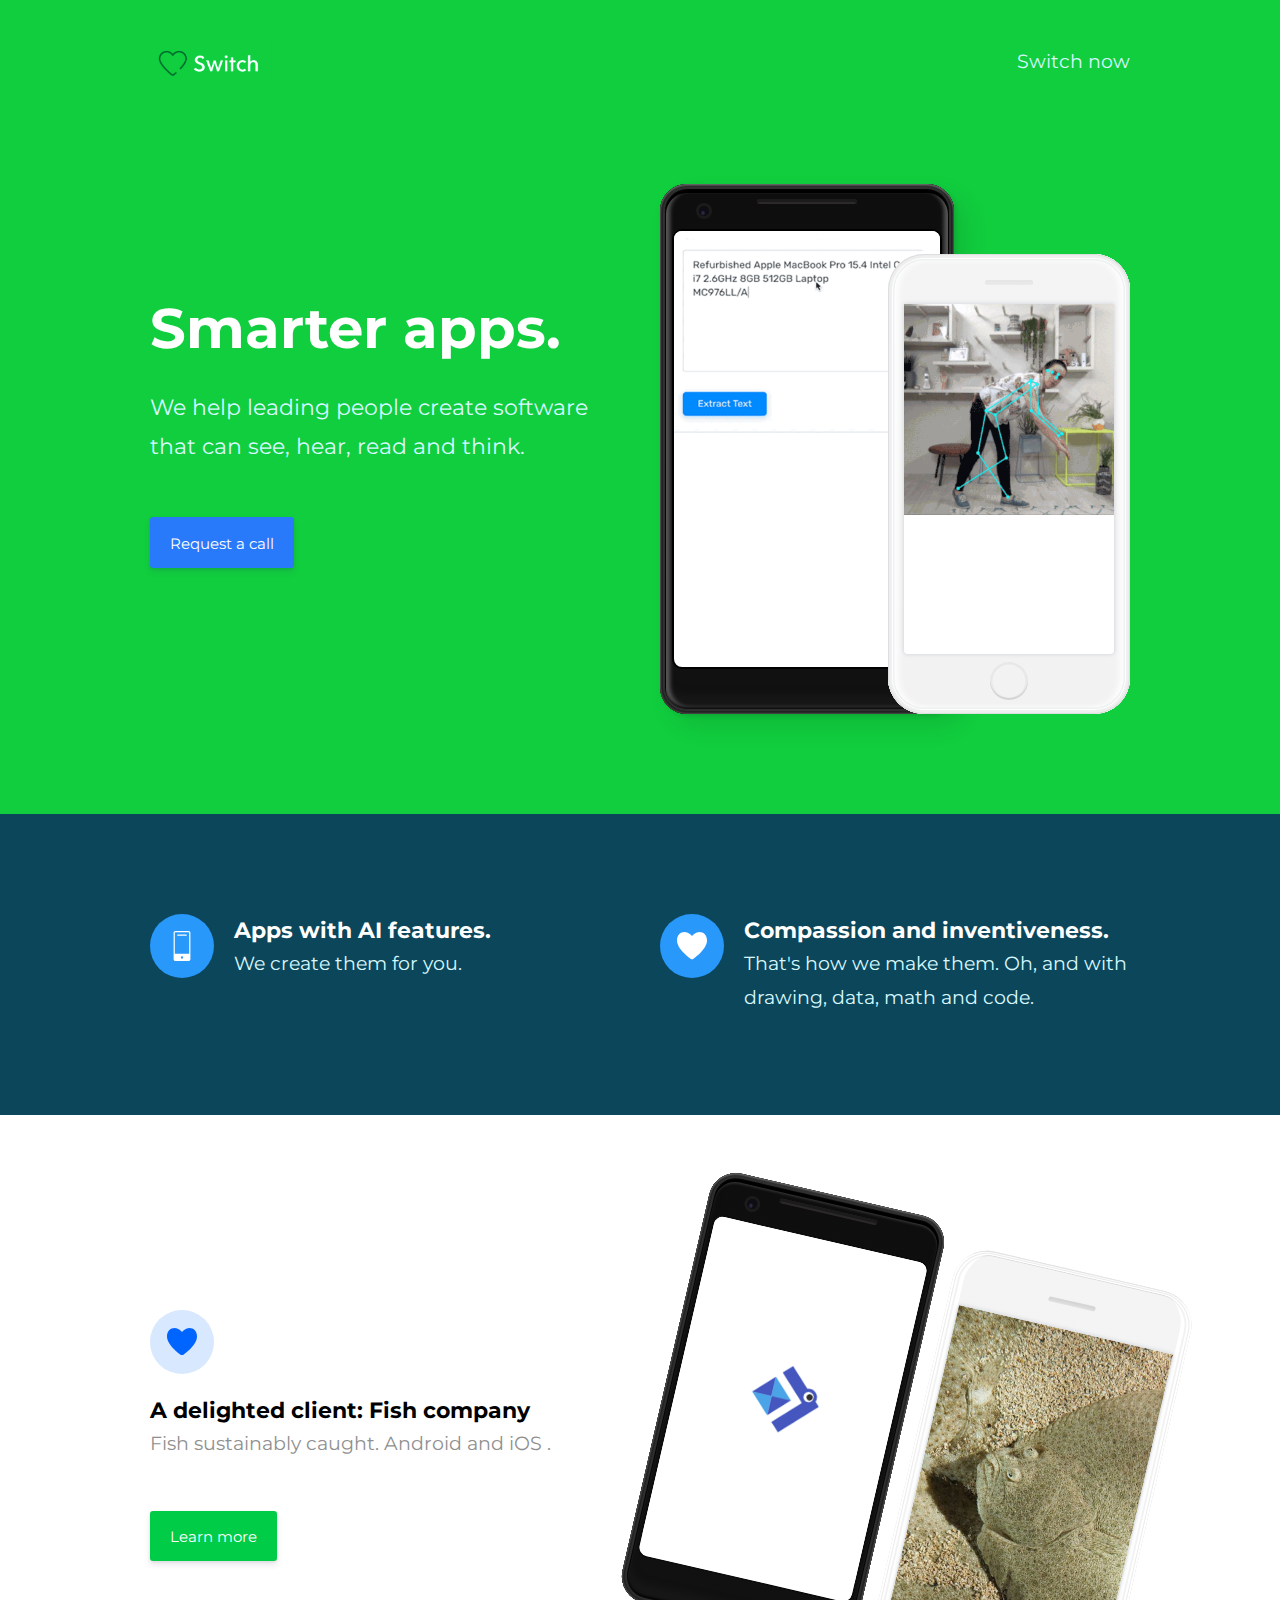
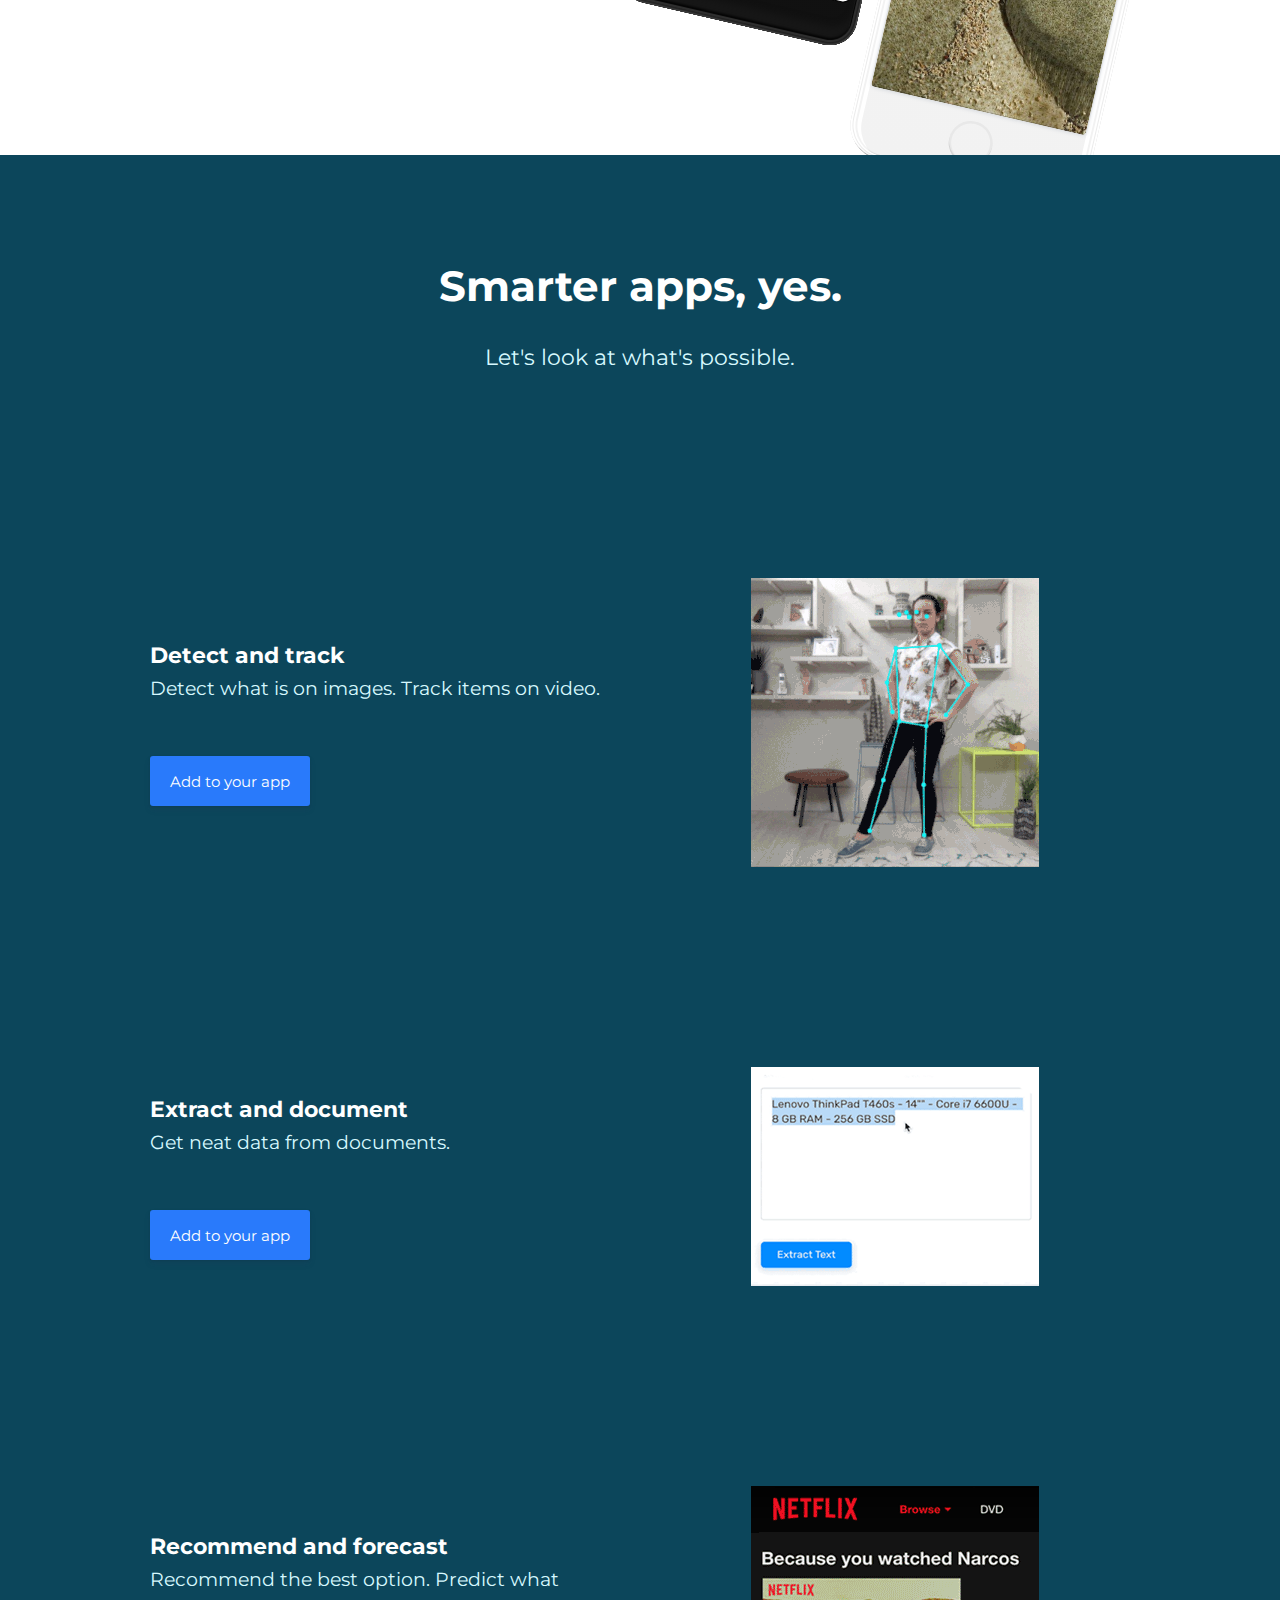
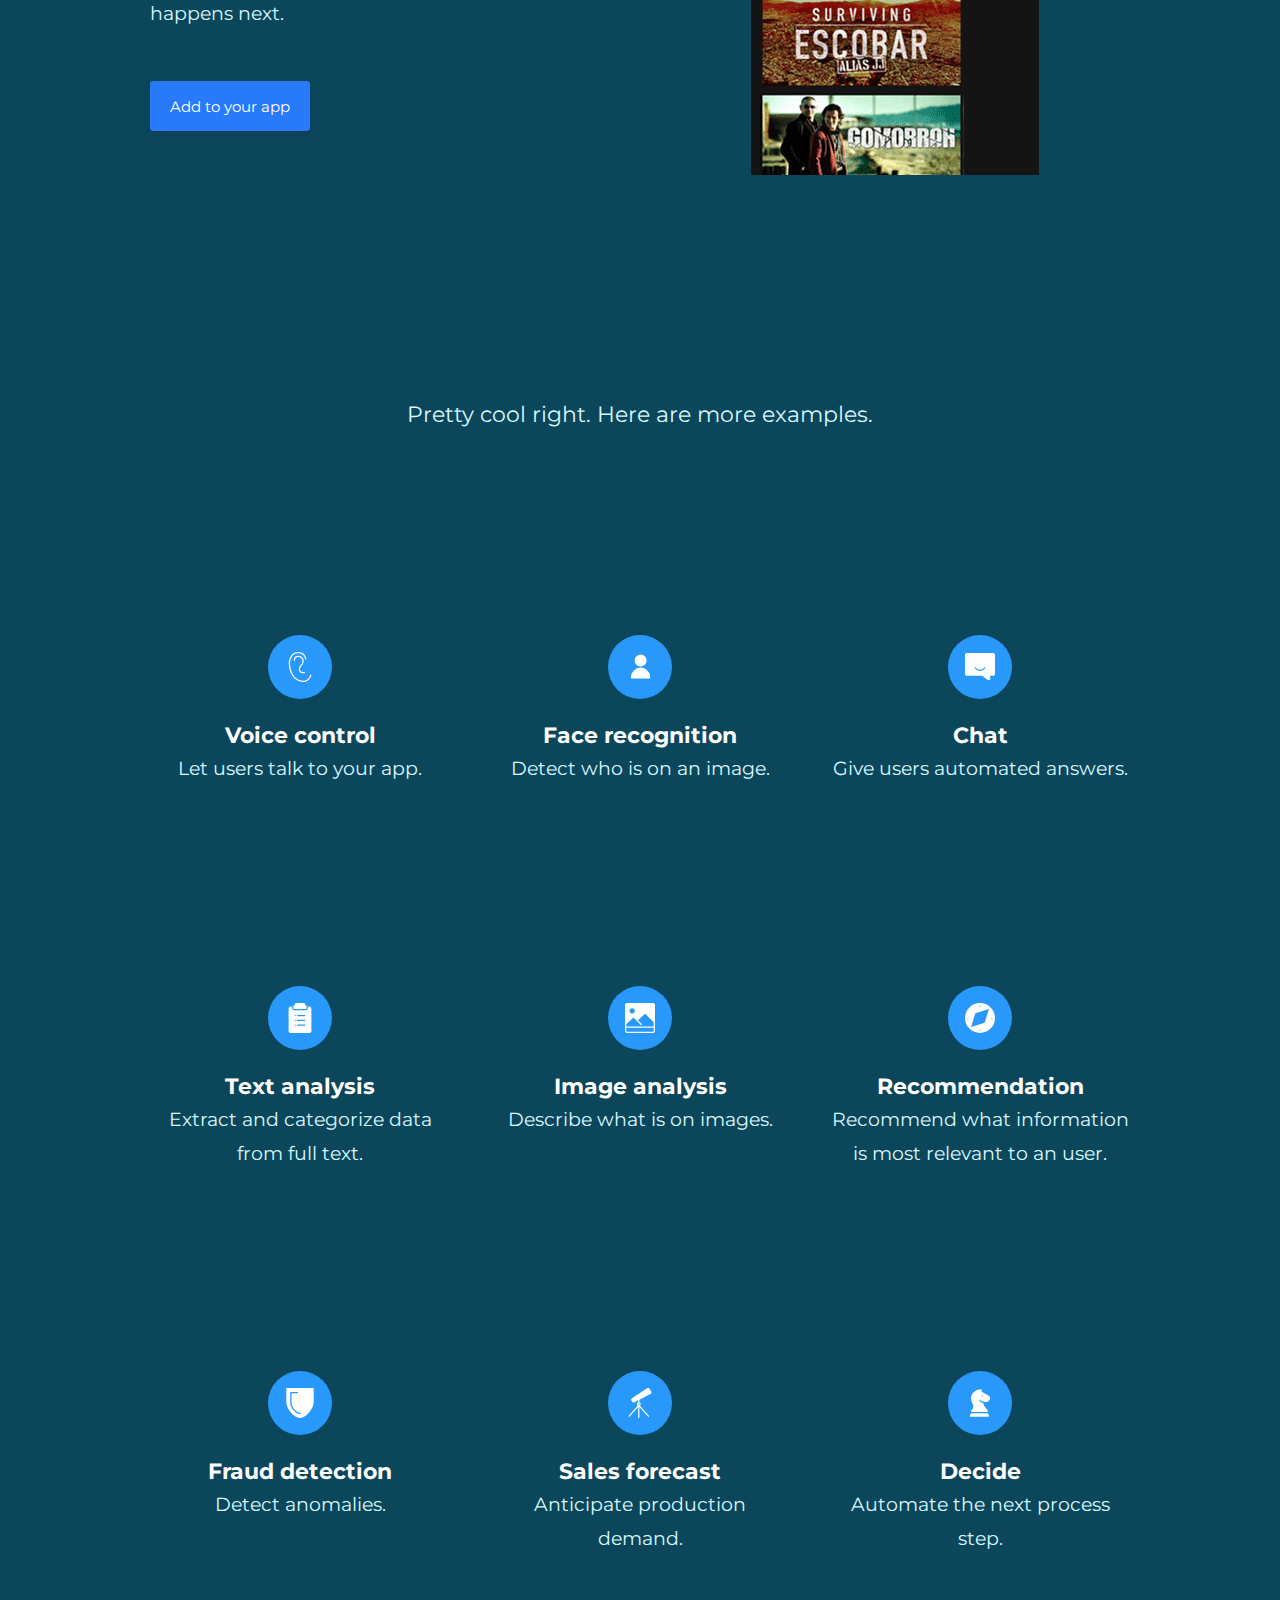
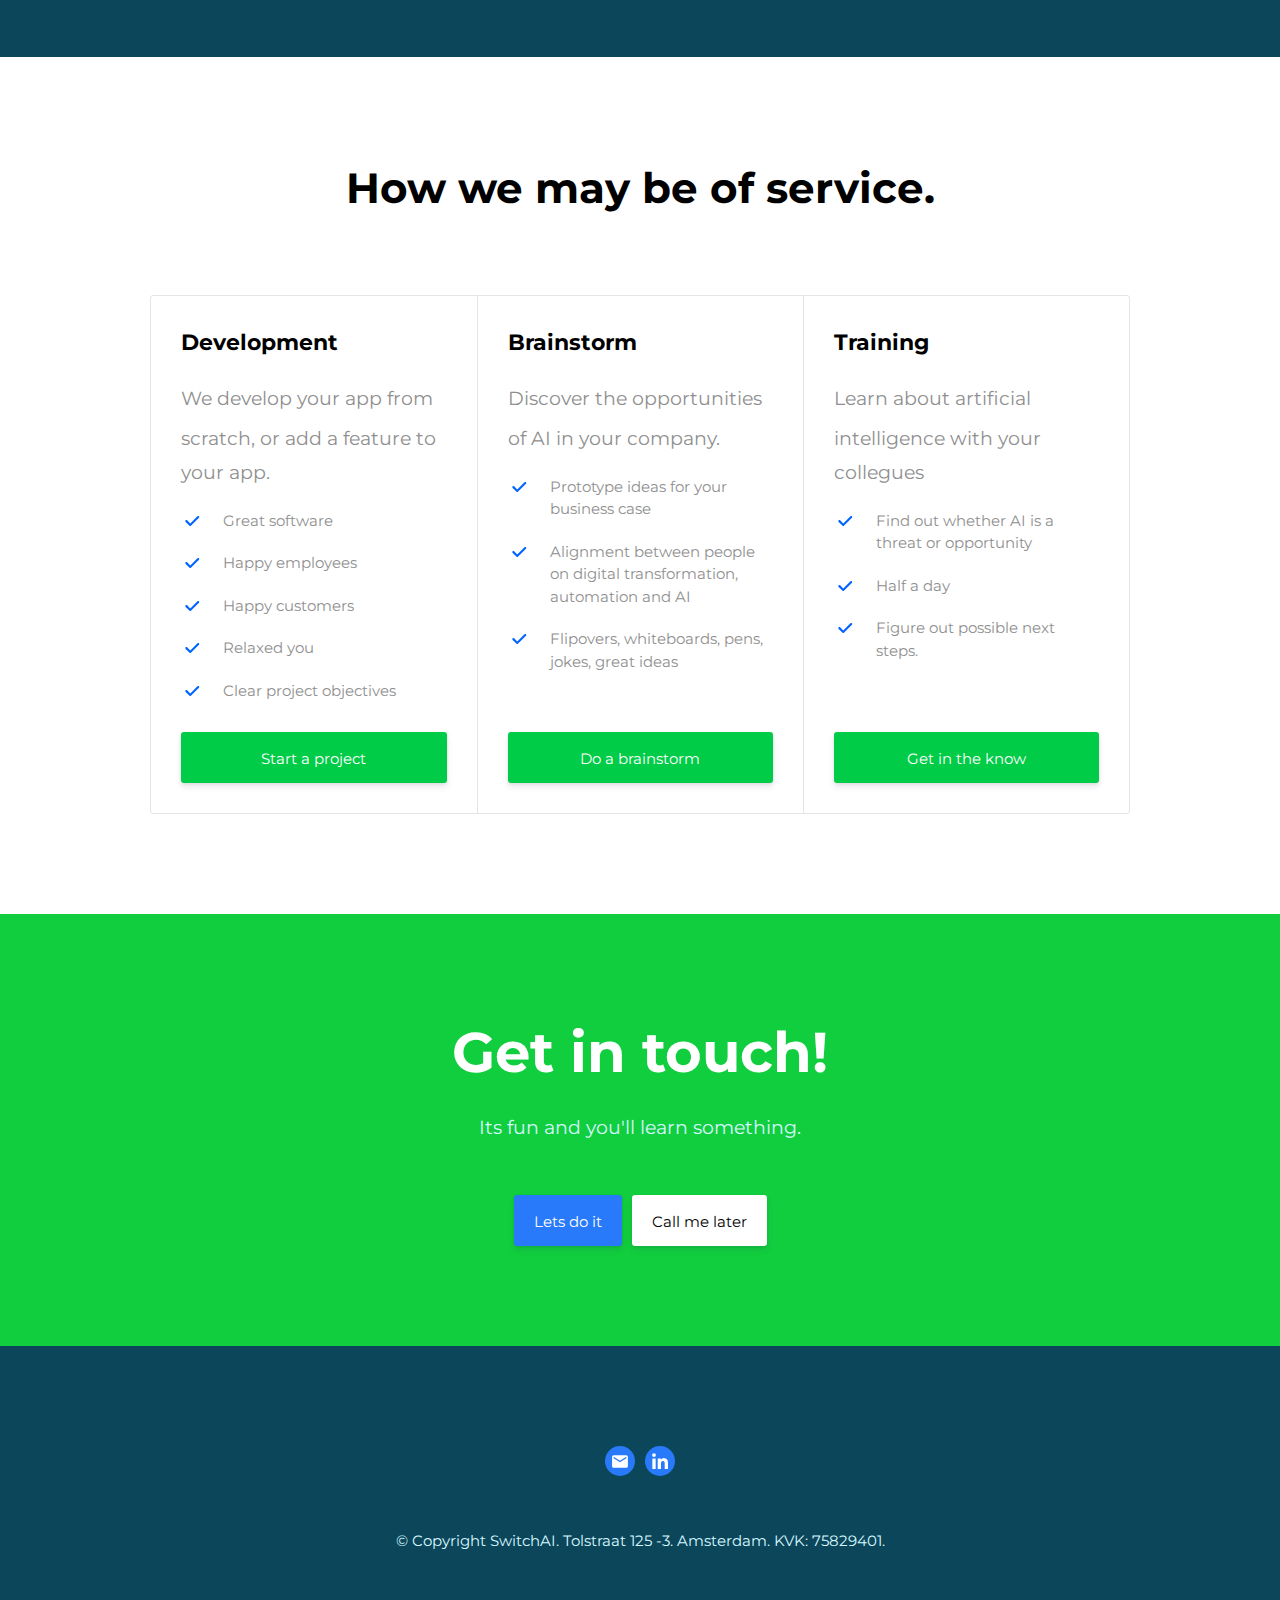
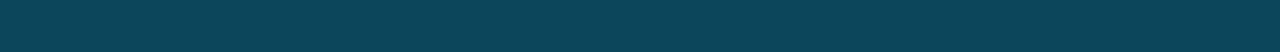
==== index.html @ 9121090c "metatags update. also put a link to the chatbots page on the frontpage" ====
<!DOCTYPE html>
<html>

  <!-- Added by HTTrack --><meta http-equiv="content-type" content="text/html;charset=utf-8" /><!-- /Added by HTTrack -->
<head>
    <title>Switch - We create apps with artificial intelligence (AI) features.</title>
    <meta charSet="utf-8">
    <meta name="viewport" content="width=device-width,initial-scale=1">
    <meta name="description" content="We help you automate the things you to for those you serve. Based in Amsterdam.">
    <meta property="og:image" content="images/5d76b458-1bdd-4ccc-b510-aa0f96681c24.png">
    <link rel="shortcut icon" href="images/65c0ea7b-2891-42a3-a488-3ce23741f29b.1.delayed" />
    <link href="https://fonts.googleapis.com/css?family=Montserrat:400,700" rel="stylesheet">

    <script>
      (function(i, s, o, g, r, a, m)
      {
        i['GoogleAnalyticsObject'] = r;
        i[r] = i[r] || function()
        {
          (i[r].q = i[r].q || []).push(arguments)
        }, i[r].l = 1 * new Date();
        a = s.createElement(o),
          m = s.getElementsByTagName(o)[0];
        a.async = 1;
        a.src = g;
        m.parentNode.insertBefore(a, m)
      })(window, document, 'script', 'https://www.google-analytics.com/analytics.js', 'ga');
      ga('create', 'UA-145627504-1', 'auto');
      ga('send', 'pageview');
    </script>

    <link rel="stylesheet" href="images/alltemplates.min.css">
    <style>
      .custom-color-c104c951-98cb-9206-eeba-70f5e34a25a7 .accent-bg {
        background-color: #297AFB
      }

      .custom-color-c104c951-98cb-9206-eeba-70f5e34a25a7 {
        background-color: #11ce3e
      }

      .custom-color-c104c951-98cb-9206-eeba-70f5e34a25a7 .primary-color {
        color: #FFFFFF
      }

      .custom-color-c104c951-98cb-9206-eeba-70f5e34a25a7 .secondary-bg {
        background-color: #2898FB
      }

      .custom-color-c104c951-98cb-9206-eeba-70f5e34a25a7 .secondary-color {
        color: #D7F9FF
      }

      .custom-color-c104c951-98cb-9206-eeba-70f5e34a25a7 .svg-fill {
        fill: #FFFFFF
      }

      .custom-color-cc3a15c6-ba6f-f1f1-2387-6c66f0b5119d .accent-bg {
        background-color: #297AFB
      }

      .custom-color-cc3a15c6-ba6f-f1f1-2387-6c66f0b5119d {
        background-color: #0C465B
      }

      .custom-color-cc3a15c6-ba6f-f1f1-2387-6c66f0b5119d .primary-color {
        color: #FFFFFF
      }

      .custom-color-cc3a15c6-ba6f-f1f1-2387-6c66f0b5119d .secondary-bg {
        background-color: #2898FB
      }

      .custom-color-cc3a15c6-ba6f-f1f1-2387-6c66f0b5119d .secondary-color {
        color: #D7F9FF
      }

      .custom-color-cc3a15c6-ba6f-f1f1-2387-6c66f0b5119d .svg-fill {
        fill: #FFFFFF
      }

      .custom-color-cc3a15c6-ba6f-f1f1-2387-6c66f0b5119d .accent-bg {
        background-color: #297AFB
      }

      .custom-color-cc3a15c6-ba6f-f1f1-2387-6c66f0b5119d {
        background-color: #0C465B
      }

      .custom-color-cc3a15c6-ba6f-f1f1-2387-6c66f0b5119d .primary-color {
        color: #FFFFFF
      }

      .custom-color-cc3a15c6-ba6f-f1f1-2387-6c66f0b5119d .secondary-bg {
        background-color: #2898FB
      }

      .custom-color-cc3a15c6-ba6f-f1f1-2387-6c66f0b5119d .secondary-color {
        color: #D7F9FF
      }

      .custom-color-cc3a15c6-ba6f-f1f1-2387-6c66f0b5119d .svg-fill {
        fill: #FFFFFF
      }

      .custom-color-cc3a15c6-ba6f-f1f1-2387-6c66f0b5119d .accent-bg {
        background-color: #297AFB
      }

      .custom-color-cc3a15c6-ba6f-f1f1-2387-6c66f0b5119d {
        background-color: #0C465B
      }

      .custom-color-cc3a15c6-ba6f-f1f1-2387-6c66f0b5119d .primary-color {
        color: #FFFFFF
      }

      .custom-color-cc3a15c6-ba6f-f1f1-2387-6c66f0b5119d .secondary-bg {
        background-color: #2898FB
      }

      .custom-color-cc3a15c6-ba6f-f1f1-2387-6c66f0b5119d .secondary-color {
        color: #D7F9FF
      }

      .custom-color-cc3a15c6-ba6f-f1f1-2387-6c66f0b5119d .svg-fill {
        fill: #FFFFFF
      }

      .custom-color-cc3a15c6-ba6f-f1f1-2387-6c66f0b5119d .accent-bg {
        background-color: #297AFB
      }

      .custom-color-cc3a15c6-ba6f-f1f1-2387-6c66f0b5119d {
        background-color: #0C465B
      }

      .custom-color-cc3a15c6-ba6f-f1f1-2387-6c66f0b5119d .primary-color {
        color: #FFFFFF
      }

      .custom-color-cc3a15c6-ba6f-f1f1-2387-6c66f0b5119d .secondary-bg {
        background-color: #2898FB
      }

      .custom-color-cc3a15c6-ba6f-f1f1-2387-6c66f0b5119d .secondary-color {
        color: #D7F9FF
      }

      .custom-color-cc3a15c6-ba6f-f1f1-2387-6c66f0b5119d .svg-fill {
        fill: #FFFFFF
      }

      .custom-color-cc3a15c6-ba6f-f1f1-2387-6c66f0b5119d .accent-bg {
        background-color: #297AFB
      }

      .custom-color-cc3a15c6-ba6f-f1f1-2387-6c66f0b5119d {
        background-color: #0C465B
      }

      .custom-color-cc3a15c6-ba6f-f1f1-2387-6c66f0b5119d .primary-color {
        color: #FFFFFF
      }

      .custom-color-cc3a15c6-ba6f-f1f1-2387-6c66f0b5119d .secondary-bg {
        background-color: #2898FB
      }

      .custom-color-cc3a15c6-ba6f-f1f1-2387-6c66f0b5119d .secondary-color {
        color: #D7F9FF
      }

      .custom-color-cc3a15c6-ba6f-f1f1-2387-6c66f0b5119d .svg-fill {
        fill: #FFFFFF
      }

      .custom-color-cc3a15c6-ba6f-f1f1-2387-6c66f0b5119d .accent-bg {
        background-color: #297AFB
      }

      .custom-color-cc3a15c6-ba6f-f1f1-2387-6c66f0b5119d {
        background-color: #0C465B
      }

      .custom-color-cc3a15c6-ba6f-f1f1-2387-6c66f0b5119d .primary-color {
        color: #FFFFFF
      }

      .custom-color-cc3a15c6-ba6f-f1f1-2387-6c66f0b5119d .secondary-bg {
        background-color: #2898FB
      }

      .custom-color-cc3a15c6-ba6f-f1f1-2387-6c66f0b5119d .secondary-color {
        color: #D7F9FF
      }

      .custom-color-cc3a15c6-ba6f-f1f1-2387-6c66f0b5119d .svg-fill {
        fill: #FFFFFF
      }

      .custom-color-cc3a15c6-ba6f-f1f1-2387-6c66f0b5119d .accent-bg {
        background-color: #297AFB
      }

      .custom-color-cc3a15c6-ba6f-f1f1-2387-6c66f0b5119d {
        background-color: #0C465B
      }

      .custom-color-cc3a15c6-ba6f-f1f1-2387-6c66f0b5119d .primary-color {
        color: #FFFFFF
      }

      .custom-color-cc3a15c6-ba6f-f1f1-2387-6c66f0b5119d .secondary-bg {
        background-color: #2898FB
      }

      .custom-color-cc3a15c6-ba6f-f1f1-2387-6c66f0b5119d .secondary-color {
        color: #D7F9FF
      }

      .custom-color-cc3a15c6-ba6f-f1f1-2387-6c66f0b5119d .svg-fill {
        fill: #FFFFFF
      }

      .custom-color-cc3a15c6-ba6f-f1f1-2387-6c66f0b5119d .accent-bg {
        background-color: #297AFB
      }

      .custom-color-cc3a15c6-ba6f-f1f1-2387-6c66f0b5119d {
        background-color: #0C465B
      }

      .custom-color-cc3a15c6-ba6f-f1f1-2387-6c66f0b5119d .primary-color {
        color: #FFFFFF
      }

      .custom-color-cc3a15c6-ba6f-f1f1-2387-6c66f0b5119d .secondary-bg {
        background-color: #2898FB
      }

      .custom-color-cc3a15c6-ba6f-f1f1-2387-6c66f0b5119d .secondary-color {
        color: #D7F9FF
      }

      .custom-color-cc3a15c6-ba6f-f1f1-2387-6c66f0b5119d .svg-fill {
        fill: #FFFFFF
      }

      .custom-color-cc3a15c6-ba6f-f1f1-2387-6c66f0b5119d .accent-bg {
        background-color: #297AFB
      }

      .custom-color-cc3a15c6-ba6f-f1f1-2387-6c66f0b5119d {
        background-color: #0C465B
      }

      .custom-color-cc3a15c6-ba6f-f1f1-2387-6c66f0b5119d .primary-color {
        color: #FFFFFF
      }

      .custom-color-cc3a15c6-ba6f-f1f1-2387-6c66f0b5119d .secondary-bg {
        background-color: #2898FB
      }

      .custom-color-cc3a15c6-ba6f-f1f1-2387-6c66f0b5119d .secondary-color {
        color: #D7F9FF
      }

      .custom-color-cc3a15c6-ba6f-f1f1-2387-6c66f0b5119d .svg-fill {
        fill: #FFFFFF
      }

      .custom-color-c104c951-98cb-9206-eeba-70f5e34a25a7 .accent-bg {
        background-color: #297AFB
      }

      .custom-color-c104c951-98cb-9206-eeba-70f5e34a25a7 {
        background-color: #11ce3e
      }

      .custom-color-c104c951-98cb-9206-eeba-70f5e34a25a7 .primary-color {
        color: #FFFFFF
      }

      .custom-color-c104c951-98cb-9206-eeba-70f5e34a25a7 .secondary-bg {
        background-color: #2898FB
      }

      .custom-color-c104c951-98cb-9206-eeba-70f5e34a25a7 .secondary-color {
        color: #D7F9FF
      }

      .custom-color-c104c951-98cb-9206-eeba-70f5e34a25a7 .svg-fill {
        fill: #FFFFFF
      }

      .custom-color-cc3a15c6-ba6f-f1f1-2387-6c66f0b5119d .accent-bg {
        background-color: #297AFB
      }

      .custom-color-cc3a15c6-ba6f-f1f1-2387-6c66f0b5119d {
        background-color: #0C465B
      }

      .custom-color-cc3a15c6-ba6f-f1f1-2387-6c66f0b5119d .primary-color {
        color: #FFFFFF
      }

      .custom-color-cc3a15c6-ba6f-f1f1-2387-6c66f0b5119d .secondary-bg {
        background-color: #2898FB
      }

      .custom-color-cc3a15c6-ba6f-f1f1-2387-6c66f0b5119d .secondary-color {
        color: #D7F9FF
      }

      .custom-color-cc3a15c6-ba6f-f1f1-2387-6c66f0b5119d .svg-fill {
        fill: #FFFFFF
      }
    </style>
  </head>

  <body class="font-friendly">
    <div class="custom-color-c104c951-98cb-9206-eeba-70f5e34a25a7">
      <!---->
      <header class="header">
        <div class="container-lrg">
          <div class="flex col-12 spread"><a class="logo launchaco-builder-hoverable logo"><img src="images/93ba58aa-fed8-42bc-838e-b2e4e06fd97d.png" alt="Switch AICompany Logo"></a> <a href="http://eepurl.com/gFDGAD" class="nav-link secondary-color mr0">Switch now</a></div>
        </div>
      </header>
      <section class="section">
        <div class="container-lrg flex">
          <div class="col-6 flex flex-column center-vertical mobile-text-center mb40">
            <h1 class="heading-lrg primary-color launchaco-builder-hoverable">Smarter apps.</h1>
            <h2 class="subheading secondary-color mt20 launchaco-builder-hoverable">We help leading people create software that can see, hear, read and think.</h2>
            <div class="mt40"><a href="https://switchai.us20.list-manage.com/subscribe/post?u=20bcc6526bc06248a71964176&amp;amp;id=184f7cedc3" target="_blank" class="button mobile-text-center mt10 launchaco-builder-hoverable mobile-text-center accent-bg button__white"> <span> Request a call </span></a></div>
          </div>
          <div class="col-6 flex center-vertical">
            <div class="iphoneandroid noshrink launchaco-builder-hoverable">
              <div class="iphoneandroid-android">
                <div class="mask"><img src="images/604754e7-56c9-4194-b0fb-e7248594eb75.gif" alt="Screenshot of Android App" class="mask-img"></div>
              </div>
              <div class="iphoneandroid-iphone">
                <div class="mask"><img src="images/00ddf748-accd-465e-bab5-0218eb5d749f.gif" alt="Screenshot of iPhone App" class="mask-img"></div>
              </div>
            </div>
          </div>
        </div>
      </section>
    </div>
    <section id="feature-1" class="section custom-color-cc3a15c6-ba6f-f1f1-2387-6c66f0b5119d" sitemeta="[object Object]" activepage="Landing">
      <div class="container-lrg flex">
        <div class="col-6 flex mobile-flex-wrap mobile-text-center"><i class="icon secondary-bg mr20 mobile-center-icon launchaco-builder-hoverable"><svg class="svg-fill" viewBox="0 0 14 25" xmlns="http://www.w3.org/2000/svg">
          <path d="M11 3.5a.5.5 0 0 1-.5.5h-7a.5.5 0 0 1 0-1h7a.5.5 0 0 1 .5.5zm3-2v22c0 .828-.672 1.5-1.5 1.5h-11C.672 25 0 24.328 0 23.5v-22C0 .672.672 0 1.5 0h11c.828 0 1.5.672 1.5 1.5zM8 22a1 1 0 1 0-2 0 1 1 0 0 0 2 0zm5-20.5a.5.5 0 0 0-.5-.5h-11a.5.5 0 0 0-.5.5V19h12V1.5z"></path>
        </svg></i>
        <div>
            <h3 class="bold primary-color launchaco-builder-hoverable">Apps with AI features.</h3>
            <p class="paragraph secondary-color launchaco-builder-hoverable">We create them for you.</p>
          </div>
        </div>
        <div class="col-6 flex mobile-flex-wrap mobile-text-center"><i class="icon secondary-bg mr20 mobile-center-icon launchaco-builder-hoverable"><svg class="svg-fill" viewBox="0 0 25 23" xmlns="http://www.w3.org/2000/svg">
          <path d="M25 7c0 7.523-11.446 15.34-11.933 15.675l-.57.325-.568-.395C11.442 22.265 0 14.437 0 7c0-4.187 2.612-7 6.5-7 2.725 0 4.884 2.025 6.005 3.349C13.633 2.027 15.803 0 18.5 0 22.388 0 25 2.813 25 7z"></path>
            </svg></i>
            <div>
            <h3 class="bold primary-color launchaco-builder-hoverable">Compassion and inventiveness.</h3>
            <p class="paragraph secondary-color launchaco-builder-hoverable">That's how we make them. Oh, and with drawing, data, math and code.</p>
          </div>
        </div>
      </div>
      <!---->
    </section>
    <section id="feature-2" class="section blue-white" sitemeta="[object Object]" activepage="Landing">
      <div class="container-lrg flex">
        <div class="flex col-6 flex-column mobile-text-center center-vertical"><i class="icon mobile-center-icon secondary-bg launchaco-builder-hoverable"><svg class="svg-fill" viewBox="0 0 25 23" xmlns="http://www.w3.org/2000/svg">
          <path d="M25 7c0 7.523-11.446 15.34-11.933 15.675l-.57.325-.568-.395C11.442 22.265 0 14.437 0 7c0-4.187 2.612-7 6.5-7 2.725 0 4.884 2.025 6.005 3.349C13.633 2.027 15.803 0 18.5 0 22.388 0 25 2.813 25 7z"></path>
        </svg></i>
        <h3 class="bold primary-color launchaco-builder-hoverable">A delighted client: Fish company</h3>
        <p class="paragraph secondary-color launchaco-builder-hoverable">Fish sustainably caught. Android and iOS . </p>
        <div class="mt40"><a href="https://switchai.us20.list-manage.com/subscribe/post?u=20bcc6526bc06248a71964176&amp;amp;id=184f7cedc3" target="_blank" class="button mobile-text-center mt10 launchaco-builder-hoverable mobile-text-center accent-bg button__white"> <span> Learn more </span></a></div>
      </div>
      <div class="col-6 flex center-vertical">
        <div class="iphoneandroid2 noshrink launchaco-builder-hoverable">
          <div class="iphoneandroid2-android">
            <div class="mask"><img src="images/f7d8e707-9f2a-48a8-b7c2-9a6b64fe3b46.png" alt="Screenshot of iPhone App" class="mask-img"></div>
          </div>
          <div class="iphoneandroid2-iphone">
            <div class="mask"><img src="images/9a6479a3-a3bd-423b-8465-4c7da8503daa.jpg" alt="Screenshot of Android App" class="mask-img"></div>
          </div>
        </div>
      </div>
    </div>
  </section>
  <section id="feature-3" class="section custom-color-cc3a15c6-ba6f-f1f1-2387-6c66f0b5119d" sitemeta="[object Object]" activepage="Landing">
    <div class="container">
        <div class="col-12 text-center flex flex-column center-horizontal">
          <!---->
          <h3 class="heading primary-color launchaco-builder-hoverable">Smarter apps, yes.</h3>
          <p class="subheading secondary-color mt20 launchaco-builder-hoverable">Let's look at what's possible.</p>
        </div>
      </div>
      <!---->
    </section>
    <section id="feature-4" class="section custom-color-cc3a15c6-ba6f-f1f1-2387-6c66f0b5119d" sitemeta="[object Object]" activepage="Landing">
      <div class="container-lrg flex">
        <div class="flex col-6 flex-column mobile-text-center center-vertical">
          <!---->
          <h3 class="bold primary-color launchaco-builder-hoverable">Detect and track</h3>
          <p class="paragraph secondary-color launchaco-builder-hoverable">Detect what is on images. Track items on video.</p>
          <div class="mt40"><a href="https://switchai.us20.list-manage.com/subscribe/post?u=20bcc6526bc06248a71964176&amp;amp;id=184f7cedc3" target="_blank" class="button mobile-text-center mt10 launchaco-builder-hoverable mobile-text-center accent-bg button__white"> <span> Add to your app </span></a></div>
        </div>
        <div class="col-6 flex center-horizontal center-vertical">
          <div class="launchaco-builder-hoverable">
            <div class=""><img src="images/5fa756c4-4ae0-402d-839a-02ac814ea223.gif" alt="Screenshot of small App" class="custom-img"></div>
          </div>
        </div>
      </div>
    </section>
    <section id="feature-5" class="section custom-color-cc3a15c6-ba6f-f1f1-2387-6c66f0b5119d" sitemeta="[object Object]" activepage="Landing">
      <div class="container-lrg flex">
        <div class="flex col-6 flex-column mobile-text-center center-vertical">
          <!---->
          <h3 class="bold primary-color launchaco-builder-hoverable">Extract and document</h3>
          <p class="paragraph secondary-color launchaco-builder-hoverable">Get neat data from documents.</p>
          <div class="mt40"><a href="https://switchai.us20.list-manage.com/subscribe/post?u=20bcc6526bc06248a71964176&amp;amp;id=184f7cedc3" target="_blank" class="button mobile-text-center mt10 launchaco-builder-hoverable mobile-text-center accent-bg button__white"> <span> Add to your app </span></a></div>
        </div>
        <div class="col-6 flex center-horizontal center-vertical">
          <div class="launchaco-builder-hoverable">
            <div class=""><img src="images/26e6204e-d838-45c9-8124-5fb79759bba9.gif" alt="Screenshot of small App" class="custom-img"></div>
          </div>
        </div>
      </div>
    </section>
    <section id="feature-6" class="section custom-color-cc3a15c6-ba6f-f1f1-2387-6c66f0b5119d" sitemeta="[object Object]" activepage="Landing">
      <div class="container-lrg flex">
        <div class="flex col-6 flex-column mobile-text-center center-vertical">
          <!---->
          <h3 class="bold primary-color launchaco-builder-hoverable">Recommend and forecast</h3>
          <p class="paragraph secondary-color launchaco-builder-hoverable">Recommend the best option. Predict what happens next. </p>
          <div class="mt40"><a href="https://switchai.us20.list-manage.com/subscribe/post?u=20bcc6526bc06248a71964176&amp;amp;id=184f7cedc3" target="_blank" class="button mobile-text-center mt10 launchaco-builder-hoverable mobile-text-center accent-bg button__white"> <span> Add to your app </span></a></div>
        </div>
        <div class="col-6 flex center-horizontal center-vertical">
          <div class="launchaco-builder-hoverable">
            <div class=""><img src="images/212204c2-615b-41b2-a752-75bcfdab90b2.gif" alt="Screenshot of small App" class="custom-img"></div>
          </div>
        </div>
      </div>
    </section>
    <section id="feature-7" class="section custom-color-cc3a15c6-ba6f-f1f1-2387-6c66f0b5119d" sitemeta="[object Object]" activepage="Landing">
      <div class="container">
        <div class="col-12 text-center flex flex-column center-horizontal">
          <!---->
          <h3 class="heading primary-color launchaco-builder-hoverable"></h3>
          <p class="subheading secondary-color mt20 launchaco-builder-hoverable">Pretty cool right. Here are more examples.</p>
        </div>
      </div>
      <!---->
    </section>
    <section id="feature-8" class="section custom-color-cc3a15c6-ba6f-f1f1-2387-6c66f0b5119d" sitemeta="[object Object]" activepage="Landing">
      <div class="container-lrg flex">
        <div class="col-4 text-center flex flex-column center-horizontal"><i class="icon mobile-center-icon secondary-bg launchaco-builder-hoverable"><svg class="svg-fill" viewBox="0 0 18 24" xmlns="http://www.w3.org/2000/svg">
              <path d="M18 18.5c0 2.424-3.06 5.5-6.5 5.5C4.302 24 0 16.373 0 9c0-4.424 2.805-9 7.5-9C12.093 0 14 3.582 14 5.5a.5.5 0 1 1-1 0C13 3.93 11.387 1 7.5 1 3.431 1 1 5.067 1 9c0 5.813 3.258 14 10.5 14 2.833 0 5.5-2.535 5.5-4.5a.5.5 0 1 1 1 0zm-10-5c0 1.307.585 3.5 4.5 3.5a.5.5 0 1 0 0-1C9 16 9 14.118 9 13.5a4.55 4.55 0 0 1 1.317-2.487A5.856 5.856 0 0 0 12 7.5 4.175 4.175 0 0 0 7.5 3 3.55 3.55 0 0 0 4 6.5a.5.5 0 0 0 1 0A2.542 2.542 0 0 1 7.5 4 3.186 3.186 0 0 1 11 7.5a4.98 4.98 0 0 1-1.465 2.89A5.277 5.277 0 0 0 8 13.5z"></path>
            </svg></i>
          <h3 class="bold primary-color launchaco-builder-hoverable">Voice control</h3>
          <p class="paragraph secondary-color launchaco-builder-hoverable">Let users talk to your app.</p>
        </div>
        <div class="col-4 text-center flex flex-column center-horizontal"><i class="icon mobile-center-icon secondary-bg launchaco-builder-hoverable"><svg class="svg-fill" xmlns="http://www.w3.org/2000/svg" viewBox="0 0 25 25">
              <path d="M8 7a5 5 0 1 1 5 5 5.006 5.006 0 0 1-5-5zm5 6a8 8 0 0 0-8 8v.5a.5.5 0 0 0 .5.5h15a.5.5 0 0 0 .5-.5V21a8 8 0 0 0-8-8z"></path>
            </svg></i>
          <h3 class="bold primary-color launchaco-builder-hoverable">Face recognition</h3>
          <p class="paragraph secondary-color launchaco-builder-hoverable">Detect who is on an image.</p>
        </div>
        <div class="col-4 text-center flex flex-column center-horizontal"><i class="icon mobile-center-icon secondary-bg launchaco-builder-hoverable"><svg class="svg-fill" viewBox="0 0 25 23" xmlns="http://www.w3.org/2000/svg">
              <path d="M23.5 0h-22C.672 0 0 .672 0 1.5v16c0 .828.672 1.5 1.5 1.5h12.663c.11 0 .218.037.306.104l4.926 3.69A1 1 0 0 0 21 22V19h2.5c.828 0 1.5-.672 1.5-1.5v-16c0-.828-.672-1.5-1.5-1.5zm-6.586 12.781a5.5 5.5 0 0 1-8.828 0 .5.5 0 1 1 .828-.562 4.501 4.501 0 0 0 7.173-.002.5.5 0 0 1 .827.564z"></path>
            </svg></i>
          <a href="https://www.switchai.nl/chatbots/"><h3 class="bold primary-color launchaco-builder-hoverable">Chat</h3></a>
          <p class="paragraph secondary-color launchaco-builder-hoverable">Give users automated answers.</p>
        </div>
      </div>
      <!---->
    </section>
    <section id="feature-9" class="section custom-color-cc3a15c6-ba6f-f1f1-2387-6c66f0b5119d" sitemeta="[object Object]" activepage="Landing">
      <div class="container-lrg flex">
        <div class="col-4 text-center flex flex-column center-horizontal"><i class="icon mobile-center-icon secondary-bg launchaco-builder-hoverable"><svg class="svg-fill" viewBox="0 0 19 25" xmlns="http://www.w3.org/2000/svg">
              <path d="M4 4.5v-2a.5.5 0 0 1 .5-.5H5v-.5A1.5 1.5 0 0 1 6.5 0h6A1.5 1.5 0 0 1 14 1.5V2h.5a.5.5 0 0 1 .5.5v2a.5.5 0 0 1-.5.5h-10a.5.5 0 0 1-.5-.5zm15 0v19a1.5 1.5 0 0 1-1.5 1.5h-16A1.5 1.5 0 0 1 0 23.5v-19A1.5 1.5 0 0 1 1.5 3h1.592c-.06.16-.09.33-.092.5v1A1.5 1.5 0 0 0 4.5 6h10A1.5 1.5 0 0 0 16 4.5v-1a1.479 1.479 0 0 0-.092-.5H17.5A1.5 1.5 0 0 1 19 4.5zm-13 14a.5.5 0 1 0-1 0 .5.5 0 0 0 1 0zm0-4a.5.5 0 1 0-1 0 .5.5 0 0 0 1 0zm0-4a.5.5 0 1 0-1 0 .5.5 0 0 0 1 0zm8 8a.5.5 0 0 0-.5-.5h-6a.5.5 0 1 0 0 1h6a.5.5 0 0 0 .5-.5zm0-4a.5.5 0 0 0-.5-.5h-6a.5.5 0 1 0 0 1h6a.5.5 0 0 0 .5-.5zm0-4a.5.5 0 0 0-.5-.5h-6a.5.5 0 1 0 0 1h6a.5.5 0 0 0 .5-.5z"></path>
            </svg></i>
          <h3 class="bold primary-color launchaco-builder-hoverable">Text analysis</h3>
          <p class="paragraph secondary-color launchaco-builder-hoverable">Extract and categorize data from full text.</p>
        </div>
        <div class="col-4 text-center flex flex-column center-horizontal"><i class="icon mobile-center-icon secondary-bg launchaco-builder-hoverable"><svg class="svg-fill" viewBox="0 0 23 23" xmlns="http://www.w3.org/2000/svg">
              <path d="M21.5 0h-20A1.5 1.5 0 0 0 0 1.5v20A1.5 1.5 0 0 0 1.5 23h20a1.5 1.5 0 0 0 1.5-1.5v-20A1.5 1.5 0 0 0 21.5 0zm-16 4a2 2 0 1 1 0 4 2 2 0 0 1 0-4zM22 21.5a.5.5 0 0 1-.5.5h-20a.5.5 0 0 1-.5-.5V19h21v2.5zm0-3.5H1v-1.78l5.485-5.028 5.661 5.661a.5.5 0 0 0 .707-.707l-2.891-2.891 5.523-5.063L22 14.707V18z"></path>
            </svg></i>
          <h3 class="bold primary-color launchaco-builder-hoverable">Image analysis</h3>
          <p class="paragraph secondary-color launchaco-builder-hoverable">Describe what is on images.</p>
        </div>
        <div class="col-4 text-center flex flex-column center-horizontal"><i class="icon mobile-center-icon secondary-bg launchaco-builder-hoverable"><svg class="svg-fill" xmlns="http://www.w3.org/2000/svg" viewBox="0 0 25 25">
              <path d="M12.5 0A12.5 12.5 0 1 0 25 12.5 12.5 12.5 0 0 0 12.5 0zm-10 13a.5.5 0 1 1 .5-.5.5.5 0 0 1-.5.5zm10-11a.5.5 0 1 1-.5.5.5.5 0 0 1 .5-.5zm0 21a.5.5 0 1 1 .5-.5.5.5 0 0 1-.5.5zm3.89-6.61L5.074 19.924 8.611 8.61l11.314-3.536zM22.5 13a.5.5 0 1 1 .5-.5.5.5 0 0 1-.5.5z"></path>
            </svg></i>
          <h3 class="bold primary-color launchaco-builder-hoverable">Recommendation</h3>
          <p class="paragraph secondary-color launchaco-builder-hoverable">Recommend what information is most relevant to an user.</p>
        </div>
      </div>
      <!---->
    </section>
    <section id="feature-10" class="section custom-color-cc3a15c6-ba6f-f1f1-2387-6c66f0b5119d" sitemeta="[object Object]" activepage="Landing">
      <div class="container-lrg flex">
        <div class="col-4 text-center flex flex-column center-horizontal"><i class="icon mobile-center-icon secondary-bg launchaco-builder-hoverable"><svg class="svg-fill" viewBox="0 0 21 23" xmlns="http://www.w3.org/2000/svg">
              <path d="M0 0v11c0 4.625 5.438 12 10.5 12C15.563 23 21 15.625 21 11V0H0zm10.5 20C6.95 20 3 14.934 3 11.5v-8a.5.5 0 0 1 .5-.5h5a.5.5 0 0 1 0 1H4v7.5c0 2.894 3.55 7.5 6.5 7.5a.5.5 0 1 1 0 1z"></path>
            </svg></i>
          <h3 class="bold primary-color launchaco-builder-hoverable">Fraud detection</h3>
          <p class="paragraph secondary-color launchaco-builder-hoverable">Detect anomalies.</p>
        </div>
        <div class="col-4 text-center flex flex-column center-horizontal"><i class="icon mobile-center-icon secondary-bg launchaco-builder-hoverable"><svg class="svg-fill" viewBox="0 0 19 25" xmlns="http://www.w3.org/2000/svg">
              <path d="M18.786 2.99L17.428.728A1.5 1.5 0 0 0 15.31.252L2.867 8.547a1.5 1.5 0 0 0-.416 2.08l.434.65a1.5 1.5 0 0 0 1.918.51L8 10.19V12a1 1 0 0 0-1 1v1c.004.358.2.685.514.857L.127 23.168a.5.5 0 1 0 .747.664L8 15.815V24.5a.5.5 0 1 0 1 0v-8.685l7.127 8.017a.5.5 0 1 0 .747-.664l-7.388-8.311A.987.987 0 0 0 10 14v-1a1 1 0 0 0-1-1V9.69l9.17-4.586a1.5 1.5 0 0 0 .616-2.114zM9 13v1H8v-1h1z"></path>
            </svg></i>
          <h3 class="bold primary-color launchaco-builder-hoverable">Sales forecast</h3>
          <p class="paragraph secondary-color launchaco-builder-hoverable">Anticipate production demand.</p>
        </div>
        <div class="col-4 text-center flex flex-column center-horizontal"><i class="icon mobile-center-icon secondary-bg launchaco-builder-hoverable"><svg class="svg-fill" xmlns="http://www.w3.org/2000/svg" viewBox="0 0 25 25">
              <path d="M19.974 23.342A.5.5 0 0 1 19.5 24h-15a.5.5 0 0 1-.474-.658l.552-1.658a1 1 0 0 1 .95-.684h12.945a1 1 0 0 1 .949.684zM21 8.66v.317a.498.498 0 0 1-.108.31l-1.296 1.635a2.503 2.503 0 0 1-2.354.916 18.129 18.129 0 0 1-2.224-.497v.002a5.661 5.661 0 0 1-2.227-1.166.5.5 0 0 0-.707.707 7.17 7.17 0 0 0 3.058 1.541 7.984 7.984 0 0 0 2.389 4.386A4.063 4.063 0 0 1 19 19.5a.5.5 0 0 1-.5.5h-13a.5.5 0 0 1-.5-.5c0-.341.238-.643.633-1.142A4.96 4.96 0 0 0 7 15.5a5.84 5.84 0 0 0-.811-2.607A9.226 9.226 0 0 1 5 8.5C5 4.435 8.893 1 13.5 1a.5.5 0 0 1 .5.5v1.71l5.74 3.28A2.504 2.504 0 0 1 21 8.66zM15 6.5a.5.5 0 1 0-.5.5.5.5 0 0 0 .5-.5z"></path>
            </svg></i>
          <h3 class="bold primary-color launchaco-builder-hoverable">Decide</h3>
          <p class="paragraph secondary-color launchaco-builder-hoverable">Automate the next process step.</p>
        </div>
      </div>
      <!---->
    </section>
    <section id="pricing-11" class="section blue-white" sitemeta="[object Object]" activepage="Landing">
      <div class="container mb75 text-center">
        <div class="col-12">
          <h4 class="heading primary-color launchaco-builder-hoverable">How we may be of service.</h4>
          <p class="paragraph secondary-color launchaco-builder-hoverable"></p>
        </div>
      </div>
      <div class="container-lrg">
        <div class="col-12">
          <div class="card flex mobile-flex-wrap">
            <div class="col-4 pad30 flex flex-column spread launchaco-builder-hoverable">
              <div class="mb20">
                <h4 class="bold primary-color">Development</h4> <b class="heading primary-color"></b> <span class="paragraph secondary-color">We develop your app from scratch, or add a feature to your app.</span>
                <ul class="mt20">
                  <li class="flex mb20"><svg width="22px" height="22px" viewBox="0 0 22 22" version="1.1" xmlns="http://www.w3.org/2000/svg" xmlns:xlink="http://www.w3.org/1999/xlink" class="svg-fill noshrink mr20">
                      <g transform="translate(4.000000, 5.000000)">
                        <path d="M5.24961475,8.39956394 L2.16512063,5.35475362 C1.74038521,4.93548271 1.05017933,4.9352057 0.624646383,5.35526395 C0.199019838,5.77541456 0.198881924,6.45614266 0.624129379,6.8759191 L4.35212111,10.555948 C4.38658274,10.6034965 4.42544251,10.6488955 4.46870038,10.6915969 C4.70907746,10.9288814 5.03375662,11.0320952 5.3475228,11.0013023 C5.59592563,10.9812599 5.83876209,10.8774981 6.02880771,10.6898975 C6.06831079,10.6509027 6.10414872,10.6096632 6.13632157,10.5665961 L13.9850992,2.81879759 C14.4107939,2.39857976 14.410861,1.71746456 13.985328,1.29740632 C13.5597015,0.8772557 12.8697673,0.877449143 12.444108,1.29763217 L5.24961475,8.39956394 Z"></path>
                      </g>
                    </svg> <span class="span secondary-color">Great software</span></li>
                  <li class="flex mb20"><svg width="22px" height="22px" viewBox="0 0 22 22" version="1.1" xmlns="http://www.w3.org/2000/svg" xmlns:xlink="http://www.w3.org/1999/xlink" class="svg-fill noshrink mr20">
                      <g transform="translate(4.000000, 5.000000)">
                        <path d="M5.24961475,8.39956394 L2.16512063,5.35475362 C1.74038521,4.93548271 1.05017933,4.9352057 0.624646383,5.35526395 C0.199019838,5.77541456 0.198881924,6.45614266 0.624129379,6.8759191 L4.35212111,10.555948 C4.38658274,10.6034965 4.42544251,10.6488955 4.46870038,10.6915969 C4.70907746,10.9288814 5.03375662,11.0320952 5.3475228,11.0013023 C5.59592563,10.9812599 5.83876209,10.8774981 6.02880771,10.6898975 C6.06831079,10.6509027 6.10414872,10.6096632 6.13632157,10.5665961 L13.9850992,2.81879759 C14.4107939,2.39857976 14.410861,1.71746456 13.985328,1.29740632 C13.5597015,0.8772557 12.8697673,0.877449143 12.444108,1.29763217 L5.24961475,8.39956394 Z"></path>
                      </g>
                    </svg> <span class="span secondary-color">Happy employees</span></li>
                  <li class="flex mb20"><svg width="22px" height="22px" viewBox="0 0 22 22" version="1.1" xmlns="http://www.w3.org/2000/svg" xmlns:xlink="http://www.w3.org/1999/xlink" class="svg-fill noshrink mr20">
                      <g transform="translate(4.000000, 5.000000)">
                        <path d="M5.24961475,8.39956394 L2.16512063,5.35475362 C1.74038521,4.93548271 1.05017933,4.9352057 0.624646383,5.35526395 C0.199019838,5.77541456 0.198881924,6.45614266 0.624129379,6.8759191 L4.35212111,10.555948 C4.38658274,10.6034965 4.42544251,10.6488955 4.46870038,10.6915969 C4.70907746,10.9288814 5.03375662,11.0320952 5.3475228,11.0013023 C5.59592563,10.9812599 5.83876209,10.8774981 6.02880771,10.6898975 C6.06831079,10.6509027 6.10414872,10.6096632 6.13632157,10.5665961 L13.9850992,2.81879759 C14.4107939,2.39857976 14.410861,1.71746456 13.985328,1.29740632 C13.5597015,0.8772557 12.8697673,0.877449143 12.444108,1.29763217 L5.24961475,8.39956394 Z"></path>
                      </g>
                    </svg> <span class="span secondary-color">Happy customers</span></li>
                  <li class="flex mb20"><svg width="22px" height="22px" viewBox="0 0 22 22" version="1.1" xmlns="http://www.w3.org/2000/svg" xmlns:xlink="http://www.w3.org/1999/xlink" class="svg-fill noshrink mr20">
                      <g transform="translate(4.000000, 5.000000)">
                        <path d="M5.24961475,8.39956394 L2.16512063,5.35475362 C1.74038521,4.93548271 1.05017933,4.9352057 0.624646383,5.35526395 C0.199019838,5.77541456 0.198881924,6.45614266 0.624129379,6.8759191 L4.35212111,10.555948 C4.38658274,10.6034965 4.42544251,10.6488955 4.46870038,10.6915969 C4.70907746,10.9288814 5.03375662,11.0320952 5.3475228,11.0013023 C5.59592563,10.9812599 5.83876209,10.8774981 6.02880771,10.6898975 C6.06831079,10.6509027 6.10414872,10.6096632 6.13632157,10.5665961 L13.9850992,2.81879759 C14.4107939,2.39857976 14.410861,1.71746456 13.985328,1.29740632 C13.5597015,0.8772557 12.8697673,0.877449143 12.444108,1.29763217 L5.24961475,8.39956394 Z"></path>
                      </g>
                    </svg> <span class="span secondary-color">Relaxed you</span></li>
                  <li class="flex mb20"><svg width="22px" height="22px" viewBox="0 0 22 22" version="1.1" xmlns="http://www.w3.org/2000/svg" xmlns:xlink="http://www.w3.org/1999/xlink" class="svg-fill noshrink mr20">
                      <g transform="translate(4.000000, 5.000000)">
                        <path d="M5.24961475,8.39956394 L2.16512063,5.35475362 C1.74038521,4.93548271 1.05017933,4.9352057 0.624646383,5.35526395 C0.199019838,5.77541456 0.198881924,6.45614266 0.624129379,6.8759191 L4.35212111,10.555948 C4.38658274,10.6034965 4.42544251,10.6488955 4.46870038,10.6915969 C4.70907746,10.9288814 5.03375662,11.0320952 5.3475228,11.0013023 C5.59592563,10.9812599 5.83876209,10.8774981 6.02880771,10.6898975 C6.06831079,10.6509027 6.10414872,10.6096632 6.13632157,10.5665961 L13.9850992,2.81879759 C14.4107939,2.39857976 14.410861,1.71746456 13.985328,1.29740632 C13.5597015,0.8772557 12.8697673,0.877449143 12.444108,1.29763217 L5.24961475,8.39956394 Z"></path>
                      </g>
                    </svg> <span class="span secondary-color">Clear project objectives</span></li>
                </ul>
              </div> <a href="http://eepurl.com/gFDGAD" target="_blank" class="button mobile-text-center mt10 launchaco-builder-hoverable button__full mobile-text-center accent-bg primary-color"> <span> Start a project </span></a>
            </div>  
            <div class="col-4 pad30 flex flex-column spread launchaco-builder-hoverable">
              <div class="mb20">
                <h4 class="bold primary-color">Brainstorm</h4> <b class="heading primary-color"></b> <span class="paragraph secondary-color">Discover the opportunities of AI in your company.</span>
                <ul class="mt20">
                  <li class="flex mb20"><svg width="22px" height="22px" viewBox="0 0 22 22" version="1.1" xmlns="http://www.w3.org/2000/svg" xmlns:xlink="http://www.w3.org/1999/xlink" class="svg-fill noshrink mr20">
                      <g transform="translate(4.000000, 5.000000)">
                        <path d="M5.24961475,8.39956394 L2.16512063,5.35475362 C1.74038521,4.93548271 1.05017933,4.9352057 0.624646383,5.35526395 C0.199019838,5.77541456 0.198881924,6.45614266 0.624129379,6.8759191 L4.35212111,10.555948 C4.38658274,10.6034965 4.42544251,10.6488955 4.46870038,10.6915969 C4.70907746,10.9288814 5.03375662,11.0320952 5.3475228,11.0013023 C5.59592563,10.9812599 5.83876209,10.8774981 6.02880771,10.6898975 C6.06831079,10.6509027 6.10414872,10.6096632 6.13632157,10.5665961 L13.9850992,2.81879759 C14.4107939,2.39857976 14.410861,1.71746456 13.985328,1.29740632 C13.5597015,0.8772557 12.8697673,0.877449143 12.444108,1.29763217 L5.24961475,8.39956394 Z"></path>
                      </g>
                    </svg> <span class="span secondary-color">Prototype ideas for your business case</span></li>
                  <li class="flex mb20"><svg width="22px" height="22px" viewBox="0 0 22 22" version="1.1" xmlns="http://www.w3.org/2000/svg" xmlns:xlink="http://www.w3.org/1999/xlink" class="svg-fill noshrink mr20">
                      <g transform="translate(4.000000, 5.000000)">
                        <path d="M5.24961475,8.39956394 L2.16512063,5.35475362 C1.74038521,4.93548271 1.05017933,4.9352057 0.624646383,5.35526395 C0.199019838,5.77541456 0.198881924,6.45614266 0.624129379,6.8759191 L4.35212111,10.555948 C4.38658274,10.6034965 4.42544251,10.6488955 4.46870038,10.6915969 C4.70907746,10.9288814 5.03375662,11.0320952 5.3475228,11.0013023 C5.59592563,10.9812599 5.83876209,10.8774981 6.02880771,10.6898975 C6.06831079,10.6509027 6.10414872,10.6096632 6.13632157,10.5665961 L13.9850992,2.81879759 C14.4107939,2.39857976 14.410861,1.71746456 13.985328,1.29740632 C13.5597015,0.8772557 12.8697673,0.877449143 12.444108,1.29763217 L5.24961475,8.39956394 Z"></path>
                      </g>
                    </svg> <span class="span secondary-color">Alignment between people on digital transformation, automation and AI</span></li>
                  <li class="flex mb20"><svg width="22px" height="22px" viewBox="0 0 22 22" version="1.1" xmlns="http://www.w3.org/2000/svg" xmlns:xlink="http://www.w3.org/1999/xlink" class="svg-fill noshrink mr20">
                      <g transform="translate(4.000000, 5.000000)">
                        <path d="M5.24961475,8.39956394 L2.16512063,5.35475362 C1.74038521,4.93548271 1.05017933,4.9352057 0.624646383,5.35526395 C0.199019838,5.77541456 0.198881924,6.45614266 0.624129379,6.8759191 L4.35212111,10.555948 C4.38658274,10.6034965 4.42544251,10.6488955 4.46870038,10.6915969 C4.70907746,10.9288814 5.03375662,11.0320952 5.3475228,11.0013023 C5.59592563,10.9812599 5.83876209,10.8774981 6.02880771,10.6898975 C6.06831079,10.6509027 6.10414872,10.6096632 6.13632157,10.5665961 L13.9850992,2.81879759 C14.4107939,2.39857976 14.410861,1.71746456 13.985328,1.29740632 C13.5597015,0.8772557 12.8697673,0.877449143 12.444108,1.29763217 L5.24961475,8.39956394 Z"></path>
                      </g>
                    </svg> <span class="span secondary-color">Flipovers, whiteboards, pens, jokes, great ideas</span></li>
                </ul>
              </div> <a href="http://eepurl.com/gFDGAD" target="_blank" class="button mobile-text-center mt10 launchaco-builder-hoverable button__full mobile-text-center accent-bg primary-color"> <span> Do a brainstorm </span></a>
            </div>
            <div class="col-4 pad30 flex flex-column spread launchaco-builder-hoverable">
              <div class="mb20">
                <h4 class="bold primary-color">Training</h4> <b class="heading primary-color"></b> <span class="paragraph secondary-color">Learn about artificial intelligence with your collegues </span>
                <ul class="mt20">
                  <li class="flex mb20"><svg width="22px" height="22px" viewBox="0 0 22 22" version="1.1" xmlns="http://www.w3.org/2000/svg" xmlns:xlink="http://www.w3.org/1999/xlink" class="svg-fill noshrink mr20">
                      <g transform="translate(4.000000, 5.000000)">
                        <path d="M5.24961475,8.39956394 L2.16512063,5.35475362 C1.74038521,4.93548271 1.05017933,4.9352057 0.624646383,5.35526395 C0.199019838,5.77541456 0.198881924,6.45614266 0.624129379,6.8759191 L4.35212111,10.555948 C4.38658274,10.6034965 4.42544251,10.6488955 4.46870038,10.6915969 C4.70907746,10.9288814 5.03375662,11.0320952 5.3475228,11.0013023 C5.59592563,10.9812599 5.83876209,10.8774981 6.02880771,10.6898975 C6.06831079,10.6509027 6.10414872,10.6096632 6.13632157,10.5665961 L13.9850992,2.81879759 C14.4107939,2.39857976 14.410861,1.71746456 13.985328,1.29740632 C13.5597015,0.8772557 12.8697673,0.877449143 12.444108,1.29763217 L5.24961475,8.39956394 Z"></path>
                      </g>
                    </svg> <span class="span secondary-color">Find out whether AI is a threat or opportunity</span></li>
                  <li class="flex mb20"><svg width="22px" height="22px" viewBox="0 0 22 22" version="1.1" xmlns="http://www.w3.org/2000/svg" xmlns:xlink="http://www.w3.org/1999/xlink" class="svg-fill noshrink mr20">
                      <g transform="translate(4.000000, 5.000000)">
                        <path d="M5.24961475,8.39956394 L2.16512063,5.35475362 C1.74038521,4.93548271 1.05017933,4.9352057 0.624646383,5.35526395 C0.199019838,5.77541456 0.198881924,6.45614266 0.624129379,6.8759191 L4.35212111,10.555948 C4.38658274,10.6034965 4.42544251,10.6488955 4.46870038,10.6915969 C4.70907746,10.9288814 5.03375662,11.0320952 5.3475228,11.0013023 C5.59592563,10.9812599 5.83876209,10.8774981 6.02880771,10.6898975 C6.06831079,10.6509027 6.10414872,10.6096632 6.13632157,10.5665961 L13.9850992,2.81879759 C14.4107939,2.39857976 14.410861,1.71746456 13.985328,1.29740632 C13.5597015,0.8772557 12.8697673,0.877449143 12.444108,1.29763217 L5.24961475,8.39956394 Z"></path>
                      </g>
                    </svg> <span class="span secondary-color">Half a day</span></li>
                  <li class="flex mb20"><svg width="22px" height="22px" viewBox="0 0 22 22" version="1.1" xmlns="http://www.w3.org/2000/svg" xmlns:xlink="http://www.w3.org/1999/xlink" class="svg-fill noshrink mr20">
                      <g transform="translate(4.000000, 5.000000)">
                        <path d="M5.24961475,8.39956394 L2.16512063,5.35475362 C1.74038521,4.93548271 1.05017933,4.9352057 0.624646383,5.35526395 C0.199019838,5.77541456 0.198881924,6.45614266 0.624129379,6.8759191 L4.35212111,10.555948 C4.38658274,10.6034965 4.42544251,10.6488955 4.46870038,10.6915969 C4.70907746,10.9288814 5.03375662,11.0320952 5.3475228,11.0013023 C5.59592563,10.9812599 5.83876209,10.8774981 6.02880771,10.6898975 C6.06831079,10.6509027 6.10414872,10.6096632 6.13632157,10.5665961 L13.9850992,2.81879759 C14.4107939,2.39857976 14.410861,1.71746456 13.985328,1.29740632 C13.5597015,0.8772557 12.8697673,0.877449143 12.444108,1.29763217 L5.24961475,8.39956394 Z"></path>
                      </g>
                    </svg> <span class="span secondary-color">Figure out possible next steps.</span></li>
                </ul>
              </div> <a href="http://eepurl.com/gFDGAD" target="_blank" class="button mobile-text-center mt10 launchaco-builder-hoverable button__full mobile-text-center accent-bg primary-color"> <span> Get in the know </span></a>
            </div>
          </div>
        </div>
      </div>
    </section>
    <section id="cta-12" class="section custom-color-c104c951-98cb-9206-eeba-70f5e34a25a7" sitemeta="[object Object]" activepage="Landing">
      <!---->
      <div class="container text-center">
        <div class="col-12">
          <h4 class="heading-lrg primary-color launchaco-builder-hoverable">Get in touch!</h4>
          <p class="paragraph mt20 secondary-color mt20 launchaco-builder-hoverable">Its fun and you'll learn something.</p>
          <div class="mt40"><a href="https://switchai.us20.list-manage.com/subscribe/post?u=20bcc6526bc06248a71964176&amp;amp;id=184f7cedc3" target="_blank" class="button mobile-text-center mt10 launchaco-builder-hoverable mr10 mobile-text-center accent-bg button__white"> <span> Lets do it </span></a><a href="https://switchai.us20.list-manage.com/subscribe/post?u=20bcc6526bc06248a71964176&amp;amp;id=184f7cedc3" target="_blank" class="button mobile-text-center mt10 launchaco-builder-hoverable"> <span> Call me later </span></a></div>
        </div>
      </div>
    </section>
    <footer id="footer-13" class="section text-center custom-color-cc3a15c6-ba6f-f1f1-2387-6c66f0b5119d" sitemeta="[object Object]" activepage="Landing">
      <div class="container col-12">
        <!---->
        <div><a href="mailto:matthijs@switchai.nl" class="socialicons accent-bg email"></a><a href="https://linkedin.com/company/switchai" target="_blank" class="socialicons accent-bg linkedin"></a></div>
        <div class="mt50"><span class="span secondary-color">©</span> <span class="span secondary-color">Copyright SwitchAI. Tolstraat 125 -3. Amsterdam. KVK: 75829401.</span></div>
      </div>
    </footer>
 <!-- Start of HubSpot Embed Code -->
 <script type="text/javascript" id="hs-script-loader" async defer src="//js.hs-scripts.com/7022822.js"></script>
 <!-- End of HubSpot Embed Code -->
   </body>
   <script type="text/javascript">
     _linkedin_partner_id = "1481308";
     window._linkedin_data_partner_ids = window._linkedin_data_partner_ids || [];
     window._linkedin_data_partner_ids.push(_linkedin_partner_id);
     </script><script type="text/javascript">
     (function(){var s = document.getElementsByTagName("script")[0];
     var b = document.createElement("script");
     b.type = "text/javascript";b.async = true;
     b.src = "https://snap.licdn.com/li.lms-analytics/insight.min.js";
     s.parentNode.insertBefore(b, s);})();
     </script>
     <noscript>
     <img height="1" width="1" style="display:none;" alt="" src="https://px.ads.linkedin.com/collect/?pid=1481308&fmt=gif" />
     </noscript>
</html>
---- images/alltemplates.min.css ----
.font-elegant *{font-family:Montserrat,sans-serif}.font-elegant .bold,.font-elegant .heading,.font-elegant .heading-lrg,.font-elegant .heading-sml{font-family:Spectral,serif}.font-friendly *{font-family:Montserrat,sans-serif}.font-hacker *{font-family:'Roboto Mono',monospace}.font-hacker .heading,.font-hacker .heading-lrg,.font-hacker .heading-sml{font-family:Roboto,sans-serif}.font-modern *{font-family:Poppins,sans-serif}.font-modern .heading,.font-modern .heading-lrg,.font-modern .heading-sml{font-weight:300}.font-neutral *{font-family:-apple-system,BlinkMacSystemFont,"Segoe UI",Roboto,Helvetica,Arial,sans-serif,"Apple Color Emoji","Segoe UI Emoji","Segoe UI Symbol"}.font-serious *{font-family:Montserrat,sans-serif}.font-serious .bold,.font-serious .heading,.font-serious .heading-lrg,.font-serious .heading-sml{font-family:Eczar,serif}*,:after,:before{margin:0;padding:0;box-sizing:border-box;font-smoothing:antialiased;-webkit-font-smoothing:antialiased;text-rendering:optimizeLegibility}.header{padding-top:40px}.logo{font-size:calc(120% + 1vw);line-height:44px;font-weight:700}.nav-link{font-size:19px;line-height:44px;text-decoration:none;color:inherit;display:inline-block;margin:0 15px}.logo img{height:44px;display:inherit}.heading{font-size:42px;line-height:1.5}.heading-sml{font-size:36px;line-height:1.38;font-weight:700}.heading-lrg{font-size:56px;line-height:1.38}.subheading{font-size:22px;line-height:1.8;font-weight:400}.paragraph{font-size:19px;line-height:1.8;font-weight:400}a{color:inherit;text-decoration:none}.span{font-size:15px;line-height:1.5}.bold{font-size:22px;line-height:1.5}.text-center{text-align:center}img{max-width:100%}.col-1,.col-10,.col-11,.col-12,.col-2,.col-3,.col-4,.col-5,.col-6,.col-7,.col-8,.col-9{padding:0 20px}.col-1{flex-basis:8.333333%;max-width:8.333333%}.col-2{flex-basis:16.666667%;max-width:16.666667%}.col-3{flex-basis:25%;max-width:25%}.col-4{flex-basis:33.333333%;max-width:33.333333%}.col-5{flex-basis:41.666667%;max-width:41.666667%}.col-6{flex-basis:50%;max-width:50%}.col-7{flex-basis:58.333333%;max-width:58.333333%}.col-8{flex-basis:66.666667%;max-width:66.666667%}.col-9{flex-basis:75%;max-width:75%}.col-10{flex-basis:83.333333%;max-width:83.333333%}.col-11{flex-basis:91.666667%;max-width:91.666667%}.col-12{flex-basis:100%;max-width:100%}.flex{display:flex}.flex-column{flex-direction:column}.spread{justify-content:space-between}.center-horizontal{align-items:center}.center-vertical{justify-content:center}.start{justify-content:flex-start}.end{justify-content:flex-end}.noshrink{flex-shrink:0}.wrap{flex-flow:wrap}.container,.container-lrg,.container-sml{margin:auto;position:relative;width:100%}.container-lrg{max-width:1020px}.container{max-width:780px}.container-sml{max-width:470px}.section{padding:100px 0;overflow:hidden;position:relative}.button{display:inline-block;padding:15px 20px;border-radius:3px;font-size:15px;box-shadow:0 4px 6px rgba(50,50,93,.11),0 1px 3px rgba(0,0,0,.08);text-decoration:none;background:#fff;color:#000;white-space:nowrap;border:none;-webkit-appearance:none;cursor:pointer}.button__full{width:100%;margin:0;text-align:center}.no-max-width{max-width:initial!important}.button.accent-bg span,.white-color{color:#fff!important}.button span,.button svg{display:inline-block;vertical-align:middle}.button svg{height:18px;max-width:21px;margin-right:5px}.mask{overflow:hidden;position:relative;background:#fff}.mailchimp{border:15px solid #fff;border-radius:3px;position:relative;background:#fff;z-index:2;box-shadow:0 4px 6px rgba(50,50,93,.11),0 1px 3px rgba(0,0,0,.08);margin:auto}.mailchimp-input{font-size:15px;outline:0;border:none;width:100%;padding:15px}.fill-white{fill:#fff}.user-image{width:64px;height:64px;border-radius:50%;display:inline-block;background-position:center;background-size:cover}.socialicons{width:30px;height:30px;border-radius:50%;display:inline-block;position:relative}.socialicons:not(:last-of-type){margin-right:10px}.mb10:first-of-type,.mb10:not(:last-of-type){margin-bottom:10px}.mb20:first-of-type,.mb20:not(:last-of-type){margin-bottom:20px}.mb35:first-of-type,.mb35:not(:last-of-type){margin-bottom:35px}.mb40:first-of-type,.mb40:not(:last-of-type){margin-bottom:40px}.mb50:first-of-type,.mb50:not(:last-of-type){margin-bottom:50px}.mb75:first-of-type,.mb75:not(:last-of-type){margin-bottom:75px}.m0{margin:0}.mt10{margin-top:10px}.mt20{margin-top:20px}.mt30{margin-top:30px}.mt40{margin-top:40px}.mt50{margin-top:50px}.mt75{margin-top:75px}.mr0{margin-right:0}.mr10{margin-right:10px}.mr20{margin-right:20px}.pl0{padding-left:0}.pr0{padding-right:0}.pad10{padding:10px}.pad20{padding:20px}.pad30{padding:30px}@media screen and (max-width:820px){.container-lrg.flex,.container-sml.flex,.container.flex,.mobile-flex-wrap{flex-flow:wrap}.col-1,.col-10,.col-11,.col-2,.col-3,.col-4,.col-5,.col-6,.col-7,.col-8,.col-9{flex-basis:100%;max-width:100%;margin-bottom:20px}.mobile-col-6{flex-basis:50%;max-width:50%}.heading-sml{font-size:calc(110% + 2vw)}.heading{font-size:calc(107.5% + 3.7vw)}.heading-lrg{font-size:calc(105% + 5.3vw)}.section{padding:60px 0}.mobile-text-center{text-align:center}.mobile-center-icon{margin:0 auto 20px}.card>div:not(:first-of-type){border-top:1px solid rgba(0,0,0,.1);border-left:none}.mailchimp .button{width:100%}}@media screen and (max-width:460px){.button{max-width:280px;width:100%;margin-right:0!important}}.logo__white{color:#fff!important}.logo__black{color:#000!important}.button__black,.button__black.accent-bg span{color:#000!important}.button__black svg{fill:#000!important}.button__white,.button__white.accent-bg span{color:#fff!important}.button__white{fill:#fff!important}.email,.facebook,.github,.instagram,.linkedin,.medium,.twitter,.youtube{position:relative}.email:after,.facebook:after,.github:after,.instagram:after,.linkedin:after,.medium:after,.twitter:after,.youtube:after{content:"";position:absolute;width:100%;height:100%;display:block;background-position:center;background-size:16px auto;background-repeat:no-repeat;top:0;left:0}.twitter:after{background-image:url([data-uri])}.medium:after{background-image:url([data-uri])}.facebook:after{background-image:url([data-uri]);background-size:auto 16px}.github:after{background-image:url([data-uri])}.instagram:after{background-image:url([data-uri])}.linkedin:after{background-image:url([data-uri])}.youtube:after{background-image:url([data-uri])}.email:after{background-image:url([data-uri])}.grey{background:#f5f5f5}.blue-flat{background-color:#0065ff}.blue-flat .secondary-bg{background-color:#041029}.blue-flat .accent-bg{background-color:#00cc47}.blue-flat .primary-color{color:#fff}.blue-flat .secondary-color{color:#d8e8ff}.blue-flat .svg-fill{fill:#fff}.blue-gradient{background:linear-gradient(#00c3ff,#0065ff)}.blue-gradient .secondary-bg{background-color:#041029}.blue-gradient .accent-bg{background-color:#00cc47}.blue-gradient .primary-color{color:#fff}.blue-gradient .secondary-color{color:#d8e8ff}.blue-gradient .svg-fill{fill:#fff}.blue-accent{background-color:#00cc47}.blue-accent .secondary-bg{background-color:#041029}.blue-accent .accent-bg{background-color:#0065ff}.blue-accent .primary-color{color:#fff}.blue-accent .secondary-color{color:#dcf8e6}.blue-accent .svg-fill{fill:#fff}.blue-black{background-color:#041029}.blue-black .secondary-bg{background-color:#0065ff}.blue-black .accent-bg{background-color:#00cc47}.blue-black .primary-color{color:#fff}.blue-black .secondary-color{color:#dadbdf}.blue-black .svg-fill{fill:#fff}.blue-white{background-color:#fff}.blue-white .secondary-bg{background-color:#d8e8ff}.blue-white .accent-bg{background-color:#00cc47}.blue-white .primary-color{color:#000}.blue-white .secondary-color{color:#8f8f8f}.blue-white .svg-fill{fill:#0065ff}.purple-flat{background-color:#b061d0}.purple-flat .secondary-bg{background-color:#252780}.purple-flat .accent-bg{background-color:#422db1}.purple-flat .primary-color{color:#fff}.purple-flat .secondary-color{color:#f3e6f8}.purple-flat .svg-fill{fill:#fff}.purple-gradient{background:linear-gradient(#252780,#b061d0)}.purple-gradient .secondary-bg{background-color:#252780}.purple-gradient .accent-bg{background-color:#422db1}.purple-gradient .primary-color{color:#fff}.purple-gradient .secondary-color{color:#f3e6f8}.purple-gradient .svg-fill{fill:#fff}.purple-accent{background-color:#422db1}.purple-accent .secondary-bg{background-color:#252780}.purple-accent .accent-bg{background-color:#b061d0}.purple-accent .primary-color{color:#fff}.purple-accent .secondary-color{color:#eceaf7}.purple-accent .svg-fill{fill:#fff}.purple-black{background-color:#252780}.purple-black .secondary-bg{background-color:#b061d0}.purple-black .accent-bg{background-color:#422db1}.purple-black .primary-color{color:#fff}.purple-black .secondary-color{color:#e4e4ef}.purple-black .svg-fill{fill:#fff}.purple-white{background-color:#fff}.purple-white .secondary-bg{background-color:#f3e6f8}.purple-white .accent-bg{background-color:#422db1}.purple-white .primary-color{color:#000}.purple-white .secondary-color{color:#8f8f8f}.purple-white .svg-fill{fill:#b061d0}.coral-flat{background-color:#fe7a6d}.coral-flat .secondary-bg{background-color:#ff4c68}.coral-flat .accent-bg{background-color:#391718}.coral-flat .primary-color{color:#fff}.coral-flat .secondary-color{color:#ffeae7}.coral-flat .svg-fill{fill:#fff}.coral-gradient{background:linear-gradient(#fe985f,#fe7a6d)}.coral-gradient .secondary-bg{background-color:#ff4c68}.coral-gradient .accent-bg{background-color:#391718}.coral-gradient .primary-color{color:#fff}.coral-gradient .secondary-color{color:#ffeae7}.coral-gradient .svg-fill{fill:#fff}.coral-accent{background-color:#391718}.coral-accent .secondary-bg{background-color:#ff4c68}.coral-accent .accent-bg{background-color:#fe7a6d}.coral-accent .primary-color{color:#fff}.coral-accent .secondary-color{color:#ebe7e7}.coral-accent .svg-fill{fill:#fff}.coral-black{background-color:#ff4c68}.coral-black .secondary-bg{background-color:#fe7a6d}.coral-black .accent-bg{background-color:#391718}.coral-black .primary-color{color:#fff}.coral-black .secondary-color{color:#ffe5e9}.coral-black .svg-fill{fill:#fff}.coral-white{background-color:#fff}.coral-white .secondary-bg{background-color:#ffeae7}.coral-white .accent-bg{background-color:#391718}.coral-white .primary-color{color:#000}.coral-white .secondary-color{color:#8f8f8f}.coral-white .svg-fill{fill:#fe7a6d}.ocher-flat{background-color:#ccaa3f}.ocher-flat .secondary-bg{background-color:#957a3e}.ocher-flat .accent-bg{background-color:#1a0f2f}.ocher-flat .primary-color{color:#fff}.ocher-flat .secondary-color{color:#f7f1df}.ocher-flat .svg-fill{fill:#fff}.ocher-gradient{background:linear-gradient(#867039,#ccaa3f)}.ocher-gradient .secondary-bg{background-color:#957a3e}.ocher-gradient .accent-bg{background-color:#1a0f2f}.ocher-gradient .primary-color{color:#fff}.ocher-gradient .secondary-color{color:#f7f1df}.ocher-gradient .svg-fill{fill:#fff}.ocher-accent{background-color:#1a0f2f}.ocher-accent .secondary-bg{background-color:#957a3e}.ocher-accent .accent-bg{background-color:#ccaa3f}.ocher-accent .primary-color{color:#fff}.ocher-accent .secondary-color{color:#e8e7ea}.ocher-accent .svg-fill{fill:#fff}.ocher-black{background-color:#957a3e}.ocher-black .secondary-bg{background-color:#ccaa3f}.ocher-black .accent-bg{background-color:#1a0f2f}.ocher-black .primary-color{color:#fff}.ocher-black .secondary-color{color:#f0ece3}.ocher-black .svg-fill{fill:#fff}.ocher-white{background-color:#fff}.ocher-white .secondary-bg{background-color:#f7f1df}.ocher-white .accent-bg{background-color:#1a0f2f}.ocher-white .primary-color{color:#000}.ocher-white .secondary-color{color:#8f8f8f}.ocher-white .svg-fill{fill:#ccaa3f}.fuschia-flat{background-color:#bb3385}.fuschia-flat .secondary-bg{background-color:#4831b8}.fuschia-flat .accent-bg{background-color:#56afd5}.fuschia-flat .primary-color{color:#fff}.fuschia-flat .secondary-color{color:#f3dcea}.fuschia-flat .svg-fill{fill:#fff}.fuschia-gradient{background:linear-gradient(#f93268,#4731b9)}.fuschia-gradient .secondary-bg{background-color:#4831b8}.fuschia-gradient .accent-bg{background-color:#56afd5}.fuschia-gradient .primary-color{color:#fff}.fuschia-gradient .secondary-color{color:#f3dcea}.fuschia-gradient .svg-fill{fill:#fff}.fuschia-accent{background-color:#56afd5}.fuschia-accent .secondary-bg{background-color:#4831b8}.fuschia-accent .accent-bg{background-color:#bb3385}.fuschia-accent .primary-color{color:#fff}.fuschia-accent .secondary-color{color:#e4f2f8}.fuschia-accent .svg-fill{fill:#fff}.fuschia-black{background-color:#4831b8}.fuschia-black .secondary-bg{background-color:#bb3385}.fuschia-black .accent-bg{background-color:#56afd5}.fuschia-black .primary-color{color:#fff}.fuschia-black .secondary-color{color:#e7e4f6}.fuschia-black .svg-fill{fill:#fff}.fuschia-white{background-color:#fff}.fuschia-white .secondary-bg{background-color:#f3dcea}.fuschia-white .accent-bg{background-color:#56afd5}.fuschia-white .primary-color{color:#000}.fuschia-white .secondary-color{color:#8f8f8f}.fuschia-white .svg-fill{fill:#bb3385}.pink-flat{background-color:#e5548b}.pink-flat .secondary-bg{background-color:#994e83}.pink-flat .accent-bg{background-color:#5c5fbe}.pink-flat .primary-color{color:#fff}.pink-flat .secondary-color{color:#fbe6ee}.pink-flat .svg-fill{fill:#fff}.pink-gradient{background:linear-gradient(#fe7a6d,#e5548b)}.pink-gradient .secondary-bg{background-color:#994e83}.pink-gradient .accent-bg{background-color:#5c5fbe}.pink-gradient .primary-color{color:#fff}.pink-gradient .secondary-color{color:#fbe6ee}.pink-gradient .svg-fill{fill:#fff}.pink-accent{background-color:#5c5fbe}.pink-accent .secondary-bg{background-color:#994e83}.pink-accent .accent-bg{background-color:#e5548b}.pink-accent .primary-color{color:#fff}.pink-accent .secondary-color{color:#e7e8f6}.pink-accent .svg-fill{fill:#fff}.pink-black{background-color:#994e83}.pink-black .secondary-bg{background-color:#e5548b}.pink-black .accent-bg{background-color:#5c5fbe}.pink-black .primary-color{color:#fff}.pink-black .secondary-color{color:#eee2ea}.pink-black .svg-fill{fill:#fff}.pink-white{background-color:#fff}.pink-white .secondary-bg{background-color:#fbe6ee}.pink-white .accent-bg{background-color:#5c5fbe}.pink-white .primary-color{color:#000}.pink-white .secondary-color{color:#8f8f8f}.pink-white .svg-fill{fill:#e5548b}.gray-flat{background-color:#c4c8d4}.gray-flat .secondary-bg{background-color:#e7e8e9}.gray-flat .accent-bg{background-color:#443b55}.gray-flat .primary-color{color:#000}.gray-flat .secondary-color{color:#72747b}.gray-flat .svg-fill{fill:#fff}.gray-gradient{background:linear-gradient(#e7e8e9,#c4c8d4)}.gray-gradient .secondary-bg{background-color:#e7e8e9}.gray-gradient .accent-bg{background-color:#443b55}.gray-gradient .primary-color{color:#000}.gray-gradient .secondary-color{color:#72747b}.gray-gradient .svg-fill{fill:#fff}.gray-accent{background-color:#443b55}.gray-accent .secondary-bg{background-color:#b6bac7}.gray-accent .accent-bg{background-color:#c4c8d4}.gray-accent .primary-color{color:#fff}.gray-accent .secondary-color{color:#e8e7ea}.gray-accent .svg-fill{fill:#fff}.gray-black{background-color:#e7e8e9}.gray-black .secondary-bg{background-color:#c4c8d4}.gray-black .accent-bg{background-color:#443b55}.gray-black .primary-color{color:#000}.gray-black .secondary-color{color:#5b5d5d}.gray-black .svg-fill{fill:#5b5d5d}.gray-white{background-color:#fff}.gray-white .secondary-bg{background-color:#f8f9fa}.gray-white .accent-bg{background-color:#443b55}.gray-white .primary-color{color:#000}.gray-white .secondary-color{color:#8f8f8f}.gray-white .svg-fill{fill:#b6bac7}.brown-flat{background-color:#5b1200}.brown-flat .secondary-bg{background-color:#911c00}.brown-flat .accent-bg{background-color:#fe7040}.brown-flat .primary-color{color:#fff}.brown-flat .secondary-color{color:#e5dad7}.brown-flat .svg-fill{fill:#fff}.brown-gradient{background:linear-gradient(#911c00,#5b1200)}.brown-gradient .secondary-bg{background-color:#911c00}.brown-gradient .accent-bg{background-color:#fe7040}.brown-gradient .primary-color{color:#fff}.brown-gradient .secondary-color{color:#e5dad7}.brown-gradient .svg-fill{fill:#fff}.brown-accent{background-color:#fe7040}.brown-accent .secondary-bg{background-color:#911c00}.brown-accent .accent-bg{background-color:#5b1200}.brown-accent .primary-color{color:#fff}.brown-accent .secondary-color{color:#ffeae3}.brown-accent .svg-fill{fill:#fff}.brown-black{background-color:#911c00}.brown-black .secondary-bg{background-color:#5b1200}.brown-black .accent-bg{background-color:#fe7040}.brown-black .primary-color{color:#fff}.brown-black .secondary-color{color:#eedcd8}.brown-black .svg-fill{fill:#fff}.brown-white{background-color:#fff}.brown-white .secondary-bg{background-color:#e5dad7}.brown-white .accent-bg{background-color:#fe7040}.brown-white .primary-color{color:#000}.brown-white .secondary-color{color:#8f8f8f}.brown-white .svg-fill{fill:#5b1200}.black-flat{background-color:#000}.black-flat .secondary-bg{background-color:#27224f}.black-flat .accent-bg{background-color:#4736ca}.black-flat .primary-color{color:#fff}.black-flat .secondary-color{color:#e0ddf6}.black-flat .svg-fill{fill:#fff}.black-gradient{background:linear-gradient(#27224f,#000)}.black-gradient .secondary-bg{background-color:#27224f}.black-gradient .accent-bg{background-color:#4736ca}.black-gradient .primary-color{color:#fff}.black-gradient .secondary-color{color:#e0ddf6}.black-gradient .svg-fill{fill:#fff}.black-accent{background-color:#4736ca}.black-accent .secondary-bg{background-color:#27224f}.black-accent .accent-bg{background-color:#000}.black-accent .primary-color{color:#fff}.black-accent .secondary-color{color:#e9fefc}.black-accent .svg-fill{fill:#fff}.black-black{background-color:#27224f}.black-black .secondary-bg{background-color:#000}.black-black .accent-bg{background-color:#4736ca}.black-black .primary-color{color:#fff}.black-black .secondary-color{color:#f0f0f0}.black-black .svg-fill{fill:#fff}.black-white{background-color:#fff}.black-white .secondary-bg{background-color:#e0ddf6}.black-white .accent-bg{background-color:#4736ca}.black-white .primary-color{color:#000}.black-white .secondary-color{color:#8f8f8f}.black-white .svg-fill{fill:#4736ca}.yellow-flat{background-color:#f5ca0a}.yellow-flat .secondary-bg{background-color:#f5870a}.yellow-flat .accent-bg{background-color:#353740}.yellow-flat .primary-color{color:#fff}.yellow-flat .secondary-color{color:#fefae6}.yellow-flat .svg-fill{fill:#fff}.yellow-gradient{background:linear-gradient(#ffa600,#f5ca0a)}.yellow-gradient .secondary-bg{background-color:#f5870a}.yellow-gradient .accent-bg{background-color:#353740}.yellow-gradient .primary-color{color:#fff}.yellow-gradient .secondary-color{color:#fefae6}.yellow-gradient .svg-fill{fill:#fff}.yellow-accent{background-color:#353740}.yellow-accent .secondary-bg{background-color:#f5870a}.yellow-accent .accent-bg{background-color:#f5ca0a}.yellow-accent .primary-color{color:#fff}.yellow-accent .secondary-color{color:#eaebec}.yellow-accent .svg-fill{fill:#fff}.yellow-black{background-color:#f5870a}.yellow-black .secondary-bg{background-color:#f5ca0a}.yellow-black .accent-bg{background-color:#353740}.yellow-black .primary-color{color:#fff}.yellow-black .secondary-color{color:#fef3e6}.yellow-black .svg-fill{fill:#fff}.yellow-white{background-color:#fff}.yellow-white .secondary-bg{background-color:#fefae6}.yellow-white .accent-bg{background-color:#353740}.yellow-white .primary-color{color:#000}.yellow-white .secondary-color{color:#8f8f8f}.yellow-white .svg-fill{fill:#f5ca0a}.orange-flat{background-color:#f24a2a}.orange-flat .secondary-bg{background-color:#d44125}.orange-flat .accent-bg{background-color:#2050d3}.orange-flat .primary-color{color:#fff}.orange-flat .secondary-color{color:#fbdcda}.orange-flat .svg-fill{fill:#fff}.orange-gradient{background:linear-gradient(#d44125,#f24a2a)}.orange-gradient .secondary-bg{background-color:#d44125}.orange-gradient .accent-bg{background-color:#2050d3}.orange-gradient .primary-color{color:#fff}.orange-gradient .secondary-color{color:#fbdcda}.orange-gradient .svg-fill{fill:#fff}.orange-accent{background-color:#2050d3}.orange-accent .secondary-bg{background-color:#d44125}.orange-accent .accent-bg{background-color:#f24a2a}.orange-accent .primary-color{color:#fff}.orange-accent .secondary-color{color:#dfe6f9}.orange-accent .svg-fill{fill:#fff}.orange-black{background-color:#d44125}.orange-black .secondary-bg{background-color:#f24a2a}.orange-black .accent-bg{background-color:#2050d3}.orange-black .primary-color{color:#fff}.orange-black .secondary-color{color:#f6d6d0}.orange-black .svg-fill{fill:#fff}.orange-white{background-color:#fff}.orange-white .secondary-bg{background-color:#fbdcda}.orange-white .accent-bg{background-color:#2050d3}.orange-white .primary-color{color:#000}.orange-white .secondary-color{color:#8f8f8f}.orange-white .svg-fill{fill:#f24a2a}.sunset-flat{background-color:#faa64d}.sunset-flat .secondary-bg{background-color:#e45a6a}.sunset-flat .accent-bg{background-color:#333}.sunset-flat .primary-color{color:#fff}.sunset-flat .secondary-color{color:#fff2e5}.sunset-flat .svg-fill{fill:#fff}.sunset-gradient{background:linear-gradient(#e45a6a,#faa64d)}.sunset-gradient .secondary-bg{background-color:#e45a6a}.sunset-gradient .accent-bg{background-color:#333}.sunset-gradient .primary-color{color:#fff}.sunset-gradient .secondary-color{color:#fff2e5}.sunset-gradient .svg-fill{fill:#fff}.sunset-accent{background-color:#333}.sunset-accent .secondary-bg{background-color:#e45a6a}.sunset-accent .accent-bg{background-color:#faa64d}.sunset-accent .primary-color{color:#fff}.sunset-accent .secondary-color{color:#dcdcdc}.sunset-accent .svg-fill{fill:#fff}.sunset-black{background-color:#e45a6a}.sunset-black .secondary-bg{background-color:#faa64d}.sunset-black .accent-bg{background-color:#333}.sunset-black .primary-color{color:#fff}.sunset-black .secondary-color{color:#fae2e5}.sunset-black .svg-fill{fill:#fff}.sunset-white{background-color:#fff}.sunset-white .secondary-bg{background-color:#fff2e5}.sunset-white .accent-bg{background-color:#333}.sunset-white .primary-color{color:#000}.sunset-white .secondary-color{color:#8f8f8f}.sunset-white .svg-fill{fill:#faa64d}.red-flat{background-color:#e41e35}.red-flat .secondary-bg{background-color:#a5131c}.red-flat .accent-bg{background-color:#193031}.red-flat .primary-color{color:#fff}.red-flat .secondary-color{color:#fbdfe2}.red-flat .svg-fill{fill:#fff}.red-gradient{background:linear-gradient(#a5131c,#e41e35)}.red-gradient .secondary-bg{background-color:#a5131c}.red-gradient .accent-bg{background-color:#193031}.red-gradient .primary-color{color:#fff}.red-gradient .secondary-color{color:#fbdfe2}.red-gradient .svg-fill{fill:#fff}.red-accent{background-color:#193031}.red-accent .secondary-bg{background-color:#a5131c}.red-accent .accent-bg{background-color:#e41e35}.red-accent .primary-color{color:#fff}.red-accent .secondary-color{color:#e0e3e3}.red-accent .svg-fill{fill:#fff}.red-black{background-color:#a5131c}.red-black .secondary-bg{background-color:#e41e35}.red-black .accent-bg{background-color:#193031}.red-black .primary-color{color:#fff}.red-black .secondary-color{color:#f2dedf}.red-black .svg-fill{fill:#fff}.red-white{background-color:#fff}.red-white .secondary-bg{background-color:#fbdfe2}.red-white .accent-bg{background-color:#193031}.red-white .primary-color{color:#000}.red-white .secondary-color{color:#8f8f8f}.red-white .svg-fill{fill:#e41e35}.lightblue-flat{background-color:#01d8fd}.lightblue-flat .secondary-bg{background-color:#2898fb}.lightblue-flat .accent-bg{background-color:#297afb}.lightblue-flat .primary-color{color:#fff}.lightblue-flat .secondary-color{color:#d7f9ff}.lightblue-flat .svg-fill{fill:#fff}.lightblue-gradient{background:linear-gradient(#2898fb,#01d8fd)}.lightblue-gradient .secondary-bg{background-color:#2898fb}.lightblue-gradient .accent-bg{background-color:#297afb}.lightblue-gradient .primary-color{color:#fff}.lightblue-gradient .secondary-color{color:#d7f9ff}.lightblue-gradient .svg-fill{fill:#fff}.lightblue-accent{background-color:#297afb}.lightblue-accent .secondary-bg{background-color:#2898fb}.lightblue-accent .accent-bg{background-color:#01d8fd}.lightblue-accent .primary-color{color:#fff}.lightblue-accent .secondary-color{color:#d3e4fe}.lightblue-accent .svg-fill{fill:#fff}.lightblue-black{background-color:#2898fb}.lightblue-black .secondary-bg{background-color:#01d8fd}.lightblue-black .accent-bg{background-color:#297afb}.lightblue-black .primary-color{color:#fff}.lightblue-black .secondary-color{color:#dbeefe}.lightblue-black .svg-fill{fill:#fff}.lightblue-white{background-color:#fff}.lightblue-white .secondary-bg{background-color:#d7f9ff}.lightblue-white .accent-bg{background-color:#297afb}.lightblue-white .primary-color{color:#000}.lightblue-white .secondary-color{color:#8f8f8f}.lightblue-white .svg-fill{fill:#01d8fd}.olive-flat{background-color:#8fa887}.olive-flat .secondary-bg{background-color:#365135}.olive-flat .accent-bg{background-color:#423310}.olive-flat .primary-color{color:#fff}.olive-flat .secondary-color{color:#e8ede7}.olive-flat .svg-fill{fill:#fff}.olive-gradient{background:linear-gradient(#365135,#8fa887)}.olive-gradient .secondary-bg{background-color:#365135}.olive-gradient .accent-bg{background-color:#423310}.olive-gradient .primary-color{color:#fff}.olive-gradient .secondary-color{color:#e8ede7}.olive-gradient .svg-fill{fill:#fff}.olive-accent{background-color:#423310}.olive-accent .secondary-bg{background-color:#365135}.olive-accent .accent-bg{background-color:#8fa887}.olive-accent .primary-color{color:#fff}.olive-accent .secondary-color{color:#dedcd6}.olive-accent .svg-fill{fill:#fff}.olive-black{background-color:#365135}.olive-black .secondary-bg{background-color:#8fa887}.olive-black .accent-bg{background-color:#423310}.olive-black .primary-color{color:#fff}.olive-black .secondary-color{color:#dce1dc}.olive-black .svg-fill{fill:#fff}.olive-white{background-color:#fff}.olive-white .secondary-bg{background-color:#e8ede7}.olive-white .accent-bg{background-color:#423310}.olive-white .primary-color{color:#000}.olive-white .secondary-color{color:#8f8f8f}.olive-white .svg-fill{fill:#8fa887}.green-flat{background-color:#8bd746}.green-flat .secondary-bg{background-color:#33a07f}.green-flat .accent-bg{background-color:#267b70}.green-flat .primary-color{color:#fff}.green-flat .secondary-color{color:#ebf8de}.green-flat .svg-fill{fill:#fff}.green-gradient{background:linear-gradient(#33a07f,#8bd746)}.green-gradient .secondary-bg{background-color:#33a07f}.green-gradient .accent-bg{background-color:#267b70}.green-gradient .primary-color{color:#fff}.green-gradient .secondary-color{color:#ebf8de}.green-gradient .svg-fill{fill:#fff}.green-accent{background-color:#267b70}.green-accent .secondary-bg{background-color:#33a07f}.green-accent .accent-bg{background-color:#8bd746}.green-accent .primary-color{color:#fff}.green-accent .secondary-color{color:#dbe9e8}.green-accent .svg-fill{fill:#fff}.green-black{background-color:#33a07f}.green-black .secondary-bg{background-color:#8bd746}.green-black .accent-bg{background-color:#267b70}.green-black .primary-color{color:#fff}.green-black .secondary-color{color:#ddefe9}.green-black .svg-fill{fill:#fff}.green-white{background-color:#fff}.green-white .secondary-bg{background-color:#ebf8de}.green-white .accent-bg{background-color:#267b70}.green-white .primary-color{color:#000}.green-white .secondary-color{color:#8f8f8f}.green-white .svg-fill{fill:#8bd746}.turquoise-flat{background-color:#3ad2ad}.turquoise-flat .secondary-bg{background-color:#35bac1}.turquoise-flat .accent-bg{background-color:#353740}.turquoise-flat .primary-color{color:#fff}.turquoise-flat .secondary-color{color:#e4f8f3}.turquoise-flat .svg-fill{fill:#fff}.turquoise-gradient{background:linear-gradient(#35bac1,#3ad2ad)}.turquoise-gradient .secondary-bg{background-color:#35bac1}.turquoise-gradient .accent-bg{background-color:#353740}.turquoise-gradient .primary-color{color:#fff}.turquoise-gradient .secondary-color{color:#e4f8f3}.turquoise-gradient .svg-fill{fill:#fff}.turquoise-accent{background-color:#353740}.turquoise-accent .secondary-bg{background-color:#35bac1}.turquoise-accent .accent-bg{background-color:#3ad2ad}.turquoise-accent .primary-color{color:#fff}.turquoise-accent .secondary-color{color:#e8e8e9}.turquoise-accent .svg-fill{fill:#fff}.turquoise-black{background-color:#35bac1}.turquoise-black .secondary-bg{background-color:#3ad2ad}.turquoise-black .accent-bg{background-color:#353740}.turquoise-black .primary-color{color:#fff}.turquoise-black .secondary-color{color:#e6f6f7}.turquoise-black .svg-fill{fill:#fff}.turquoise-white{background-color:#fff}.turquoise-white .secondary-bg{background-color:#e4f8f3}.turquoise-white .accent-bg{background-color:#353740}.turquoise-white .primary-color{color:#000}.turquoise-white .secondary-color{color:#8f8f8f}.turquoise-white .svg-fill{fill:#3ad2ad}.avocado-flat{background-color:#3aafa2}.avocado-flat .secondary-bg{background-color:#1b7068}.avocado-flat .accent-bg{background-color:#353740}.avocado-flat .primary-color{color:#fff}.avocado-flat .secondary-color{color:#e4f4f2}.avocado-flat .svg-fill{fill:#fff}.avocado-gradient{background:linear-gradient(#1b7068,#3aafa2)}.avocado-gradient .secondary-bg{background-color:#1b7068}.avocado-gradient .accent-bg{background-color:#353740}.avocado-gradient .primary-color{color:#fff}.avocado-gradient .secondary-color{color:#e4f4f2}.avocado-gradient .svg-fill{fill:#fff}.avocado-accent{background-color:#353740}.avocado-accent .secondary-bg{background-color:#1b7068}.avocado-accent .accent-bg{background-color:#3aafa2}.avocado-accent .primary-color{color:#fff}.avocado-accent .secondary-color{color:#e1e1e2}.avocado-accent .svg-fill{fill:#fff}.avocado-black{background-color:#1b7068}.avocado-black .secondary-bg{background-color:#3aafa2}.avocado-black .accent-bg{background-color:#353740}.avocado-black .primary-color{color:#fff}.avocado-black .secondary-color{color:#ddeae9}.avocado-black .svg-fill{fill:#fff}.avocado-white{background-color:#fff}.avocado-white .secondary-bg{background-color:#e4f4f2}.avocado-white .accent-bg{background-color:#353740}.avocado-white .primary-color{color:#000}.avocado-white .secondary-color{color:#8f8f8f}.avocado-white .svg-fill{fill:#3aafa2}.beige-flat{background-color:#f2dec5}.beige-flat .secondary-bg{background-color:#e0c295}.beige-flat .accent-bg{background-color:#666663}.beige-flat .primary-color{color:#2d271e}.beige-flat .secondary-color{color:#756858}.beige-flat .svg-fill{fill:#fff}.beige-gradient{background:linear-gradient(#e0c295,#f2dec5)}.beige-gradient .secondary-bg{background-color:#e0c295}.beige-gradient .accent-bg{background-color:#666663}.beige-gradient .primary-color{color:#2d271e}.beige-gradient .secondary-color{color:#756858}.beige-gradient .svg-fill{fill:#fff}.beige-accent{background-color:#666663}.beige-accent .secondary-bg{background-color:#e0c295}.beige-accent .accent-bg{background-color:#f2dec5}.beige-accent .primary-color{color:#fff}.beige-accent .secondary-color{color:#efefef}.beige-accent .svg-fill{fill:#fff}.beige-black{background-color:#e0c295}.beige-black .secondary-bg{background-color:#f2dec5}.beige-black .accent-bg{background-color:#666663}.beige-black .primary-color{color:#2d271e}.beige-black .secondary-color{color:#6f604a}.beige-black .svg-fill{fill:#fff}.beige-white{background-color:#fff}.beige-white .secondary-bg{background-color:#fbf6ef}.beige-white .accent-bg{background-color:#666663}.beige-white .primary-color{color:#2d271e}.beige-white .secondary-color{color:#8f8f8f}.beige-white .svg-fill{fill:#e0c295}.peach-flat{background-color:#f7806e}.peach-flat .secondary-bg{background-color:#ffa067}.peach-flat .accent-bg{background-color:#143f6e}.peach-flat .primary-color{color:#fff}.peach-flat .secondary-color{color:#feeae7}.peach-flat .svg-fill{fill:#fff}.peach-gradient{background:linear-gradient(#ff465e,#f7806e)}.peach-gradient .secondary-bg{background-color:#ffa067}.peach-gradient .accent-bg{background-color:#143f6e}.peach-gradient .primary-color{color:#fff}.peach-gradient .secondary-color{color:#feeae7}.peach-gradient .svg-fill{fill:#fff}.peach-accent{background-color:#143f6e}.peach-accent .secondary-bg{background-color:#ffa067}.peach-accent .accent-bg{background-color:#f7806e}.peach-accent .primary-color{color:#fff}.peach-accent .secondary-color{color:#d1d9e2}.peach-accent .svg-fill{fill:#fff}.peach-black{background-color:#ffa067}.peach-black .secondary-bg{background-color:#f7806e}.peach-black .accent-bg{background-color:#143f6e}.peach-black .primary-color{color:#fff}.peach-black .secondary-color{color:#fff1e8}.peach-black .svg-fill{fill:#fff}.peach-white{background-color:#fff}.peach-white .secondary-bg{background-color:#feeae7}.peach-white .accent-bg{background-color:#143f6e}.peach-white .primary-color{color:#000}.peach-white .secondary-color{color:#8f8f8f}.peach-white .svg-fill{fill:#f7806e}.chateruse-flat{background-color:#bdd155}.chateruse-flat .secondary-bg{background-color:#6e7725}.chateruse-flat .accent-bg{background-color:#778629}.chateruse-flat .primary-color{color:#fff}.chateruse-flat .secondary-color{color:#f3f7df}.chateruse-flat .svg-fill{fill:#fff}.chateruse-gradient{background:linear-gradient(#99ab3b,#bdd155)}.chateruse-gradient .secondary-bg{background-color:#6e7725}.chateruse-gradient .accent-bg{background-color:#778629}.chateruse-gradient .primary-color{color:#fff}.chateruse-gradient .secondary-color{color:#f3f7df}.chateruse-gradient .svg-fill{fill:#fff}.chateruse-accent{background-color:#778629}.chateruse-accent .secondary-bg{background-color:#6e7725}.chateruse-accent .accent-bg{background-color:#bdd155}.chateruse-accent .primary-color{color:#fff}.chateruse-accent .secondary-color{color:#eaecdd}.chateruse-accent .svg-fill{fill:#fff}.chateruse-black{background-color:#6e7725}.chateruse-black .secondary-bg{background-color:#bdd155}.chateruse-black .accent-bg{background-color:#778629}.chateruse-black .primary-color{color:#fff}.chateruse-black .secondary-color{color:#eaebdf}.chateruse-black .svg-fill{fill:#fff}.chateruse-white{background-color:#fff}.chateruse-white .secondary-bg{background-color:#f3f7df}.chateruse-white .accent-bg{background-color:#778629}.chateruse-white .primary-color{color:#000}.chateruse-white .secondary-color{color:#8f8f8f}.chateruse-white .svg-fill{fill:#bdd155}.android{position:absolute;display:inline-block;background:linear-gradient(#111112,#0e0e0e);padding:52px 30px 51px 11px;border-radius:24px 42px 23px 45px;transform:rotateX(-45deg) rotateZ(45deg) translateX(0);box-shadow:8px 8px 21px 0 rgba(0,0,0,.26),inset -5px -5px 6px 0 rgba(0,0,0,.12156862745098039),inset -15px -15px 13px 0 #111112,inset -11px -11px 6px 3px rgba(255,255,255,.75);right:120px;bottom:-240px}.android:before{content:"";position:absolute;left:39px;top:26px;background:radial-gradient(farthest-corner at 5px 8px,#302f50 13%,#0f0d14 33%);box-shadow:0 0 0 3px #1b1b1c;width:12px;border-radius:50%;height:12px}.android:after{content:"";height:6px;width:100px;left:calc(50% - 50px);top:15px;border-radius:8px;position:absolute;background:#2e2a2a;box-shadow:inset 0 2px 1px 1px #1b1b1b}.android .mask{width:260px;min-height:420px;max-height:500px;border-radius:10px}@media screen and (max-width:820px){.android{position:relative;bottom:initial;right:initial;transform:none;border-radius:30px;margin:50px auto 0;box-shadow:inset 0 2px 2px 0 rgba(255,255,255,.19),inset 0 0 2px 1px #4f4f4f,inset 0 0 1px 3px #1e1e1e,inset 0 0 1px 5px #333,inset 0 3px 0 6px #000,inset 0 -3px 3px 4px #000,inset 0 5px 3px 5px rgba(255,255,255,.2),inset 0 -14px 7px 5px #171717;padding:52px 10px 50px 10px}}.android2 .mask{border-radius:10px;border:1px solid #000;width:250px;min-height:420px;max-height:540px}.android2{position:relative;display:inline-block;background:linear-gradient(#111112,#0e0e0e);z-index:2;padding:55px 13px 45px 13px;border-radius:30px;transform:rotate(6deg);box-shadow:inset 0 2px 2px 0 rgba(255,255,255,.19),inset 0 0 2px 1px #4f4f4f,inset 0 0 1px 3px #1e1e1e,inset 0 0 1px 5px #333,inset 0 3px 0 6px #000,inset 0 -3px 3px 4px #000,inset -4px 0 4px 6px rgba(255,255,255,.3),inset 4px 0 4px 6px rgba(255,255,255,.3),inset 0 -14px 7px 5px #171717,2px 2px 4px 0 rgba(0,0,0,.1),12px 12px 24px 0 rgba(0,0,0,.1)}.android2:before{content:"";position:absolute;left:39px;top:22px;background:radial-gradient(farthest-corner at 4px 7px,#292843 13%,#0f0d14 27%);box-shadow:0 0 0 3px #1b1b1c;width:10px;border-radius:50%;height:10px}.android2:after{content:"";height:5px;width:100px;left:calc(50% - 50px);top:15px;border-radius:8px;position:absolute;background:#2e2a2a;box-shadow:inset 0 2px 1px 1px #1b1b1b}@media screen and (max-width:820px){.android2{position:relative;bottom:initial;right:initial;transform:none;border-radius:30px;margin:50px auto 0;box-shadow:inset 0 2px 2px 0 rgba(255,255,255,.19),inset 0 0 2px 1px #4f4f4f,inset 0 0 1px 3px #1e1e1e,inset 0 0 1px 5px #333,inset 0 3px 0 6px #000,inset 0 -3px 3px 4px #000,inset 0 5px 3px 5px rgba(255,255,255,.2),inset 0 -14px 7px 5px #171717;padding:52px 10px 50px 10px}}.bg{position:absolute;left:0;top:0;width:100%;height:100%}.bg-image{width:100%;height:100%;background-size:cover;background-position:center;mix-blend-mode:multiply;filter:grayscale(100%) contrast(1)}.bg-author{position:absolute;bottom:10px;left:10px;cursor:pointer;z-index:2}.background,.background-white{position:relative}.background-white .bg-image{filter:initial}.background-white .primary-color,.background-white .secondary-color{color:#fff;text-shadow:0 2px 0 rgba(0,0,0,.1)}.browser{border-radius:6px;background-size:60px;overflow:hidden;width:100%;z-index:2;background-size:auto 30px;box-shadow:0 20px 30px 0 rgba(0,0,0,.1);position:relative}.browser .mask{max-height:640px}.browser:before{content:"";height:30px;line-height:30px;display:block;width:100%;position:relative;background:linear-gradient(-180deg,#fafbfc 0,#f1f4f7 100%)}.browser:after{content:"";width:12px;height:12px;background:#e2e5e5;position:absolute;border-radius:50%;top:10px;left:8px;box-shadow:18px 0 0 #e2e5e5,36px 0 0 #e2e5e5}.browserphone{position:relative;margin-top:80px}.browserphone-iphone .mask{width:210px;min-height:310px;max-height:400px}.browserphone-iphone{z-index:2;position:absolute;display:inline-block;bottom:0;right:0;background:linear-gradient(#f4f4f4,#f2f2f2);box-shadow:inset 0 0 1px 1px #dbdcdd,inset 0 0 1px 4px #efefef,inset 0 0 0 5px #fff,inset 0 0 0 6.5px #edf1f2,inset 5px 0 7px 5px #fff,inset -5px 0 7px 5px #fff;border-radius:35px;padding:50px 15px 60px}.browserphone-iphone:before{content:"";width:52px;height:7px;border-radius:10px;position:absolute;box-shadow:inset 0 4px 3px 0 #e6e6e6,inset 0 0 0 2px #ececec;top:25px;left:calc(50% - 26px)}.browserphone-iphone:after{content:"";width:38px;height:38px;border-radius:50%;position:absolute;box-shadow:inset 0 -2px .2px 0 #d5d5d5,inset 0 0 0 2.5px #e8e8e8;bottom:14px;left:calc(50% - 19px)}.browserphone-browser{border-radius:6px;background-size:60px;box-shadow:0 10px 20px rgba(40,39,66,.06);overflow:hidden;width:900px;z-index:2;background-size:auto 30px;position:relative;box-shadow:0 15px 19px 6px rgba(0,0,0,.05)}.browserphone-browser .mask{min-height:490px;max-height:580px}.browserphone-browser:before{content:"";height:30px;line-height:30px;display:block;width:100%;position:relative;background:linear-gradient(-180deg,#fafbfc 0,#f1f4f7 100%)}.browserphone-browser:after{content:"";width:12px;height:12px;background:#e2e5e5;position:absolute;border-radius:50%;top:10px;left:8px;box-shadow:18px 0 0 #e2e5e5,36px 0 0 #e2e5e5}@media screen and (max-width:820px){.browserphone-browser{margin-left:100px}.browserphone-iphone{right:initial}}.codeblock{box-shadow:0 8px 24px 0 rgba(0,0,0,.1);border-radius:6px;position:relative;max-width:calc(100vw - 40px)}.codeblock:before{content:"";height:30px;display:block;width:100%;position:relative;background:#fff;border-radius:6px 6px 0 0}.codeblock::after{content:"";width:12px;height:12px;position:absolute;border-radius:50%;top:10px;left:8px;background:rgba(0,0,0,.07);box-shadow:18px 0 0 rgba(0,0,0,.07),36px 0 0 rgba(0,0,0,.07)}.hljs *{font-family:SFMono-Regular,Consolas,"Liberation Mono",Menlo,Courier,monospace;font-size:14px!important;line-height:1.4;font-weight:400}td.hljs-ln-numbers{user-select:none;text-align:right;color:#333;opacity:.33;vertical-align:top;padding-right:15px}.hljs-ln{border-collapse:collapse}.hljs-ln-line{text-align:left;white-space:pre}.hljs-ln-n:before{content:attr(data-line-number);font-family:SFMono-Regular,Consolas,"Liberation Mono",Menlo,Courier,monospace}td.hljs-ln-code{padding-left:10px}.hljs{padding:30px;display:block;overflow-x:auto;background:#fff;color:#333;overflow:auto;width:100%;border-radius:0 0 6px 6px;min-height:400px;-webkit-overflow-scrolling:touch}.hljs-comment,.hljs-quote{color:#6a737d}.hljs-keyword,.hljs-selector-tag,.hljs-subst{color:#2fb651}.hljs-literal,.hljs-number,.hljs-tag .hljs-attr,.hljs-template-variable,.hljs-variable{color:#0e9fda}.hljs-doctag,.hljs-string{color:#ff8d29}.hljs-section,.hljs-selector-id,.hljs-title{color:#dd2e03}.hljs-class .hljs-title,.hljs-type{color:#458}.hljs-attribute,.hljs-name,.hljs-tag{color:navy}.hljs-link,.hljs-regexp{color:#009926}.hljs-bullet,.hljs-symbol{color:#990073}.hljs-built_in,.hljs-builtin-name{color:#0086b3}.hljs-meta{color:#999}.hljs-deletion{background:#fdd}.hljs-addition{background:#dfd}.hljs-emphasis{font-style:italic}@media screen and (max-width:820px){.hljs{padding:20px;min-height:inherit;max-height:600px}td.hljs-ln-numbers{display:none}.hljs *{font-size:11px!important}}.computer .mask{box-shadow:0 0 3px 1px rgba(0,0,0,.1);max-width:770px;max-height:520px}.computer{display:inline-block;background:linear-gradient(#000 0,#000 95.5%,#2c2b2d 95.5%);border-radius:30px;position:relative;margin:75px auto 20px;border:3px solid #b1b2b5;box-shadow:-1px 1px 4px 0 rgba(0,0,0,.1),-8px 8px 24px 0 rgba(0,0,0,.1);padding:30px 20px}.computer:after{content:"";position:absolute;height:20px;left:-10%;bottom:-14px;width:120%;transform-origin:0 0 0;border-radius:0 0 100% 100%;box-shadow:inset 0 18px 8px 0 #686a6e}.computer-bottom{content:"";height:15px;background:linear-gradient(to right,#27282b 0,#a5a6aa 1.5%,#3f4044 3%,#8c8d91 10%,#8c8d91 90%,#3f4044 97%,#a5a6aa 98.5%,#27282b 100%);position:absolute;width:120%;left:-10%;bottom:-3px;z-index:2}.computer-bottom:before{content:"";position:absolute;width:15%;left:calc(50% - 7.5%);box-shadow:inset 0 -9px 10px #0000003d,inset 10px 0 10px #0000003d,inset -10px 0 10px #0000003d;border-radius:0 0 10px 10px;height:10px;top:0}.computer .mask{border-radius:2px}.computer .mask:after{background-size:11%}@media screen and (max-width:820px){.computer{padding:15px 10px 15px 10px;border-radius:10px;border:2px solid #cacccf;margin:50px auto 20px}.computer:before{bottom:2px;height:5px}.computer:after{height:7px;bottom:-5px}}.computerphone{margin-top:75px;position:relative}.computerphone-computer .mask{box-shadow:0 0 3px 1px rgba(0,0,0,.1)}.computerphone-computer{display:inline-block;background:linear-gradient(#000 0,#000 95.5%,#2c2b2d 95.5%);border-radius:30px;position:relative;border:3px solid #b1b2b5;box-shadow:-1px 1px 4px 0 rgba(0,0,0,.1),-8px 8px 24px 0 rgba(0,0,0,.1);padding:30px 20px;width:850px}.computerphone-computer:after{content:"";position:absolute;height:21px;left:-10%;bottom:-14px;width:120%;transform-origin:0 0 0;background:#6a686d;box-shadow:inset 0 -3px 8px 1px #373638;border-radius:0 0 100% 100%}.computerphone-computer-bottom{content:"";height:7px;background:linear-gradient(to right,#49474a 0,#dbdbdd 1.5%,#d1d1d5 3%,#c7c7cb 10%,#c7c7cb 90%,#d1d1d5 97%,#dbdbdd 98.5%,#27282b 100%);position:absolute;width:120%;left:-10%;bottom:0;z-index:2}.computerphone-computer-bottom:before{content:"";position:absolute;width:20%;left:calc(50% - 10%);box-shadow:inset 5px 0 6px 0 #0000003d,inset -5px 0 6px 0 #0000003d;height:7px;top:0}.computerphone-computer .mask{min-height:450px;max-height:580px}.computerphone-iphone .mask{width:210px;min-height:310px;max-height:400px}.computerphone-iphone{z-index:2;position:absolute;display:inline-block;bottom:-20px;right:0;background:#010101;box-shadow:inset 0 0 .5px 1px #6e6c72,inset 0 0 1px 2px #4d4d50,inset 0 0 0 3.5px #747479,inset -2px 0 0 3.5px #18181a,inset 2px 0 0 3.5px #18181a,inset 0 2px 10px 10px rgba(255,255,255,.28);border-radius:35px;padding:50px 15px 60px}.computerphone-iphone:before{content:"";width:50px;height:7px;border-radius:10px;position:absolute;box-shadow:inset 0 4px 3px 0 #18181a,inset 0 0 0 2px #373638;top:25px;left:calc(50% - 25px)}.computerphone-iphone:after{content:"";width:38px;height:38px;border-radius:50%;position:absolute;box-shadow:inset 0 -2px .2px 0 #4b4a4d,inset 0 0 0 2.5px #2d2d2d;bottom:14px;left:calc(50% - 19px);opacity:.6}@media screen and (max-width:820px){.computerphone{margin-top:50px}.computerphone-computer{margin-left:100px}.computerphone-iphone{right:initial}}.ipadiphone{position:relative}.ipadiphone-ipad .mask{min-width:720px;max-width:990px;height:520px}.ipadiphone-ipad{border-radius:35px;overflow:hidden;padding:15px 70px;background:linear-gradient(#f4f4f4,#f2f2f2);box-shadow:inset -7px 0 .4px -7px #e5e5e5,inset 7px 0 .4px -7px #eaeaea,inset 0 4px 1px -3px #ddd,inset 0 -5px 1px -4px #8a8a8a,inset 0 0 0 2px #fff,inset 0 0 0 3px rgba(0,0,0,.08),inset 1px 0 0 4px #fff,inset -1px 0 0 4px #fff,inset 2px 0 .2px 5px rgba(0,0,0,.05),inset -2px 0 .2px 5px rgba(0,0,0,.05),inset 12px 0 .2px -1px #fff,inset -12px 0 .2px -1px #fff;display:inline-block;position:relative;left:70px}.ipadiphone-iphone .mask{width:210px;min-height:310px;max-height:400px}.ipadiphone-iphone{z-index:99;position:absolute;display:inline-block;bottom:-20px;background:linear-gradient(#f4f4f4,#f2f2f2);box-shadow:inset 0 0 1px 1px #dbdcdd,inset 0 0 1px 4px #efefef,inset 0 0 0 5px #fff,inset 0 0 0 6.5px #edf1f2,inset 5px 0 7px 5px #fff,inset -5px 0 7px 5px #fff;border-radius:35px;padding:50px 15px 60px}.ipadiphone-iphone:before{content:"";width:53px;height:6px;border-radius:10px;position:absolute;box-shadow:inset 0 4px 3px 0 #e6e6e6,inset 0 0 0 2px #ececec;top:26px;left:calc(50% - 26px)}.ipadiphone-iphone:after{content:"";width:38px;height:38px;border-radius:50%;position:absolute;box-shadow:inset 0 -2px .2px 0 #d5d5d5,inset 0 0 0 2.5px #e8e8e8;bottom:14px;left:calc(50% - 19px)}@media screen and (max-width:820px){.ipadiphone{margin-top:50px}}.iphone .mask{width:250px;min-height:420px;max-height:520px}.iphone{position:absolute;display:inline-block;background:linear-gradient(#f4f4f4,#f2f2f2);padding:62px 30px 78px 12px;border-radius:40px 52px 33px 55px;transform:rotateX(-45deg) rotateZ(45deg) translateX(0);box-shadow:8px 8px 21px 0 rgba(0,0,0,.26),inset -5px -5px 6px 0 rgba(0,0,0,.12156862745098039),inset -15px -15px 13px 0 #c5cbd0,inset -11px -11px 6px 3px rgba(255,255,255,.75);right:130px;bottom:-240px}.iphone:before{content:"";width:58px;height:7px;border-radius:10px;position:absolute;box-shadow:inset 0 4px 3px 0 #d5d5d5,inset 0 0 0 2px #e8e8e8;top:31px;left:calc(50% - 29px)}.iphone:after{content:"";width:44px;height:44px;border-radius:50%;position:absolute;box-shadow:inset 0 -2px .2px 0 #d5d5d5,inset 0 0 0 2.5px #e8e8e8;bottom:27px;left:calc(50% - 22px)}@media screen and (max-width:820px){.iphone{position:relative;bottom:initial;right:initial;transform:none;border-radius:34px;margin:50px auto 0;box-shadow:inset 0 0 1px 1px #dbdcdd,inset 0 0 1px 4px #efefef,inset 0 0 0 5px #fff,inset 0 0 0 6.5px #edf1f2,inset 5px 0 7px 5px #fff,inset -5px 0 7px 5px #fff;padding:55px 14px 60px}.iphone:before{box-shadow:inset 0 4px 3px 0 #e6e6e6,inset 0 0 0 2px #ececec}.iphone:after{width:40px;height:40px;bottom:14px;left:calc(50% - 20px)}}.iphone2 .mask{width:250px;min-height:420px;max-height:540px}.iphone2{background:linear-gradient(#f4f4f4,#f2f2f2);display:inline-block;position:relative;padding:60px 16px 70px 16px;border-radius:37px;transform:rotate(6deg);box-shadow:inset 0 0 2px 2px #dbdcdd,inset 0 0 1px 6px #efefef,inset 0 0 0 7px #fff,inset 0 0 0 8.5px #edf1f2,inset 7px 0 8px 5px #fff,inset -7px 0 8px 5px #fff,2px 2px 4px 0 rgba(0,0,0,.1),12px 12px 24px 0 rgba(0,0,0,.1)}.iphone2:before{content:"";width:58px;height:7px;border-radius:10px;position:absolute;box-shadow:inset 0 4px 3px 0 #d5d5d5,inset 0 0 0 2px #e8e8e8;top:31px;left:calc(50% - 29px)}.iphone2:after{content:"";width:44px;height:44px;border-radius:50%;position:absolute;box-shadow:inset 0 -2px .2px 0 #d5d5d5,inset 0 0 0 2.5px #e8e8e8;bottom:16px;left:calc(50% - 22px)}@media screen and (max-width:820px){.iphone2{position:relative;bottom:initial;right:initial;transform:none;border-radius:34px;margin:50px auto 0;box-shadow:inset 0 0 1px 1px #dbdcdd,inset 0 0 1px 4px #efefef,inset 0 0 0 5px #fff,inset 0 0 0 6.5px #edf1f2,inset 5px 0 7px 5px #fff,inset -5px 0 7px 5px #fff;padding:55px 14px 60px}.iphone2:before{box-shadow:inset 0 4px 3px 0 #e6e6e6,inset 0 0 0 2px #ececec}.iphone2:after{width:40px;height:40px;bottom:14px;left:calc(50% - 20px)}}.iphoneandroid-iphone .mask{box-shadow:0 0 4px rgba(107,124,147,.3);width:210px;min-height:350px;max-height:560px}.iphoneandroid-iphone{background:linear-gradient(#f4f4f4,#f2f2f2);box-shadow:inset 0 0 1px 1px #dbdcdd,inset 0 0 1px 4px #efefef,inset 0 0 0 5px #fff,inset 0 0 0 6.5px #edf1f2,inset 5px 0 7px 5px #fff,inset -5px 0 7px 5px #fff;border-radius:36px;padding:50px 16px 60px;position:absolute;bottom:0;right:0;display:inline-block;z-index:2}.iphoneandroid-iphone:before{content:"";width:48px;height:5px;border-radius:27px;position:absolute;box-shadow:inset 0 4px 3px 0 #e6e6e6,inset 0 0 0 2px #ececec;top:26px;left:calc(50% - 24px)}.iphoneandroid-iphone:after{content:"";width:38px;height:38px;border-radius:50%;position:absolute;box-shadow:inset 0 -2px .2px 0 #d5d5d5,inset 0 0 0 2.5px #e8e8e8;bottom:14px;left:calc(50% - 19px)}.iphoneandroid-android .mask{border:2px solid #000;height:440px;min-width:250px;max-width:270px;border-radius:10px}.iphoneandroid{position:relative;max-width:470px;width:100%}.iphoneandroid-android{position:relative;display:inline-block;border-radius:27px;padding:45px 12px;background:linear-gradient(#0e0e0e,#111);box-shadow:inset 0 2px 2px 0 rgba(255,255,255,.19),inset 0 0 2px 1px #4f4f4f,inset 0 0 1px 3px #1e1e1e,inset 0 0 1px 5px #333,inset 0 3px 0 6px #000,inset 0 -3px 3px 4px #000,inset -4px 0 4px 6px rgba(255,255,255,.3),inset 4px 0 4px 6px rgba(255,255,255,.3),inset 0 -14px 7px 5px #171717,2px 2px 4px 0 rgba(0,0,0,.1),12px 12px 24px 0 rgba(0,0,0,.1)}.iphoneandroid-android:before{content:"";position:absolute;left:39px;top:22px;background:radial-gradient(farthest-corner at 4px 7px,#292843 13%,#0f0d14 27%);box-shadow:0 0 0 3px #1b1b1c;width:10px;border-radius:50%;height:10px}.iphoneandroid-android:after{content:"";height:5px;width:100px;left:calc(50% - 50px);top:15px;border-radius:8px;position:absolute;background:#2e2a2a;box-shadow:inset 0 2px 1px 1px #1b1b1b}@media screen and (max-width:820px){.iphoneandroid{margin-top:50px}}.iphoneandroid2-iphone .mask{box-shadow:0 0 4px rgba(107,124,147,.3);width:220px;min-height:350px;max-height:420px}.iphoneandroid2-iphone{background:linear-gradient(#f4f4f4,#f2f2f2);box-shadow:inset -7px 0 .4px -7px #e5e5e5,inset 7px 0 .4px -7px #eaeaea,inset 0 4px 1px -3px #ddd,inset 0 -5px 1px -4px #8a8a8a,inset 0 0 0 2px #fff,inset 0 0 0 3px rgba(0,0,0,.08),inset 1px 0 0 4px #fff,inset -1px 0 0 4px #fff,inset 2px 0 .2px 5px rgba(0,0,0,.05),inset -2px 0 .2px 5px rgba(0,0,0,.05),inset 12px 0 .2px -1px #fff,inset -12px 0 .2px -1px #fff;border-radius:35px;padding:60px 12px 70px;display:inline-block;position:absolute;right:-30px;bottom:-100px;z-index:2}.iphoneandroid2-iphone:before{content:"";width:48px;height:5px;border-radius:27px;position:absolute;box-shadow:inset 0 4px 3px 0 #d5d5d5,inset 0 0 0 2px #e8e8e8;top:31px;left:calc(50% - 24px)}.iphoneandroid2-iphone:after{content:"";width:44px;height:44px;border-radius:50%;position:absolute;box-shadow:inset 0 -2px .2px 0 #d5d5d5,inset 0 0 0 2.5px #e8e8e8;bottom:15px;left:calc(50% - 22px)}.iphoneandroid2{position:relative;transform:rotate(13deg);max-width:470px;width:100%}.iphoneandroid2-android .mask{border-radius:10px;border:1px solid #000;width:220px;min-height:350px;max-height:420px}.iphoneandroid2-android{position:relative;display:inline-block;z-index:1;border-radius:27px;padding:45px 10px;background:linear-gradient(#0e0e0e,#111);box-shadow:inset 0 2px 2px 0 rgba(255,255,255,.19),inset 0 0 2px 1px #4f4f4f,inset 0 0 1px 3px #1e1e1e,inset 0 0 1px 5px #333,inset 0 3px 0 6px #000,inset 0 -3px 3px 4px #000,inset 0 5px 3px 5px rgba(255,255,255,.2),inset 0 -14px 7px 5px #171717}.iphoneandroid2-android:before{content:"";position:absolute;left:39px;top:22px;background:radial-gradient(farthest-corner at 4px 7px,#292843 13%,#0f0d14 27%);box-shadow:0 0 0 3px #1b1b1c;width:10px;border-radius:50%;height:10px}.iphoneandroid2-android:after{content:"";height:5px;width:100px;left:calc(50% - 50px);top:15px;border-radius:8px;position:absolute;background:#2e2a2a;box-shadow:inset 0 2px 1px 1px #1b1b1b}@media screen and (max-width:820px){.iphoneandroid2{margin-bottom:-200px;transform:rotate(0)}.iphoneandroid2-iphone{top:initial;position:absolute;bottom:0;right:0;padding:50px 16px 60px}.iphoneandroid2-iphone:before{top:26px}.iphoneandroid2-iphone:after{width:38px;height:38px;bottom:16px}.iphoneandroid2-android .mask{max-height:initial;height:440px;min-width:250px;max-width:270px}}.video{position:relative}.youtube-responsive{width:100%;padding-top:56.25%}.youtube-video{position:absolute;top:0;left:0;width:100%;height:100%}.mask{width:100%;overflow:hidden;border-radius:0 0 4px 4px;background:#fff;position:relative}.mask__noimage{height:100%}.mask-img{width:100%;display:block;z-index:2;position:relative}.custom-img{max-width:100%;display:block;position:relative;margin:auto}.icon{width:64px;height:64px;flex-shrink:0;display:flex;align-items:center;justify-content:center;border-radius:50%;background:rgba(34,126,247,.07);margin-bottom:20px}.icon svg{width:100%;max-width:30px;max-height:30px}.slideshow{width:100%;position:relative;height:initial}.slideshow-item{position:absolute;visbility:hidden;width:100%;height:100%;top:0}.slideshow-bullet:checked+.slideshow-item .slideshow-item-content{transition:all .2s ease-in-out .1s;opacity:1}.slideshow-item-content{transition:all .2s ease-in-out;opacity:0}.slideshow-bullet:checked+.slideshow-item{position:relative;visbility:visible;z-index:2;height:initial}.slideshow-nav{position:absolute;top:calc(50% - 20px);right:10px;width:40px;height:40px;border-radius:50%;cursor:pointer;background-image:url([data-uri]);background-repeat:no-repeat;background-position:center}.slideshow-nav-previous{right:auto;left:10px;background-image:url([data-uri])}.slideshow input{display:none}@media screen and (max-width:820px){.slideshow-nav,.slideshow-nav-previous{top:initial;bottom:7px}}.card{border:1px solid rgba(0,0,0,.1);border-radius:3px}.card>div:not(:first-of-type){border-left:1px solid rgba(0,0,0,.1)}@media screen and (max-width:820px){.card>div:not(:first-of-type){border-top:1px solid rgba(0,0,0,.1);border-left:none}}.faq:not(:last-of-type){border-bottom:1px solid rgba(0,0,0,.1)}.faq-input{position:absolute;opacity:0;pointer-events:none}.faq-label{cursor:pointer}.faq-content{display:none}.faq-input:checked~label svg{transform:rotate(180deg)}.faq-input:checked~.faq-content{display:block;border-bottom:0}.checklist{list-style:none}.checklist-item:not(:last-of-type){border-bottom:1px solid rgba(0,0,0,.1)}.press-logo{max-width:100%;max-height:60px;display:block;margin:auto}.linebreak{word-spacing:300px}.team-card{padding:30px;min-height:460px;border:1px solid rgba(0,0,0,.1);border-radius:3px}.blog{border-radius:3px;min-height:300px;width:100%;color:inherit;text-decoration:none;background:rgba(0,0,0,.07)}.blog-profilepic{width:50px;height:50px;border-radius:50%;margin-right:10px;background-size:cover;background-position:center}.blog-img{width:100%;height:160px;background-color:#fff;background-size:cover;background-position:center}.blog-img__small{min-height:420px;background-color:#fff;background-size:cover;background-position:center}@media screen and (max-width:820px){.header-email{width:30px;height:30px;border-radius:50%;overflow:hidden;position:relative;text-indent:100px;margin:6px 0}}@media screen and (min-width:820px){.header-email{position:relative;overflow:hidden;background:0 0!important}.header-email:after{background:0 0!important}}@media (max-width:820px){.main-menu{position:fixed;z-index:200;pointer-events:none;opacity:0;transition:all .2s ease-in-out;left:0;top:0;width:100vw;height:100vh;display:flex;justify-content:center;flex-direction:column;background:#fff}.main-menu .menu-close{position:absolute;right:20px;top:20px}.main-menu:target{opacity:1;pointer-events:all}.main-menu:target .nav-link{display:block;width:100%;text-align:center;margin:20px 0;font-size:30px;color:#000!important}}@media (min-width:820px){.header .nav-link:last-of-type{margin-right:0}.menu-toggle{line-height:44px}.main-menu .menu-close,.menu-toggle{display:none}}
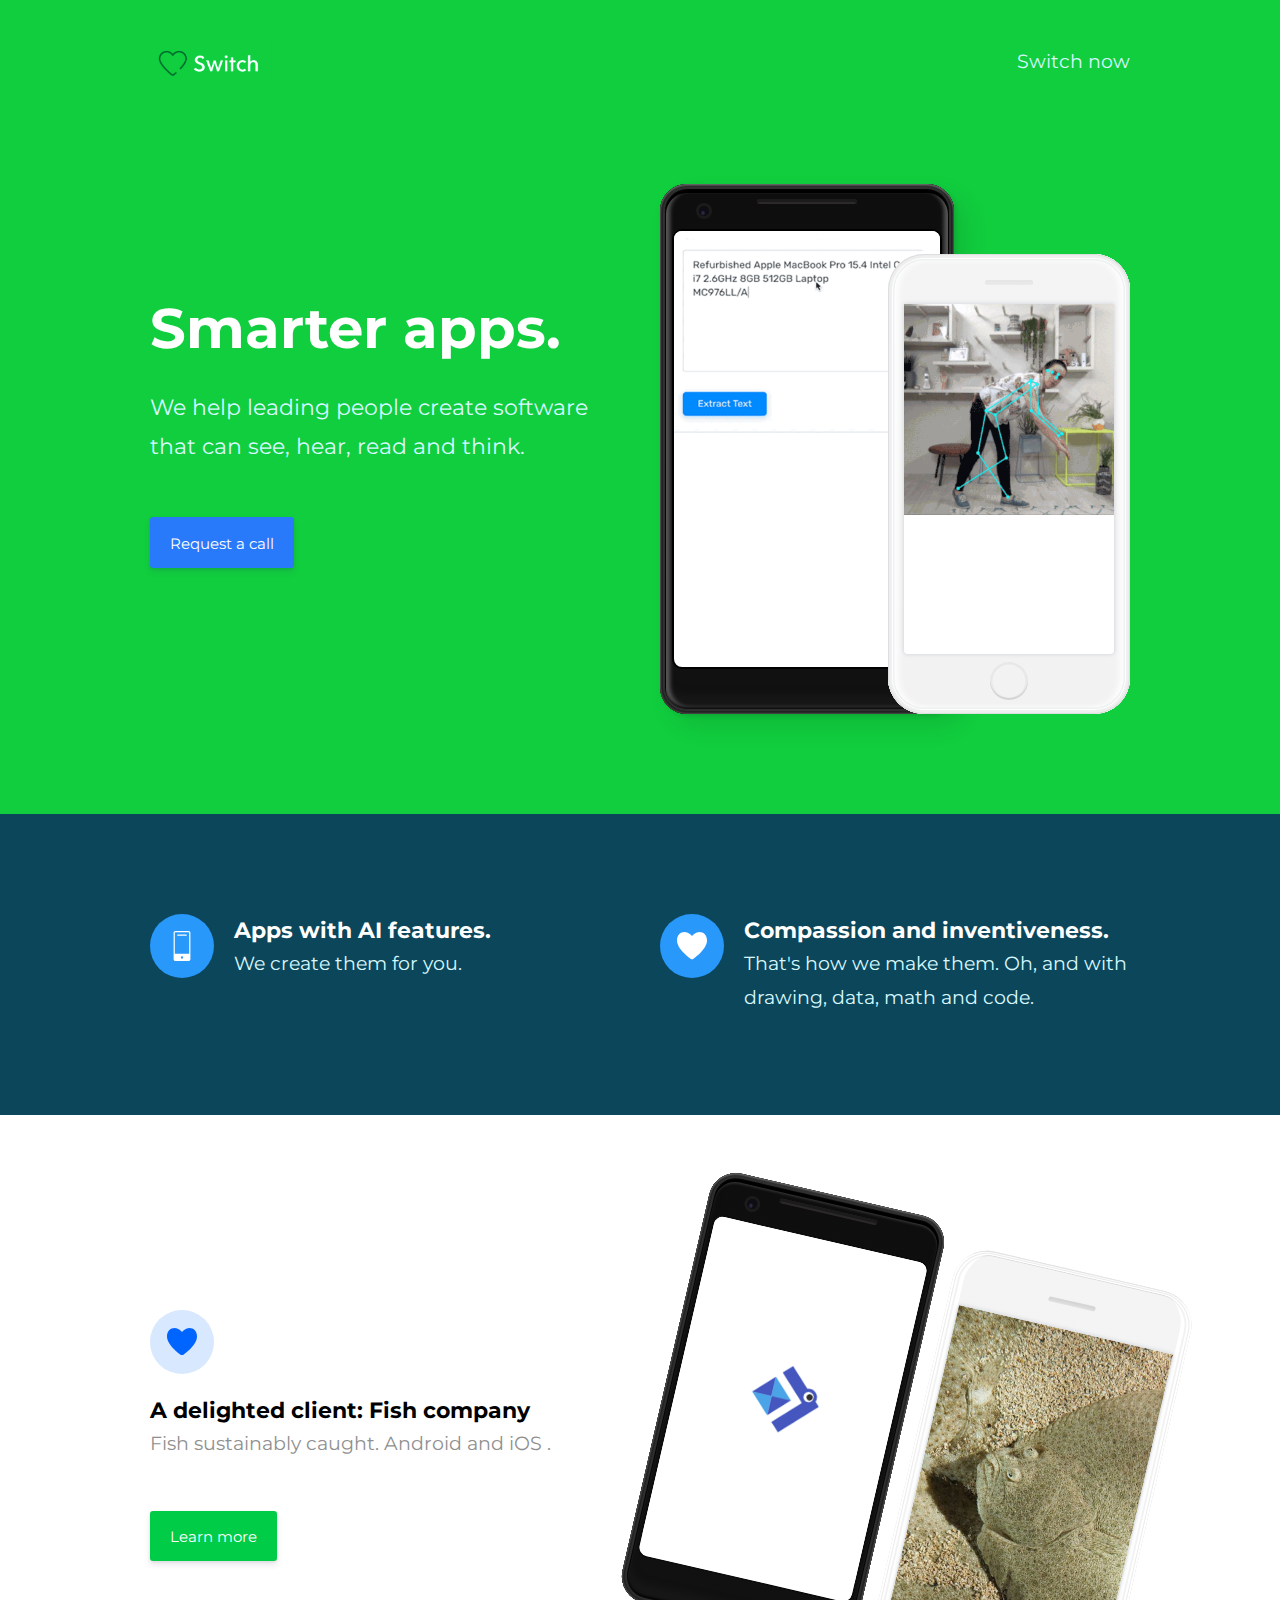
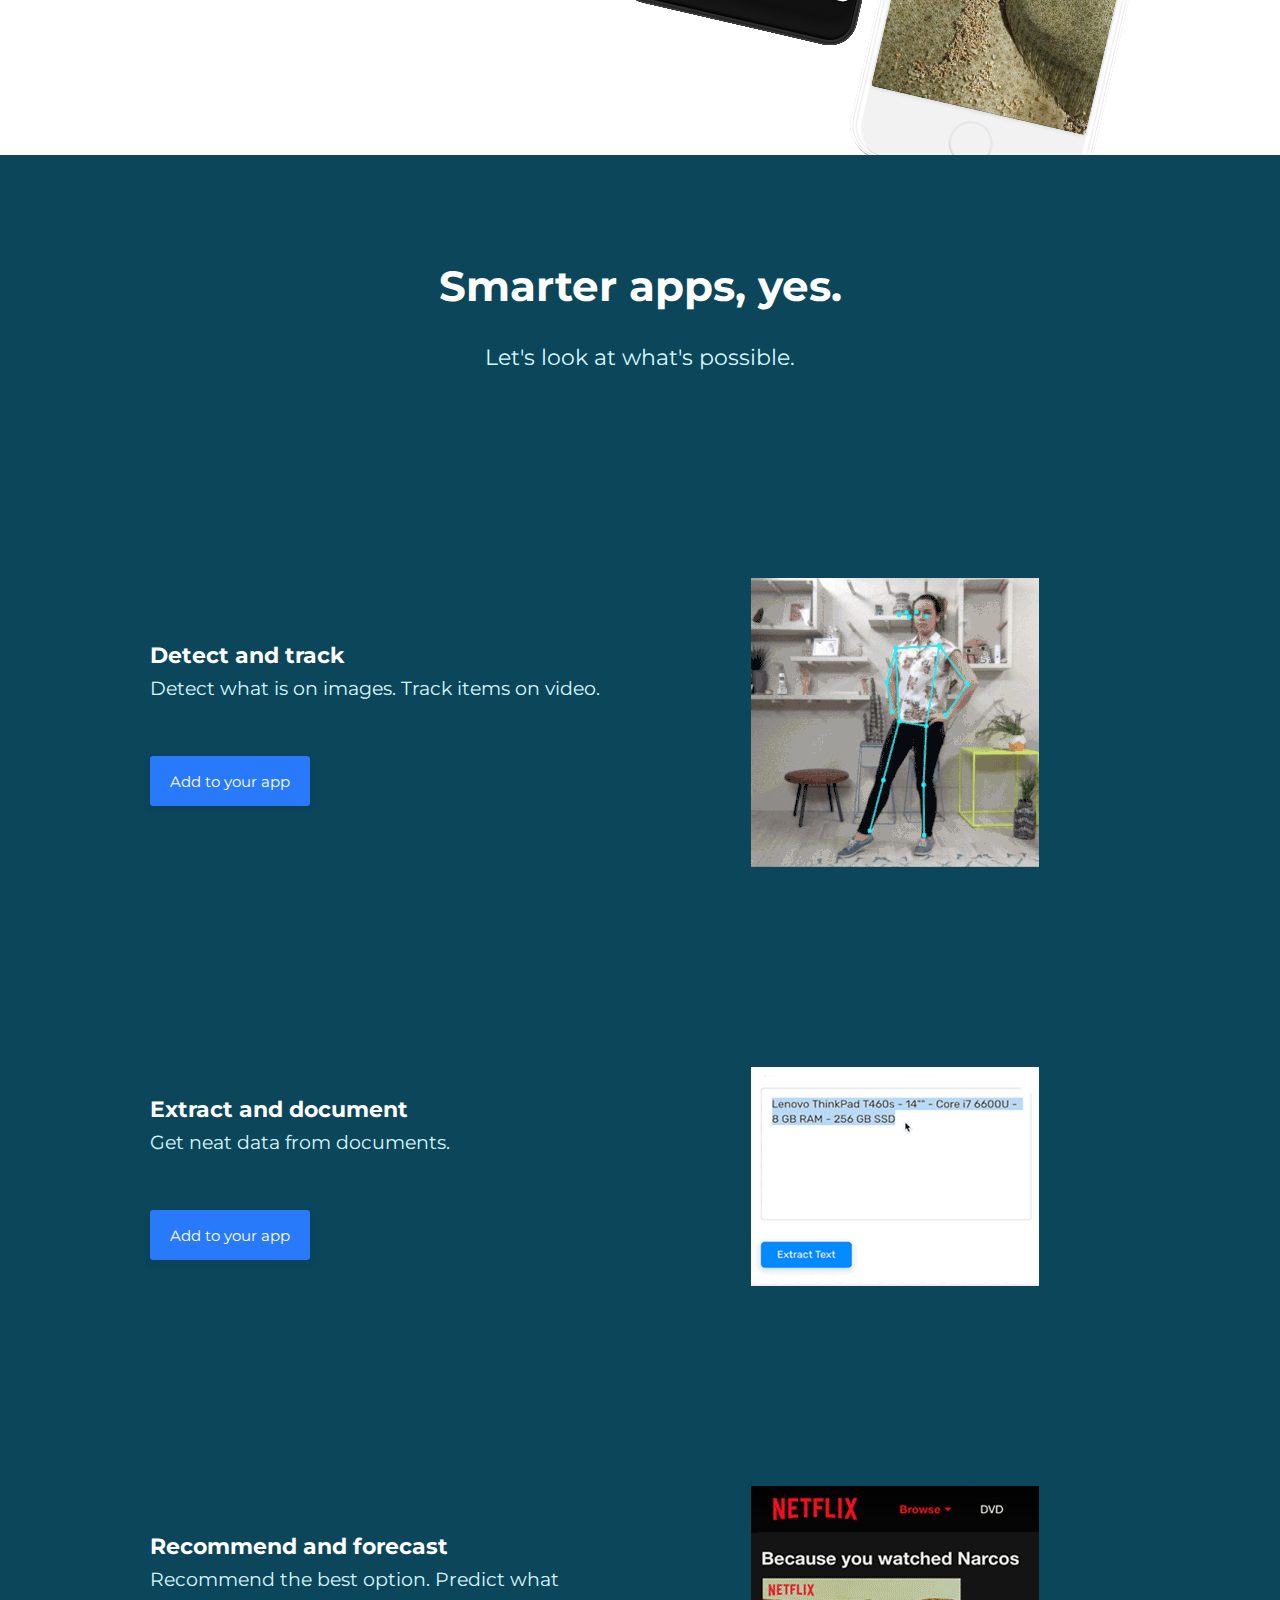
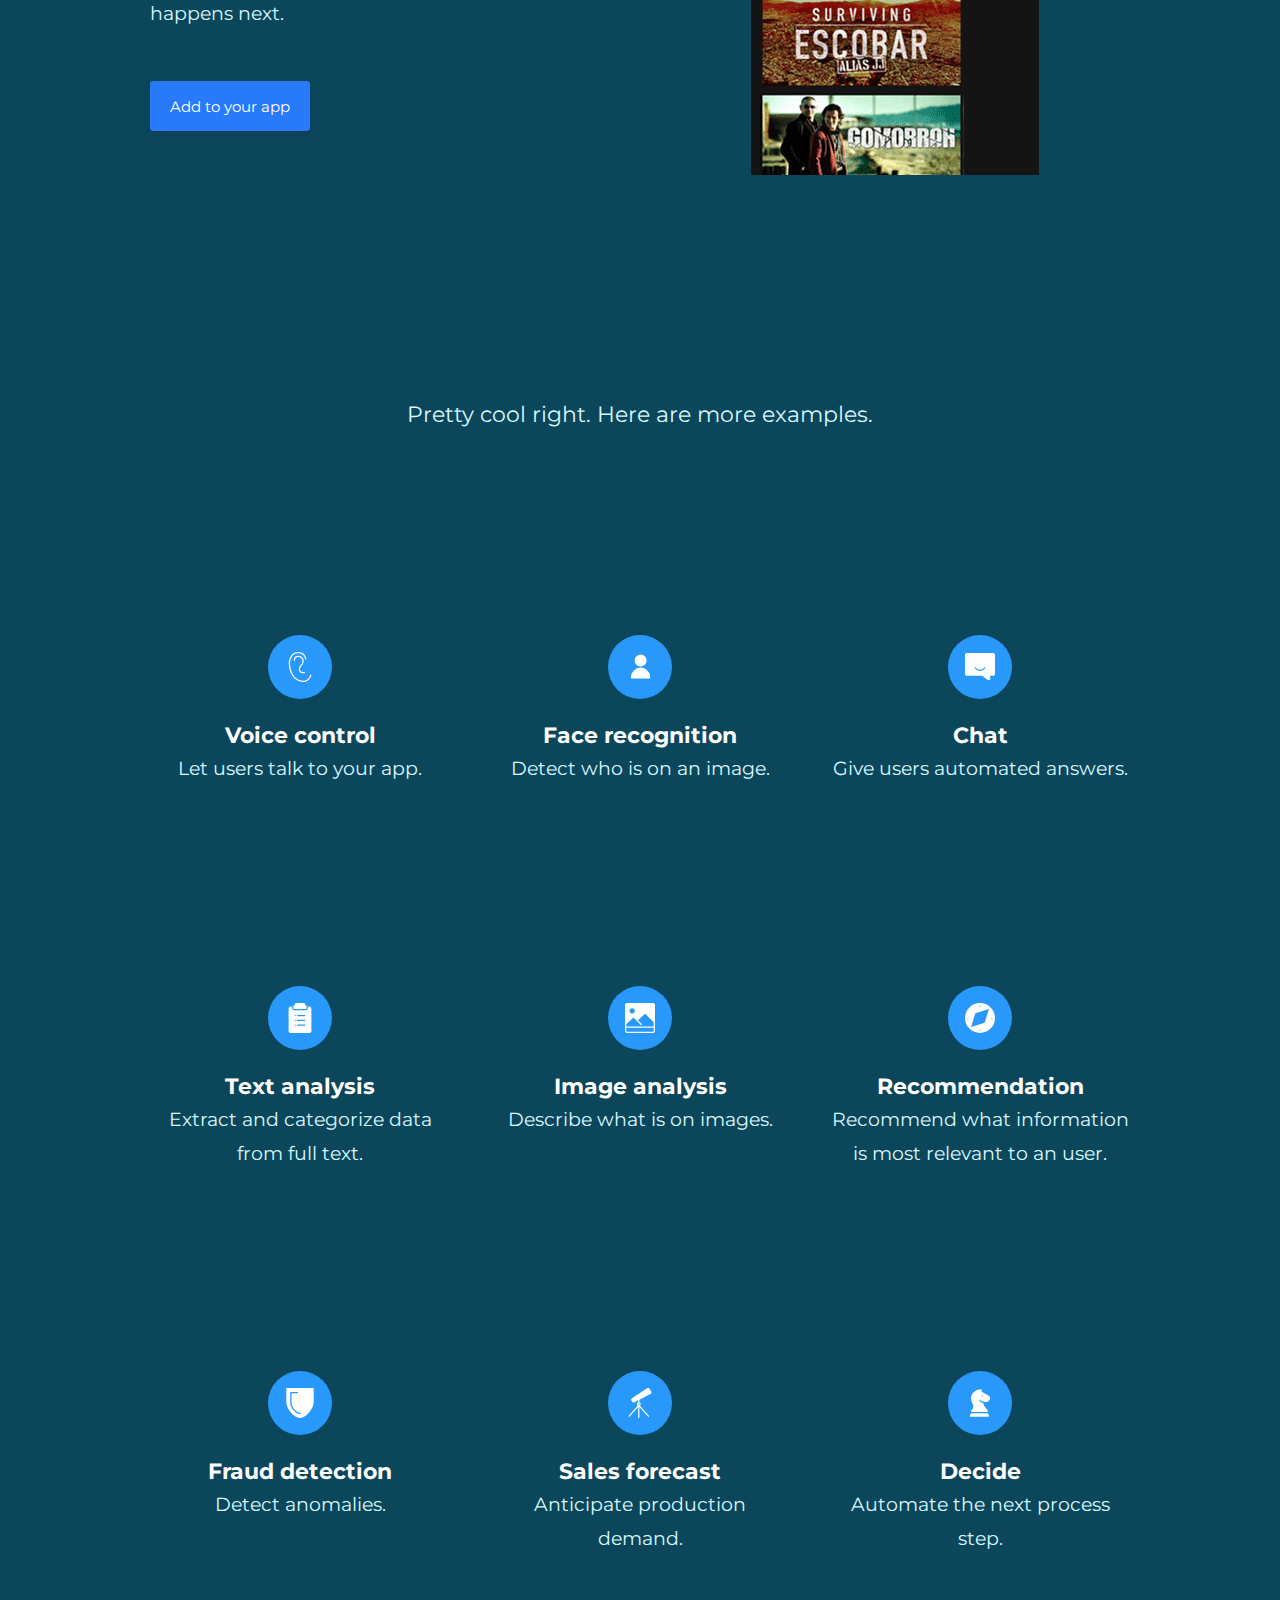
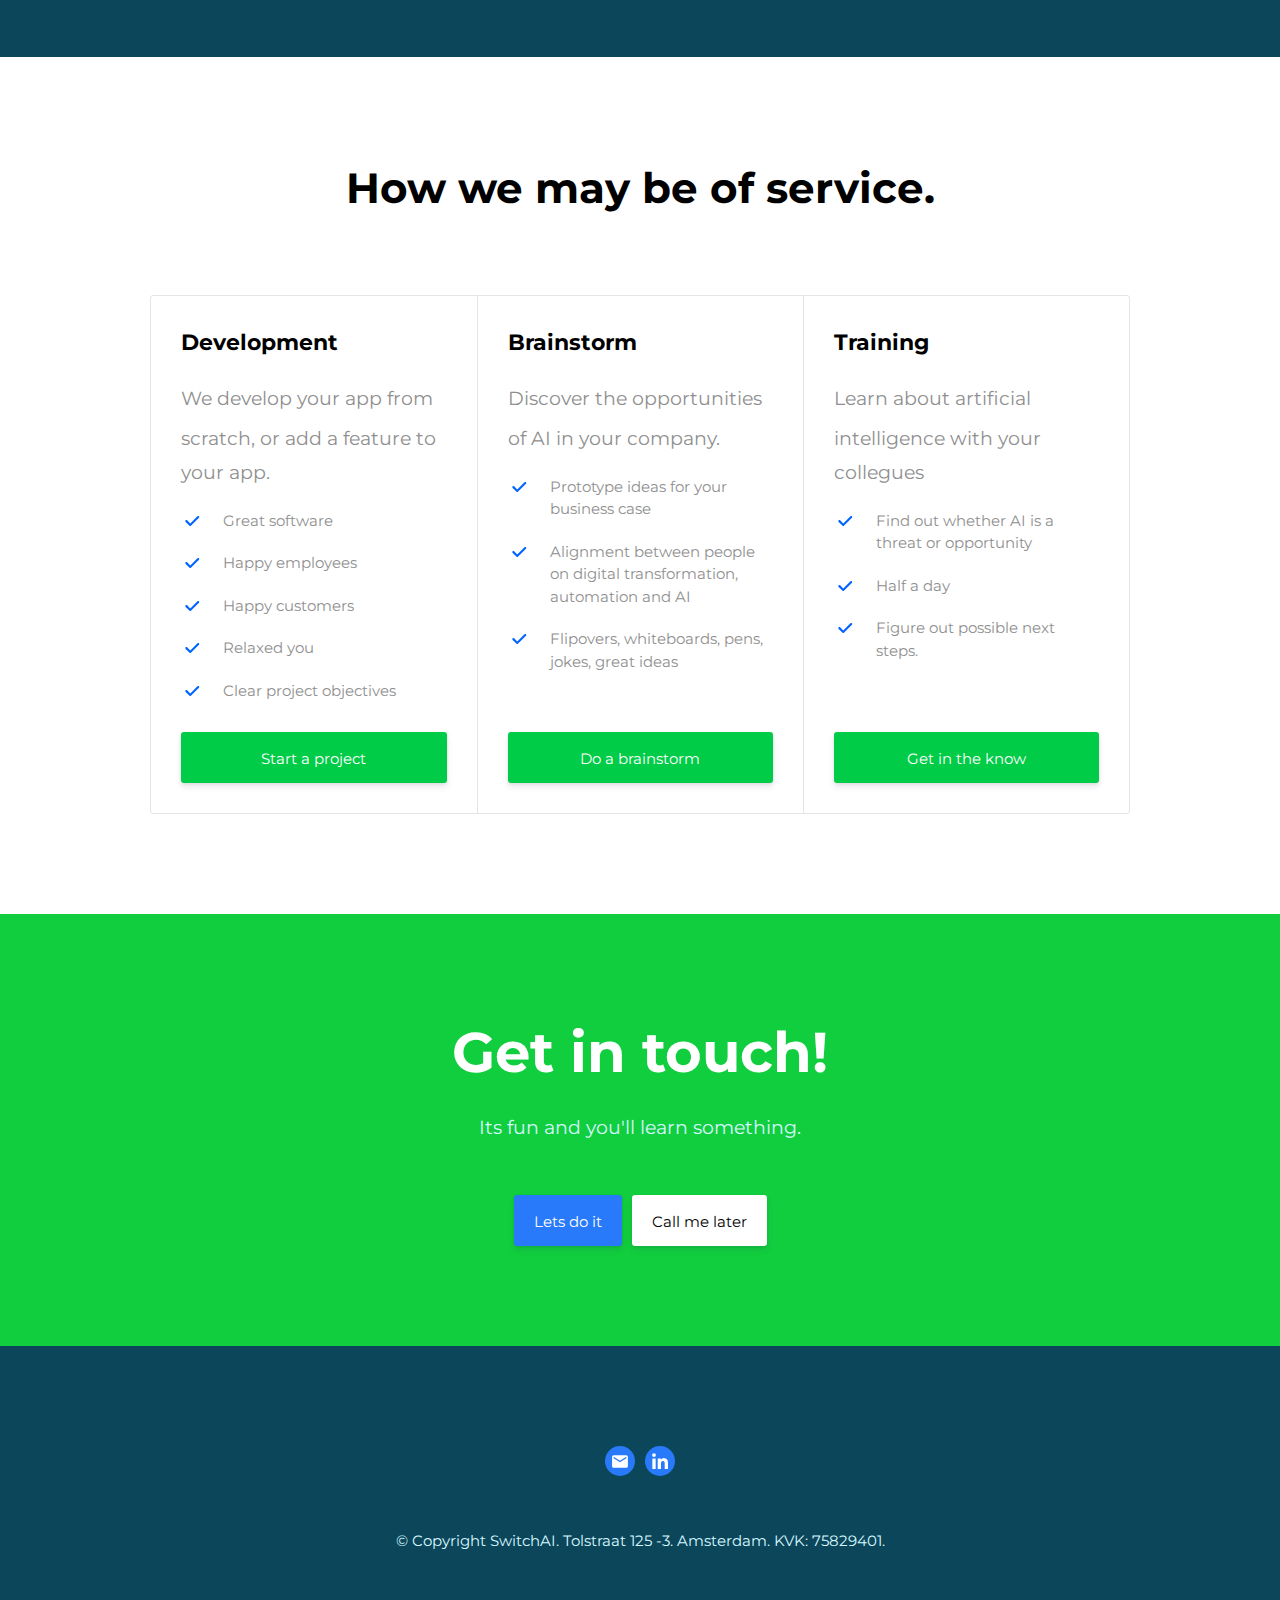
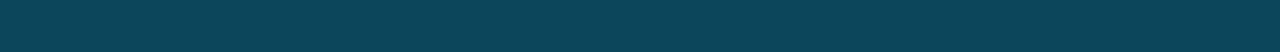
==== commit 461194a6: "typo" ====
--- a/index.html
+++ b/index.html
@@ -6,7 +6,7 @@
     <title>Switch - We create apps with artificial intelligence (AI) features.</title>
     <meta charSet="utf-8">
     <meta name="viewport" content="width=device-width,initial-scale=1">
-    <meta name="description" content="We help you automate the things you to for those you serve. Based in Amsterdam.">
+    <meta name="description" content="We help you automate the things you do for those you serve. Based in Amsterdam.">
     <meta property="og:image" content="images/5d76b458-1bdd-4ccc-b510-aa0f96681c24.png">
     <link rel="shortcut icon" href="images/65c0ea7b-2891-42a3-a488-3ce23741f29b.1.delayed" />
     <link href="https://fonts.googleapis.com/css?family=Montserrat:400,700" rel="stylesheet">
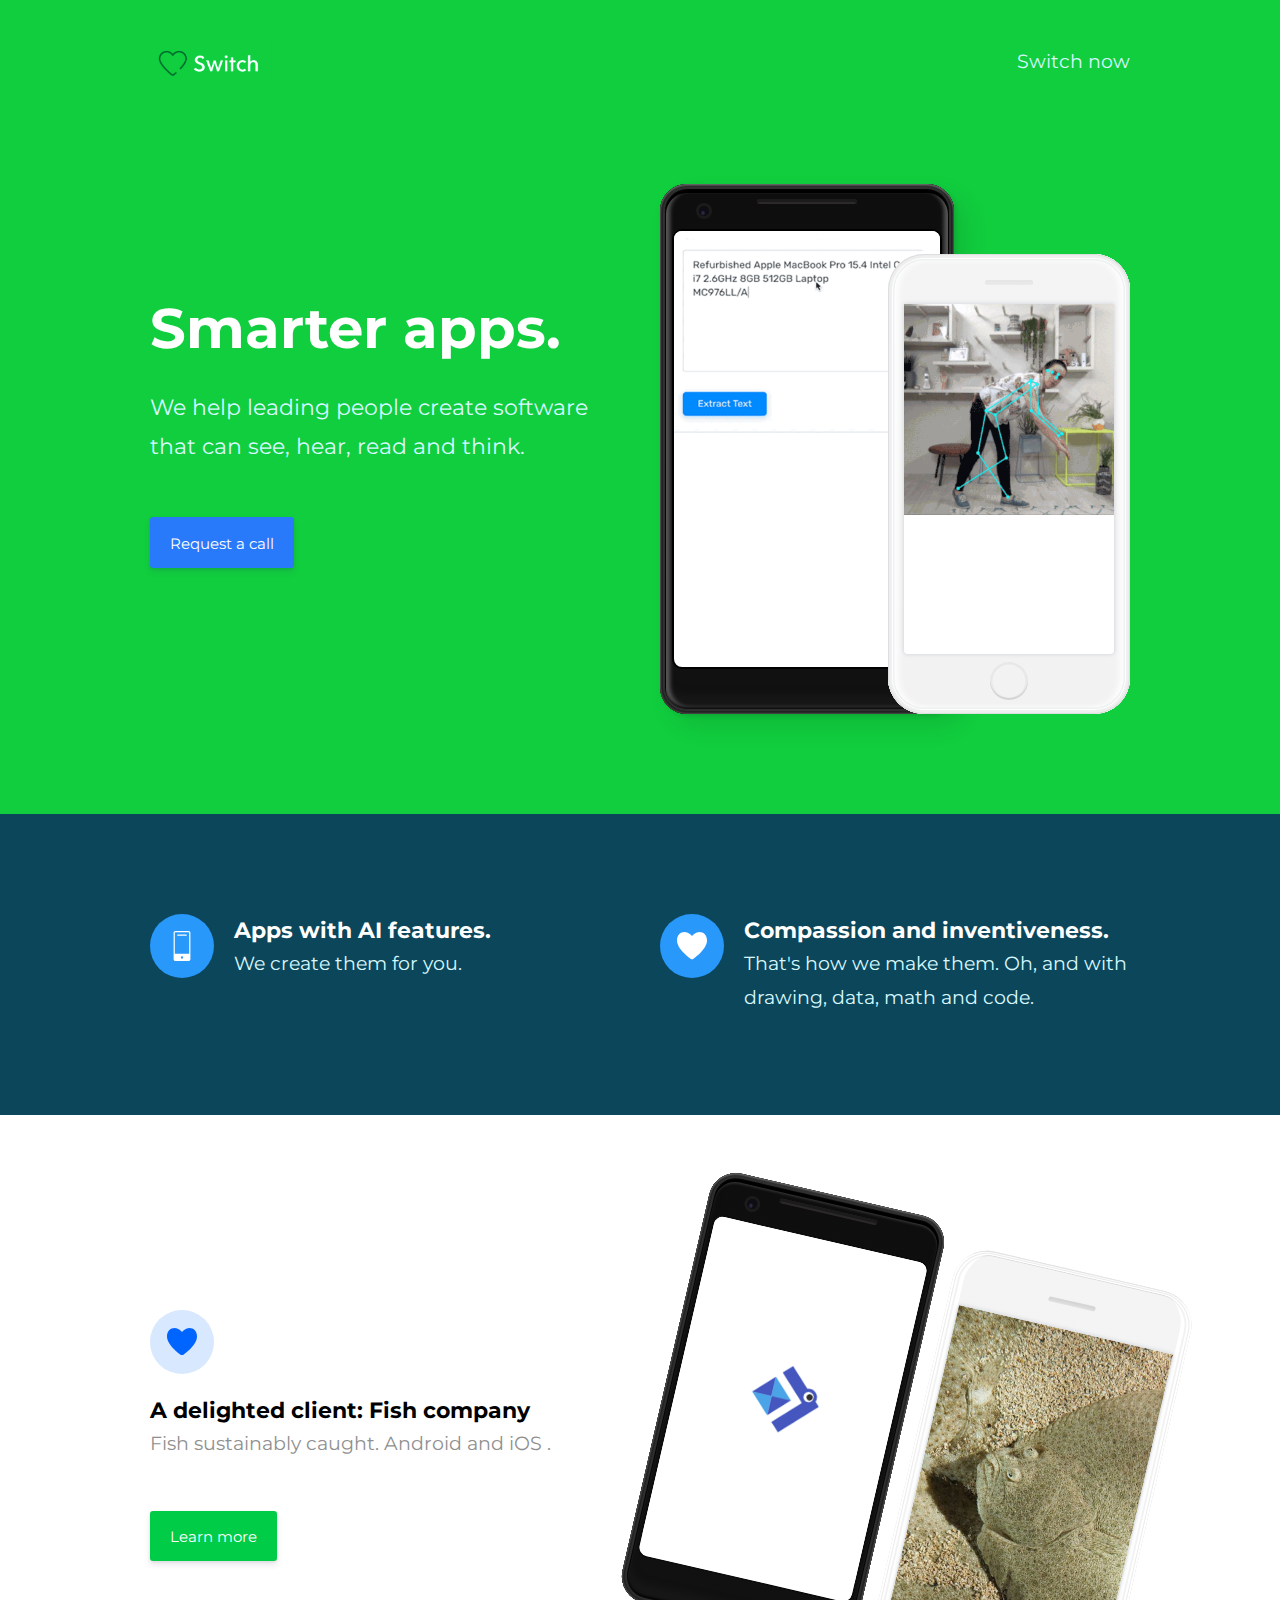
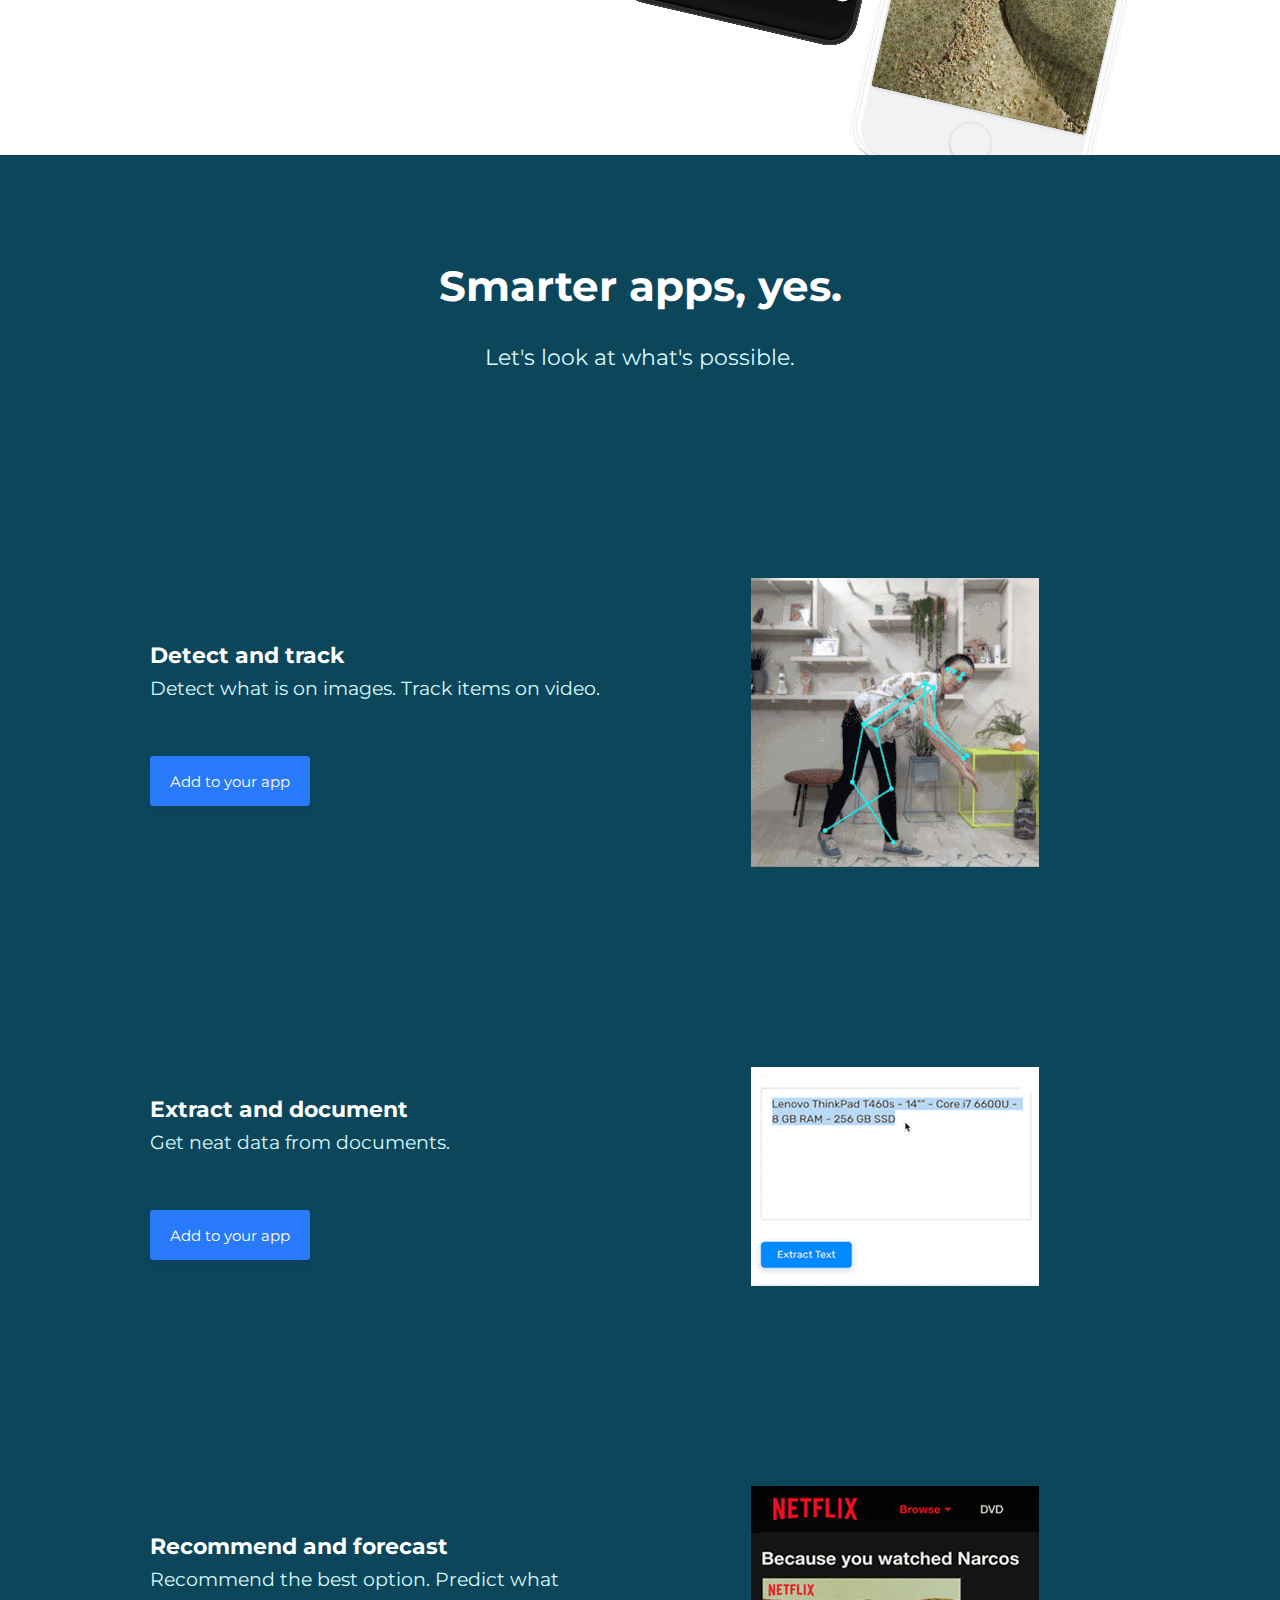
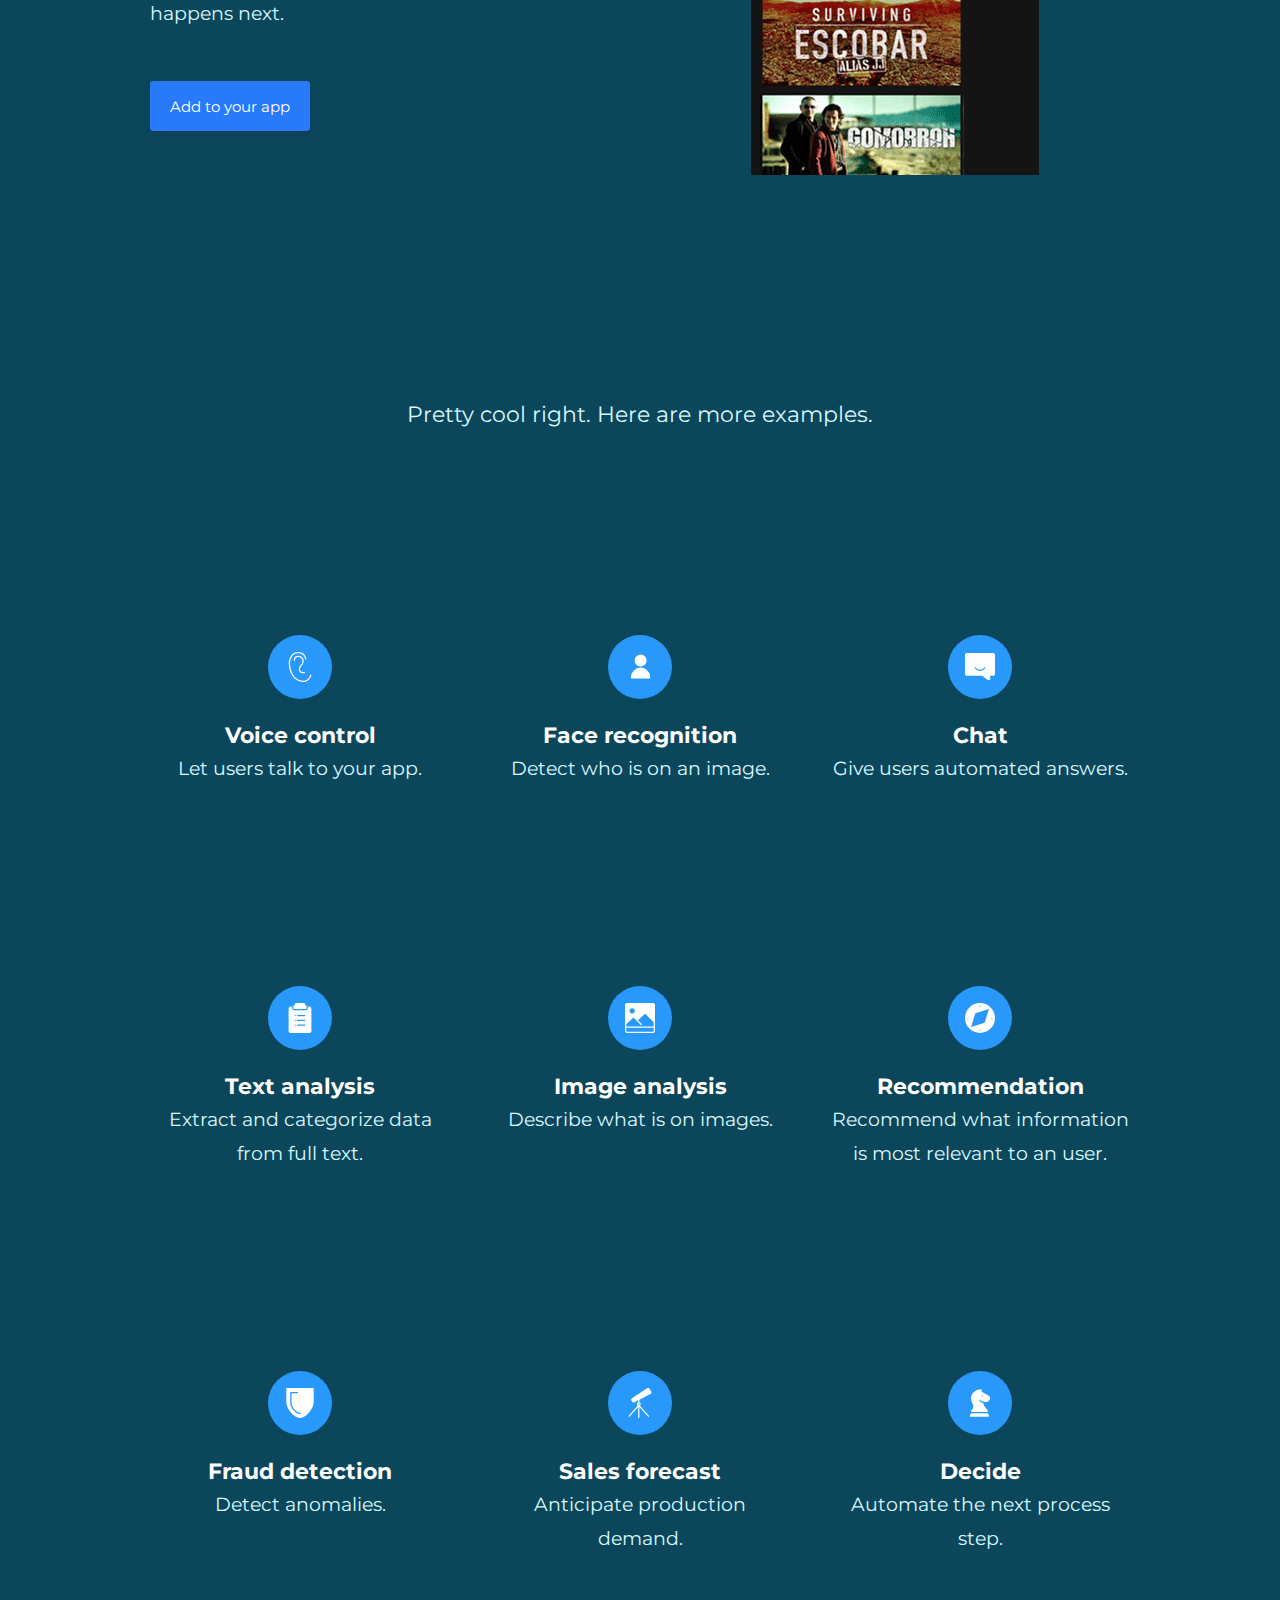
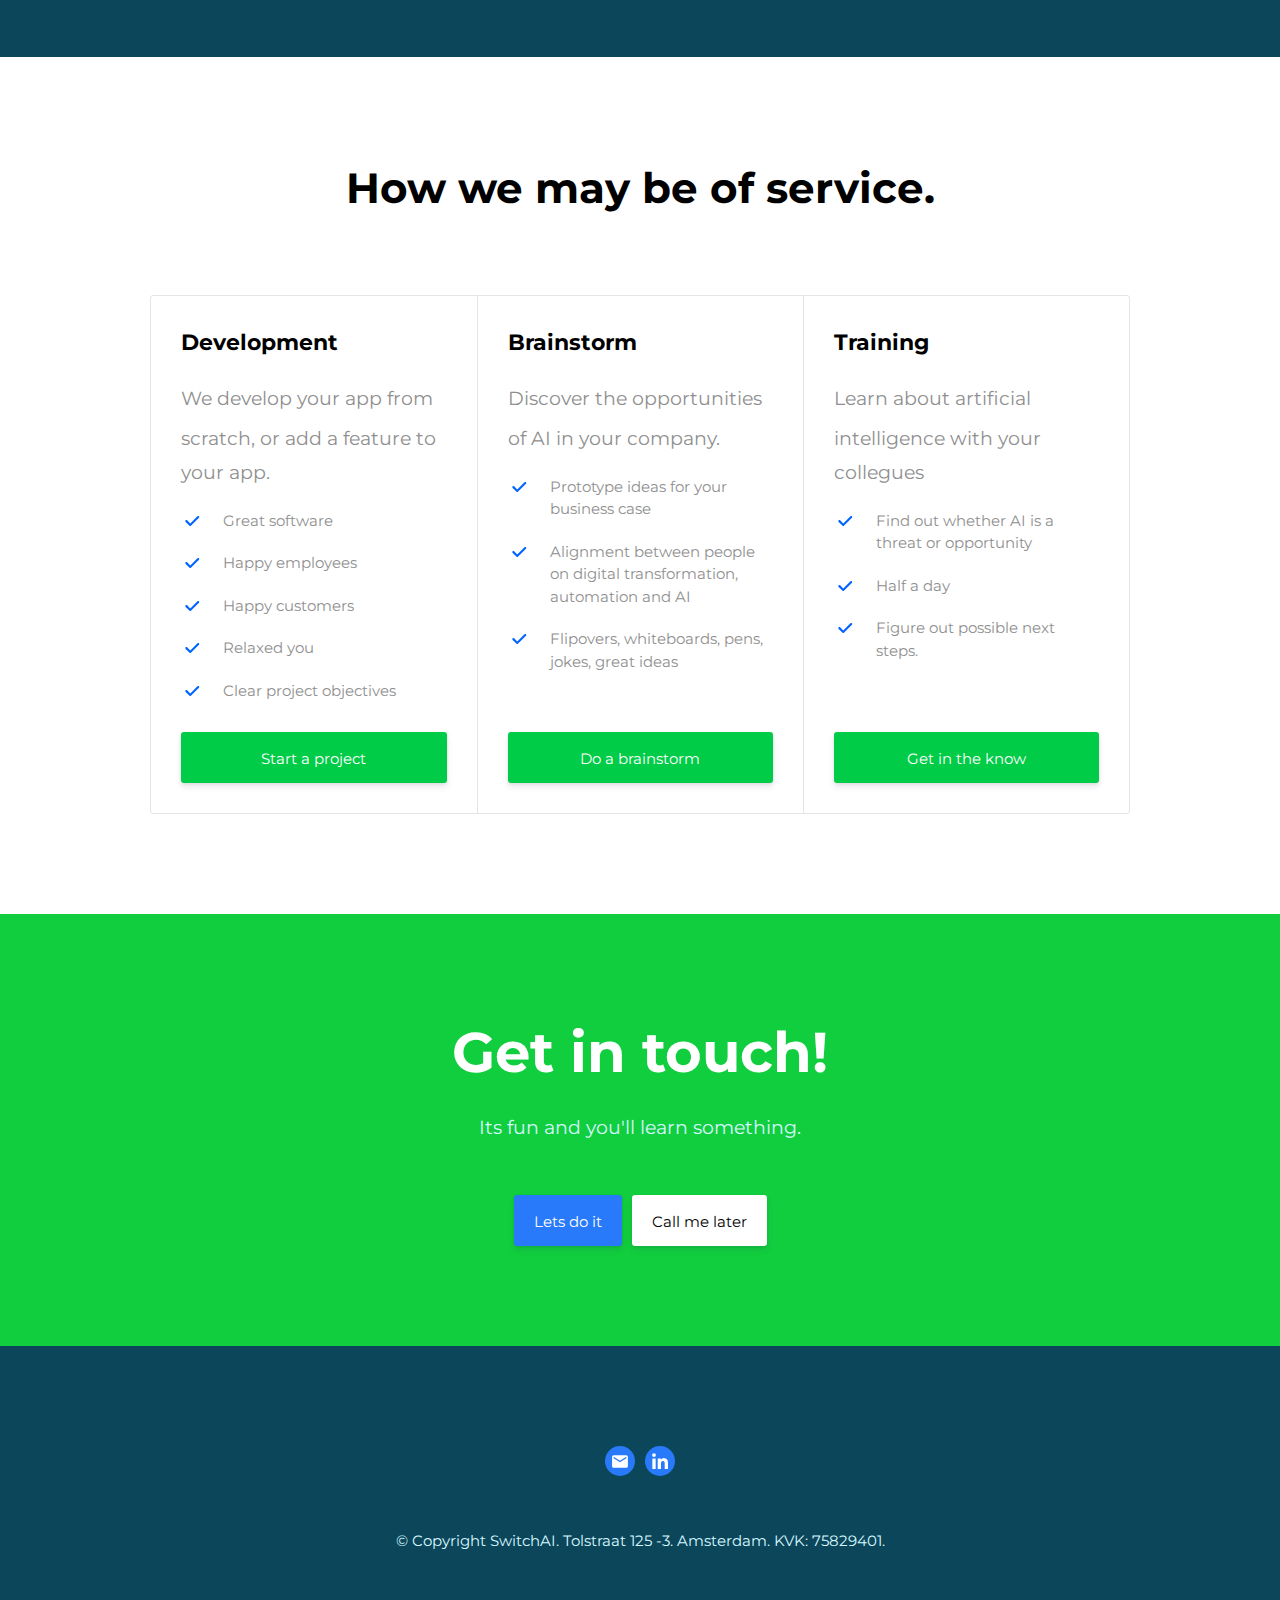
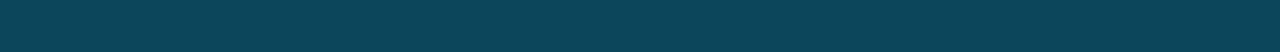
==== commit 732bcc39: "increase speed load speed by reusing image files" ====
--- a/index.html
+++ b/index.html
@@ -411,7 +411,7 @@
         </div>
         <div class="col-6 flex center-horizontal center-vertical">
           <div class="launchaco-builder-hoverable">
-            <div class=""><img src="images/5fa756c4-4ae0-402d-839a-02ac814ea223.gif" alt="Screenshot of small App" class="custom-img"></div>
+            <div class=""><img src="images/00ddf748-accd-465e-bab5-0218eb5d749f.gif" alt="Image recognition, object detection and pose detection" class="custom-img"></div>
           </div>
         </div>
       </div>
@@ -426,7 +426,7 @@
         </div>
         <div class="col-6 flex center-horizontal center-vertical">
           <div class="launchaco-builder-hoverable">
-            <div class=""><img src="images/26e6204e-d838-45c9-8124-5fb79759bba9.gif" alt="Screenshot of small App" class="custom-img"></div>
+            <div class=""><img src="images/26e6204e-d838-45c9-8124-5fb79759bba9.gif" alt="Text extraction" class="custom-img"></div>
           </div>
         </div>
       </div>
@@ -441,7 +441,7 @@
         </div>
         <div class="col-6 flex center-horizontal center-vertical">
           <div class="launchaco-builder-hoverable">
-            <div class=""><img src="images/212204c2-615b-41b2-a752-75bcfdab90b2.gif" alt="Screenshot of small App" class="custom-img"></div>
+            <div class=""><img src="images/212204c2-615b-41b2-a752-75bcfdab90b2.gif" alt="Recommendation system" class="custom-img"></div>
           </div>
         </div>
       </div>
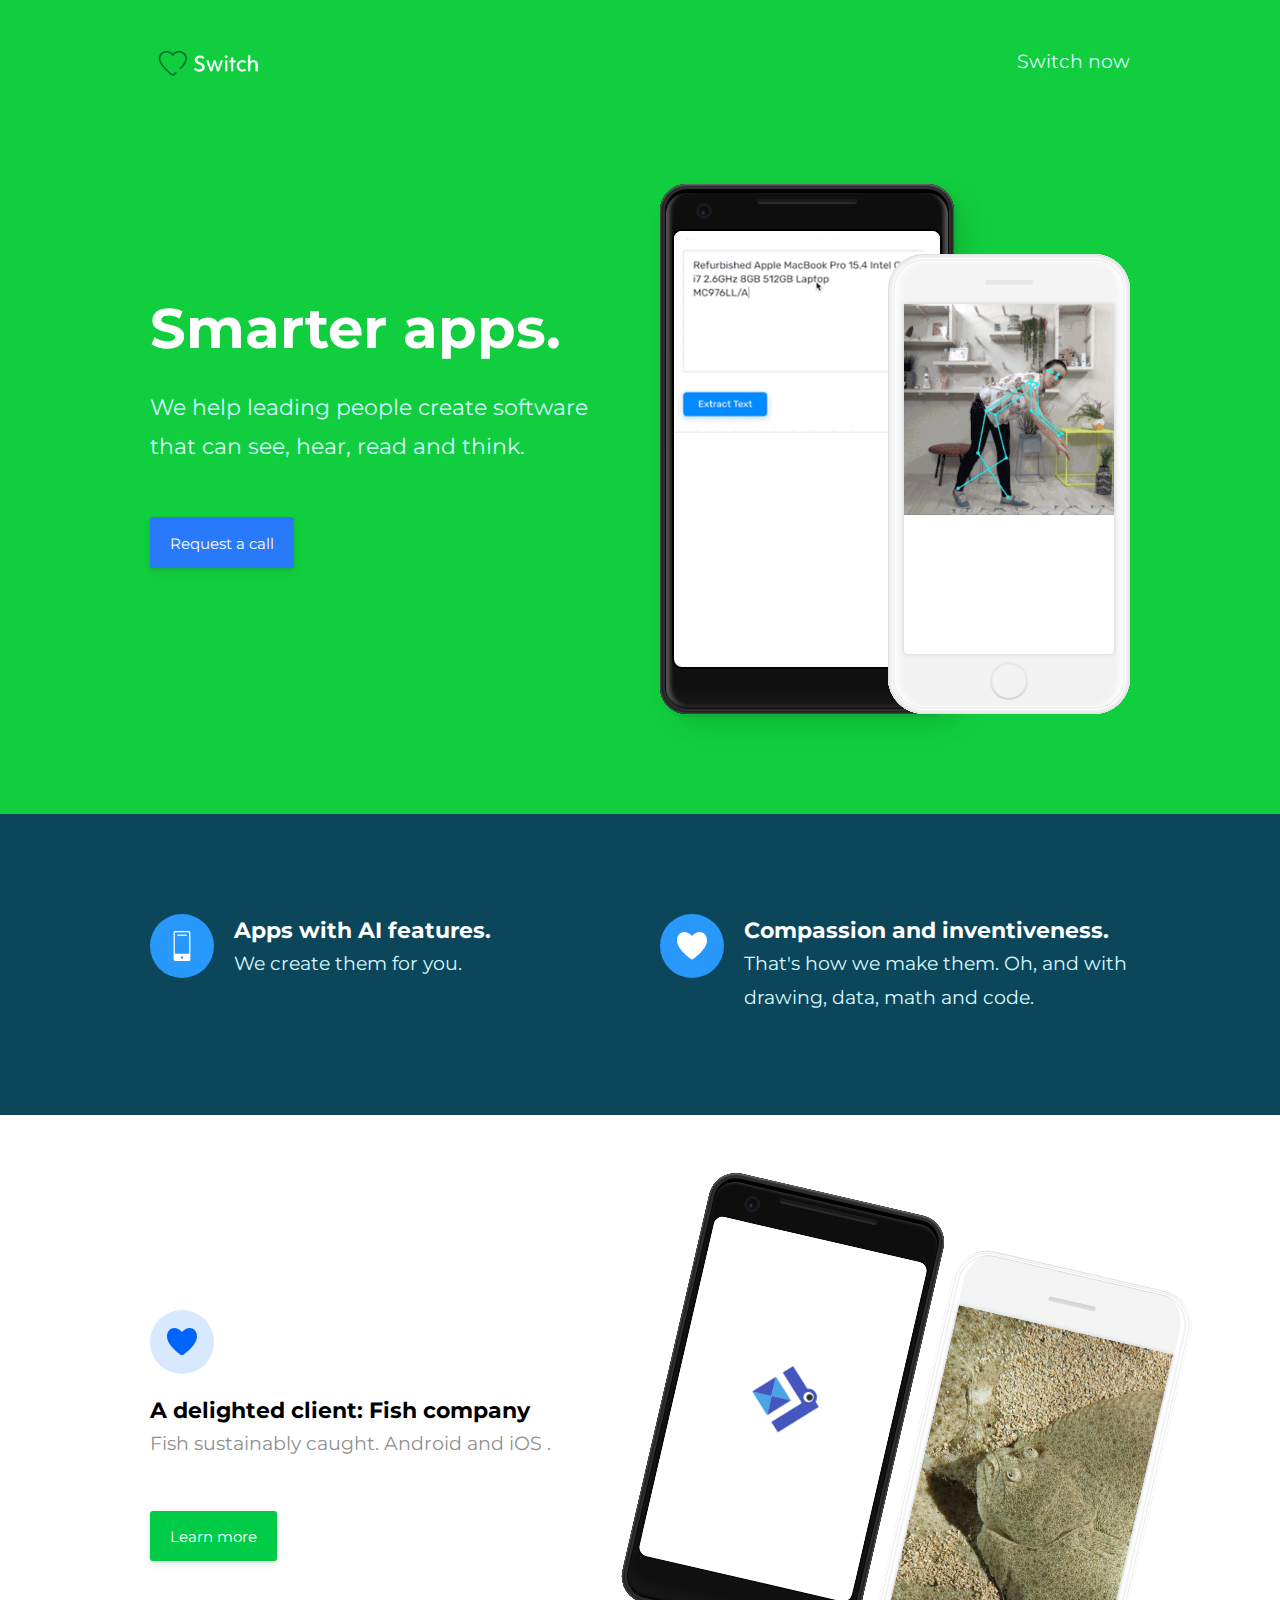
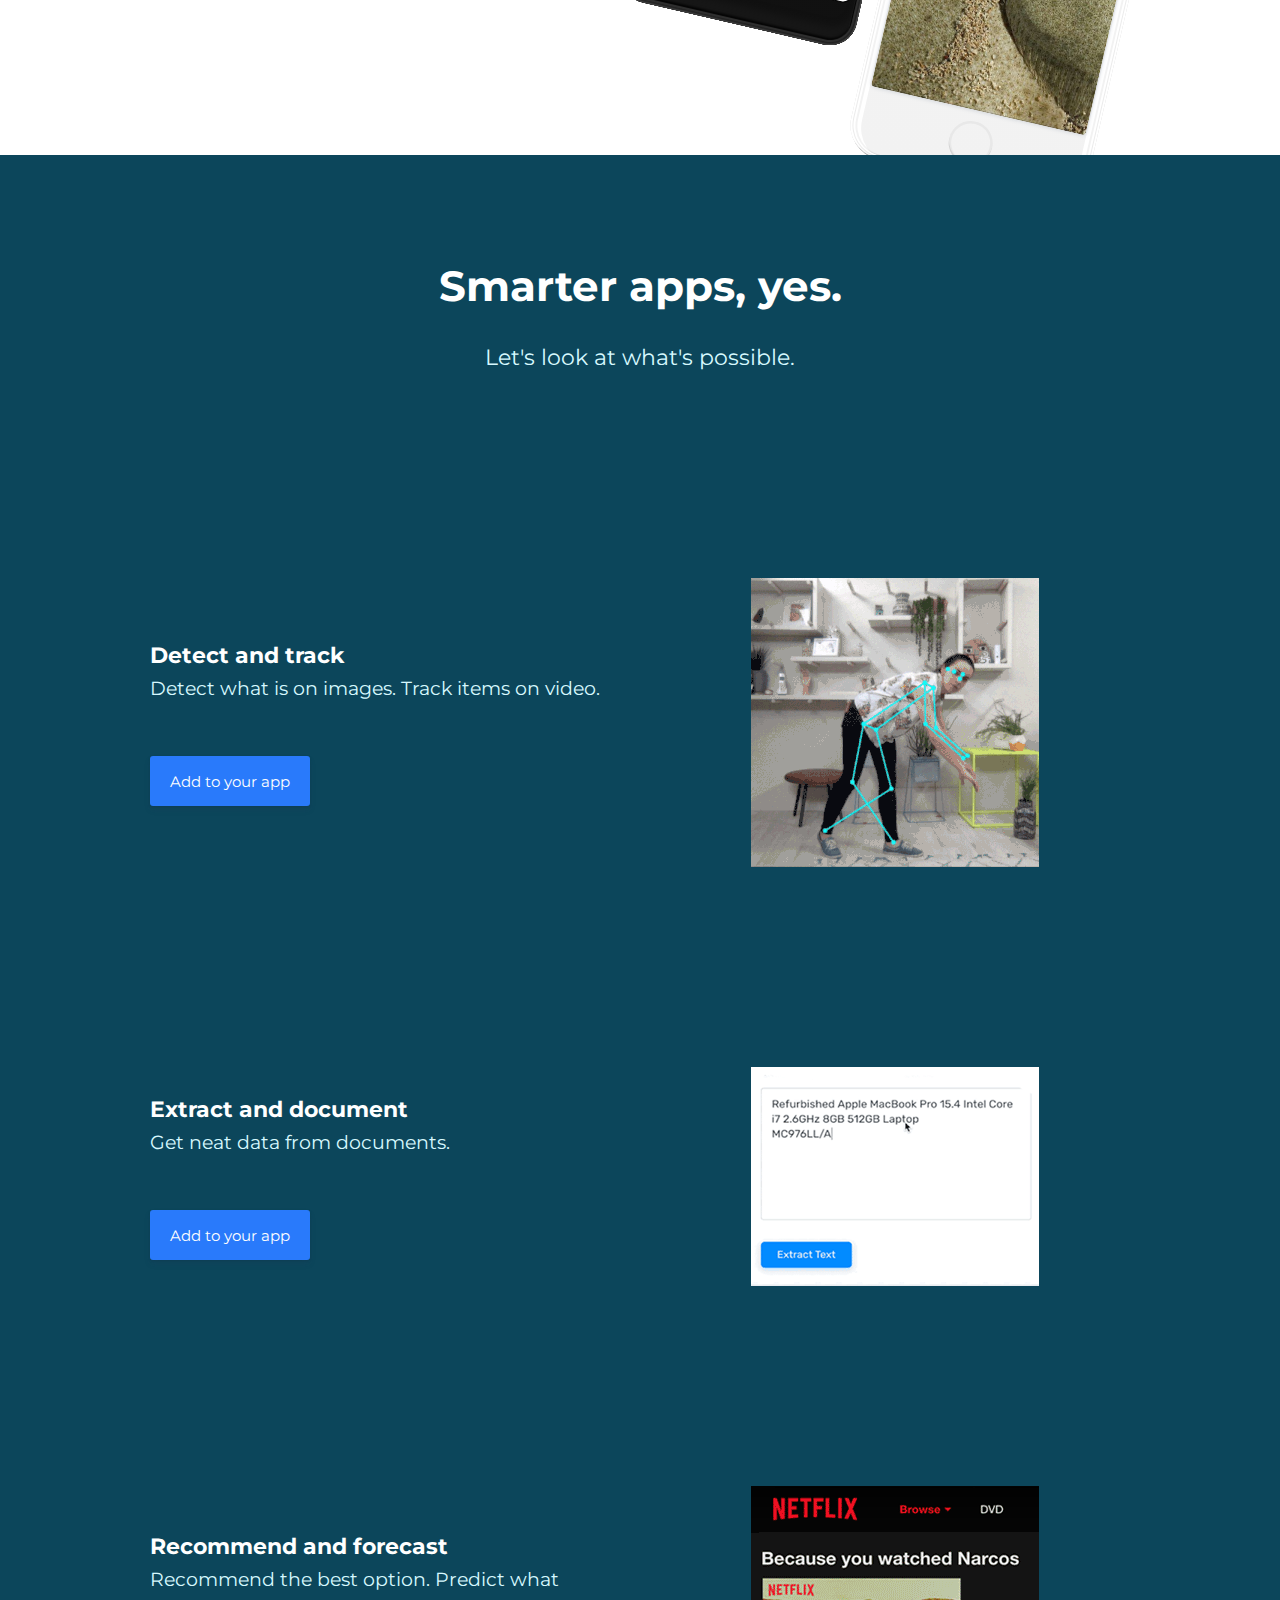
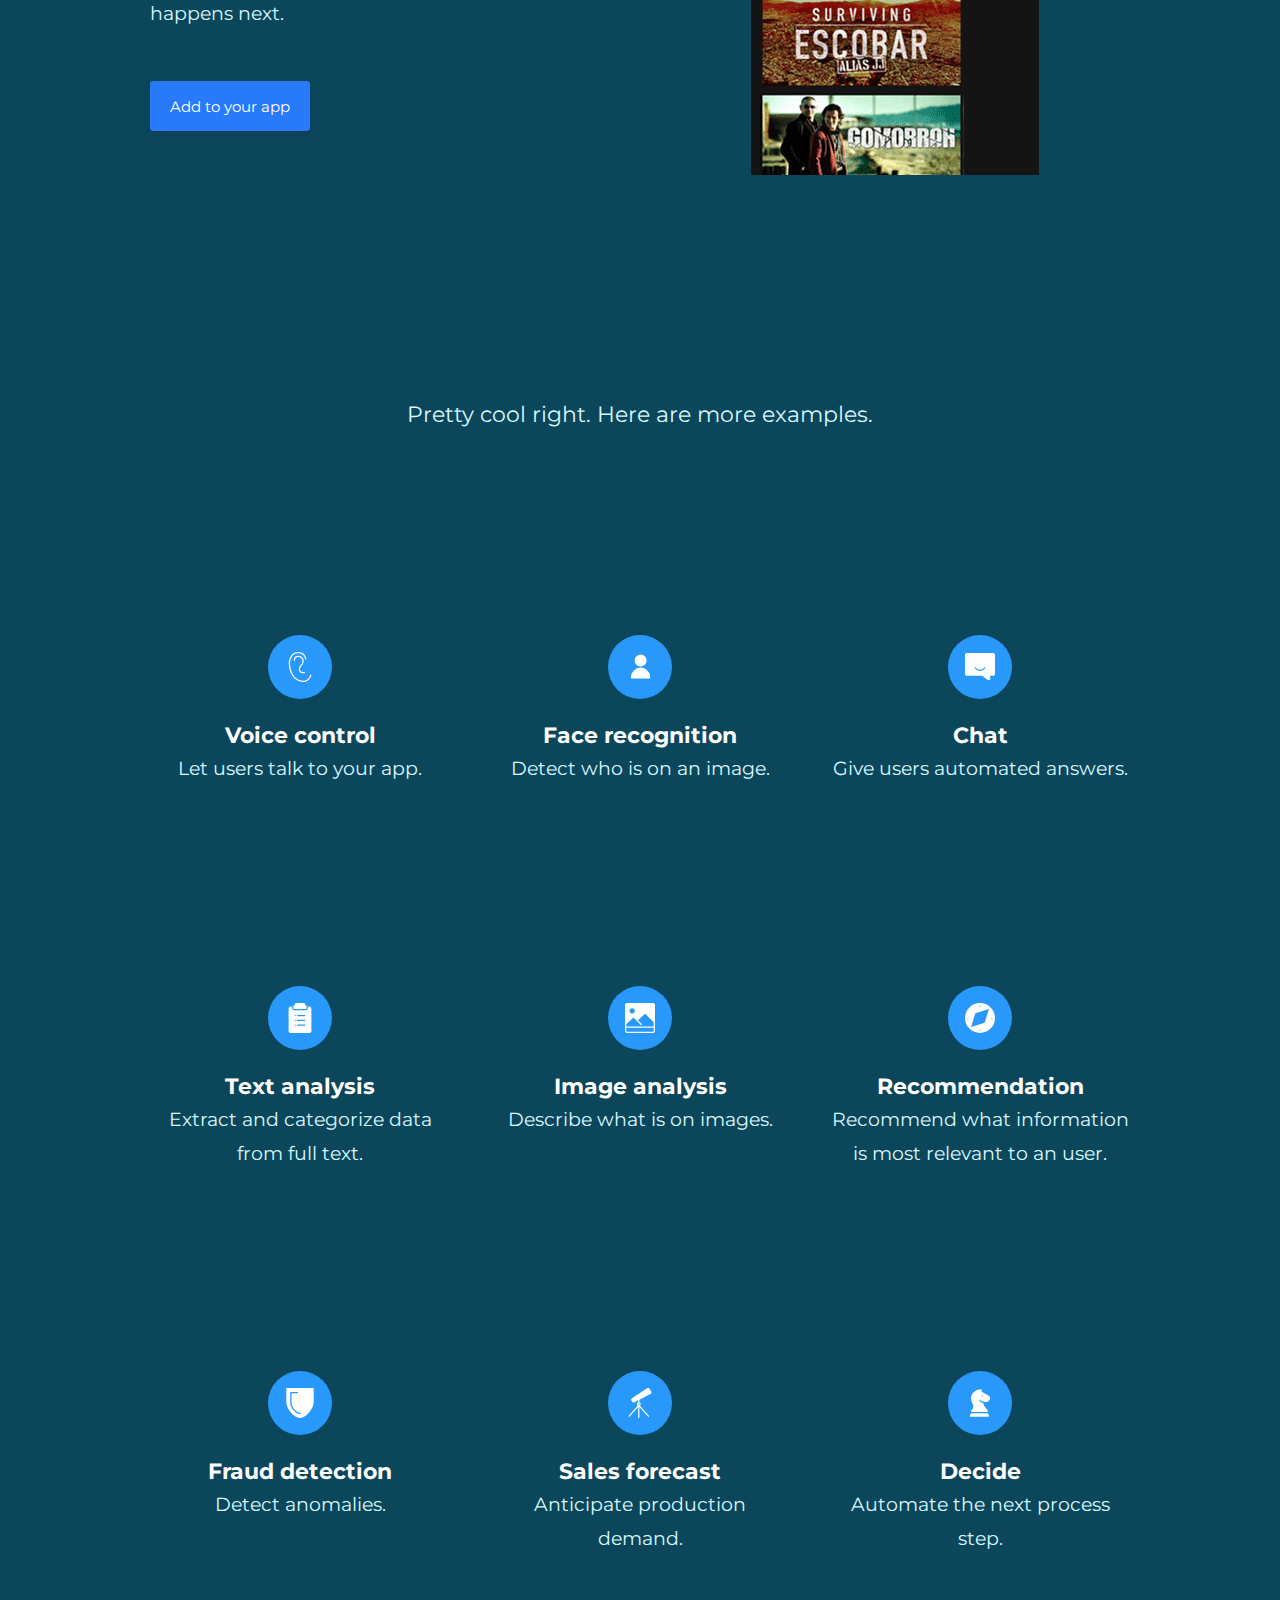
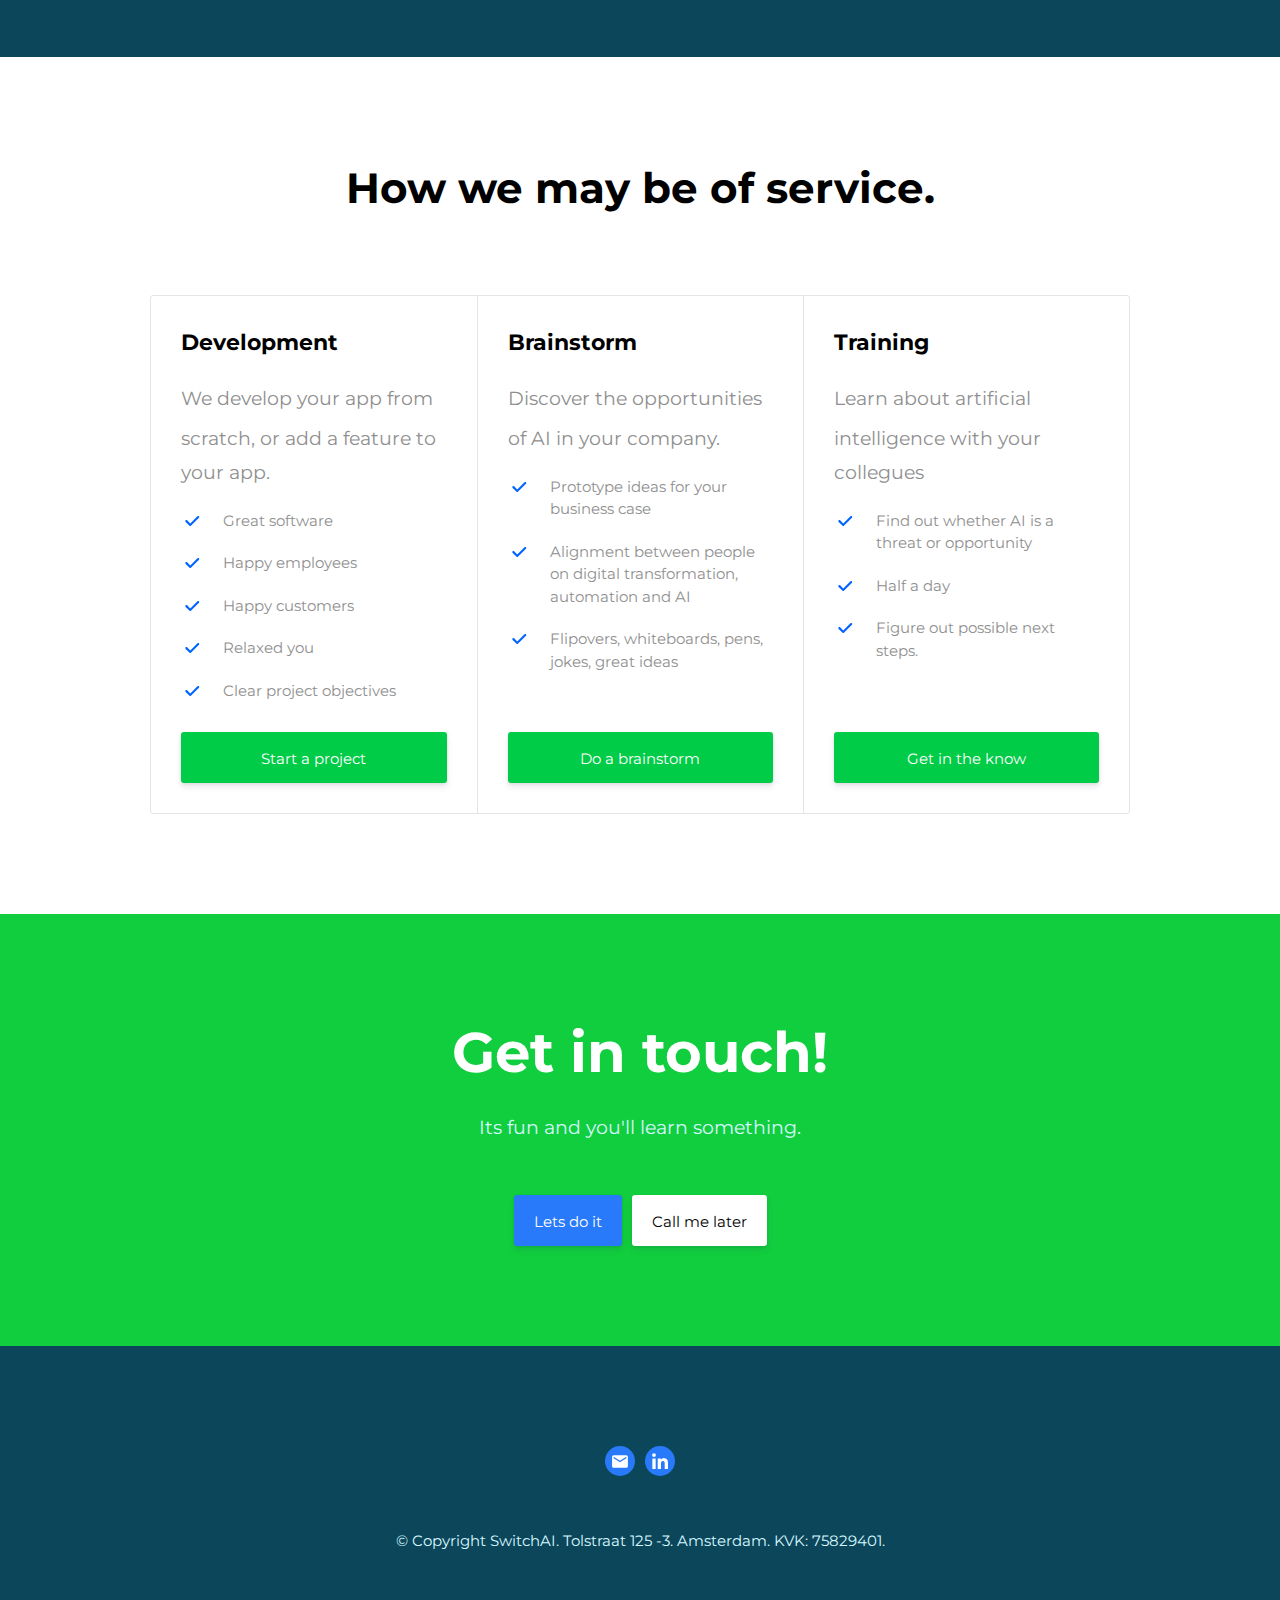
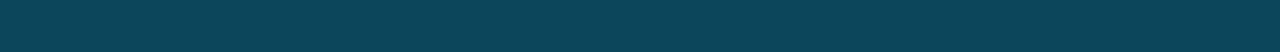
==== commit 5147f43f: "reduce another image" ====
--- a/index.html
+++ b/index.html
@@ -339,7 +339,7 @@
           <div class="col-6 flex center-vertical">
             <div class="iphoneandroid noshrink launchaco-builder-hoverable">
               <div class="iphoneandroid-android">
-                <div class="mask"><img src="images/604754e7-56c9-4194-b0fb-e7248594eb75.gif" alt="Screenshot of Android App" class="mask-img"></div>
+                <div class="mask"><img src="images/26e6204e-d838-45c9-8124-5fb79759bba9.gif"" alt="Screenshot of Android App" class="mask-img"></div>
               </div>
               <div class="iphoneandroid-iphone">
                 <div class="mask"><img src="images/00ddf748-accd-465e-bab5-0218eb5d749f.gif" alt="Screenshot of iPhone App" class="mask-img"></div>
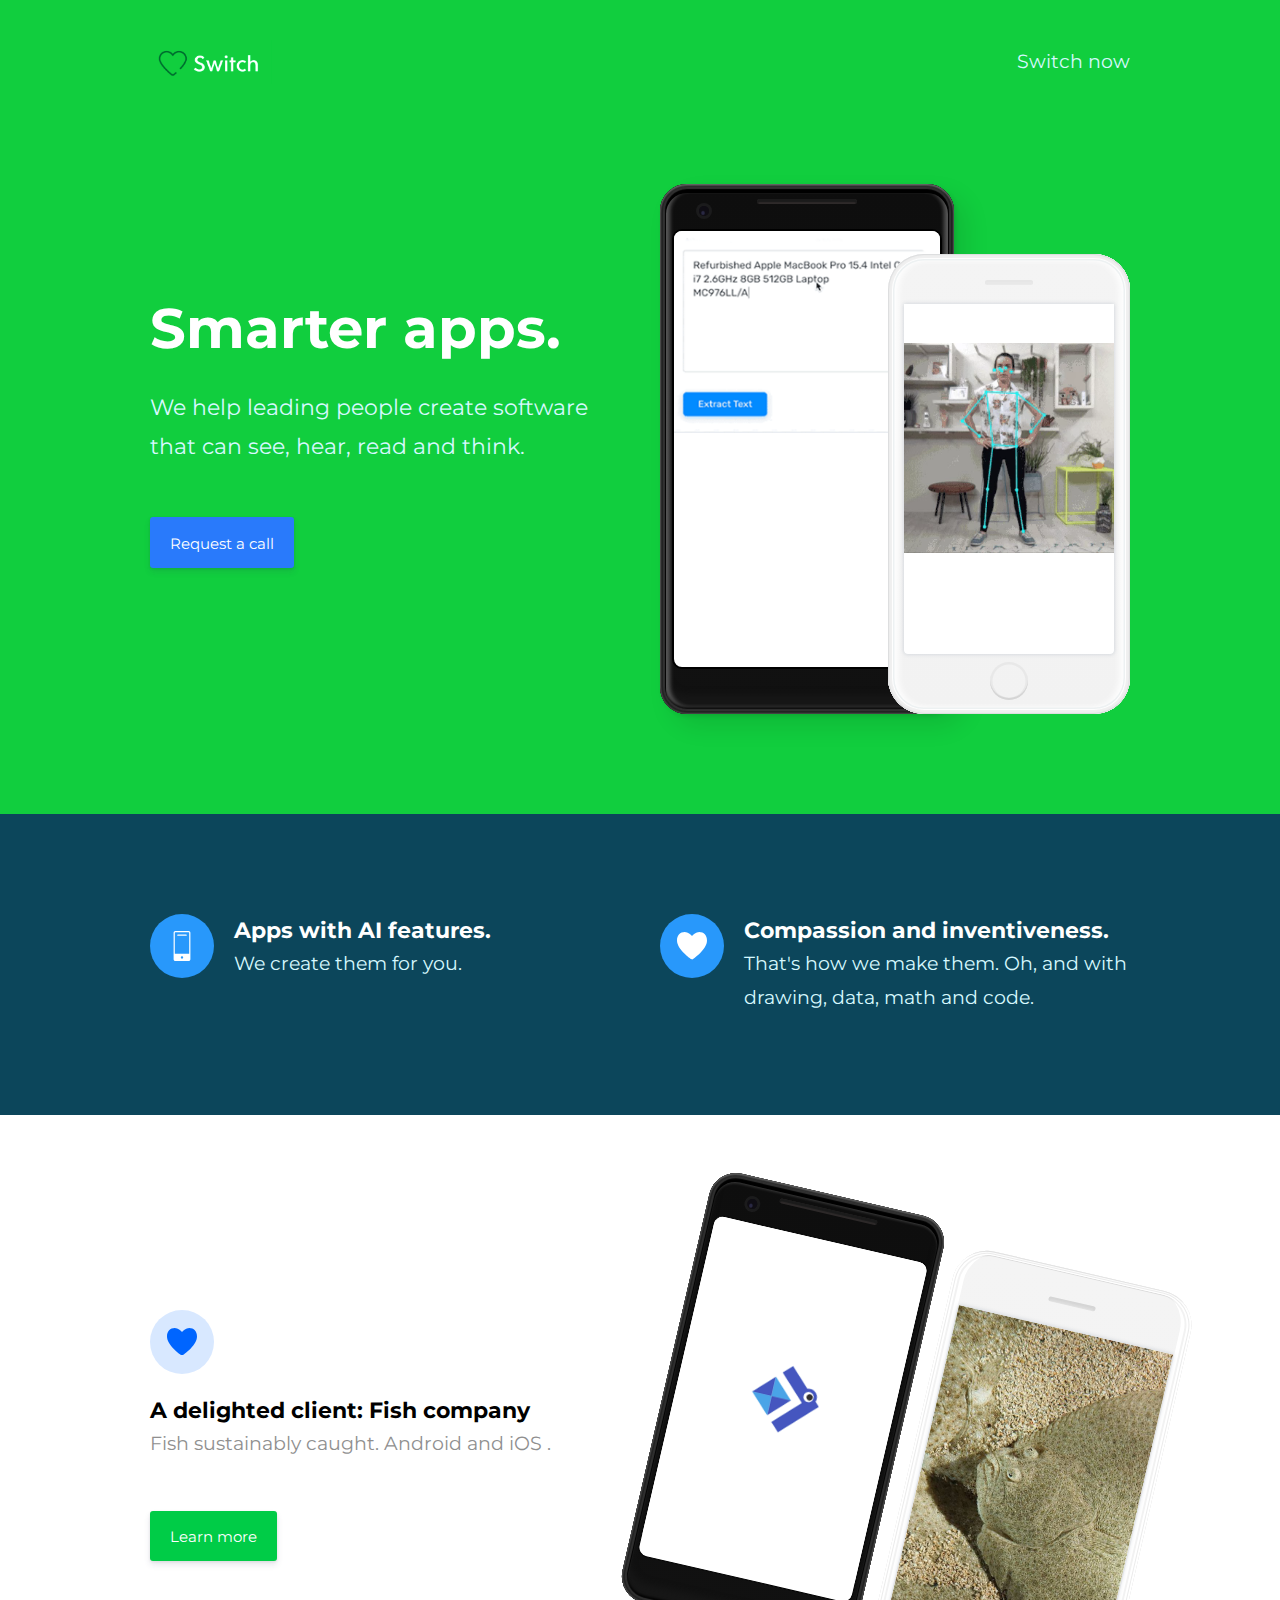
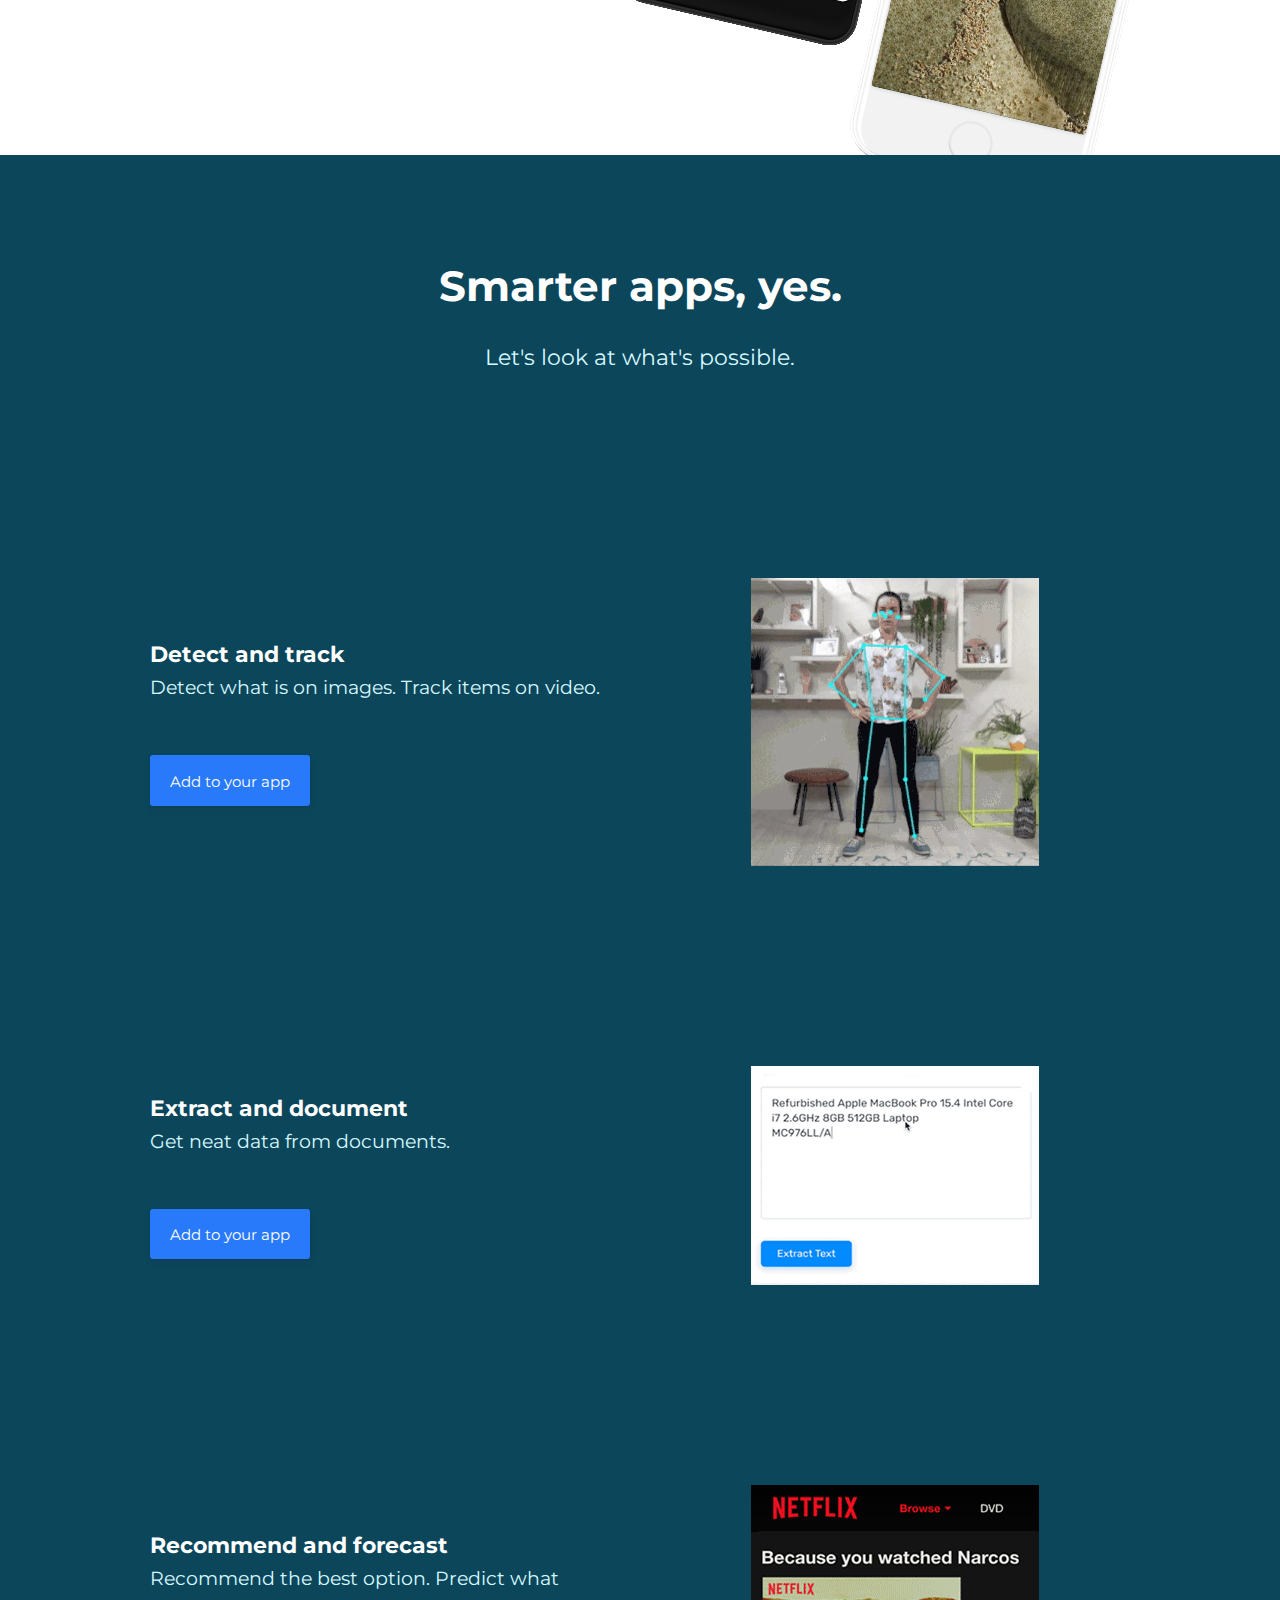
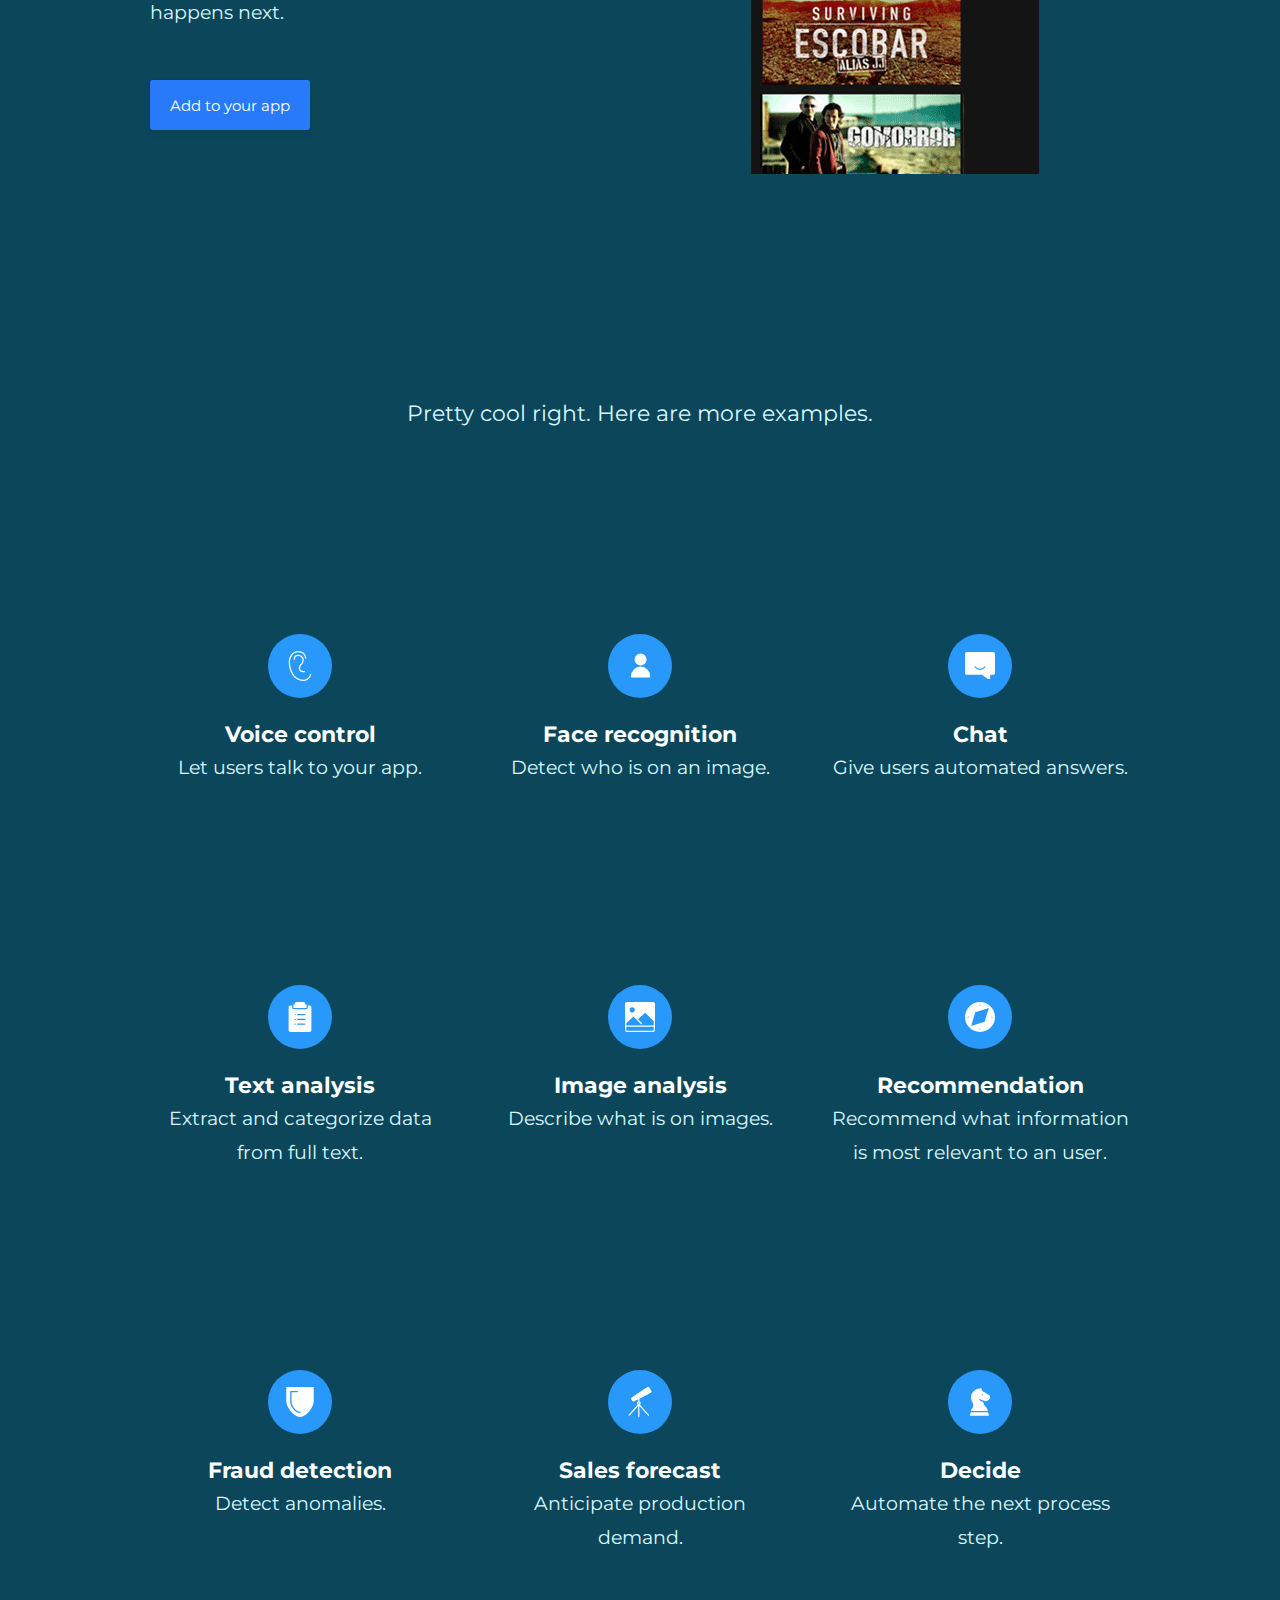
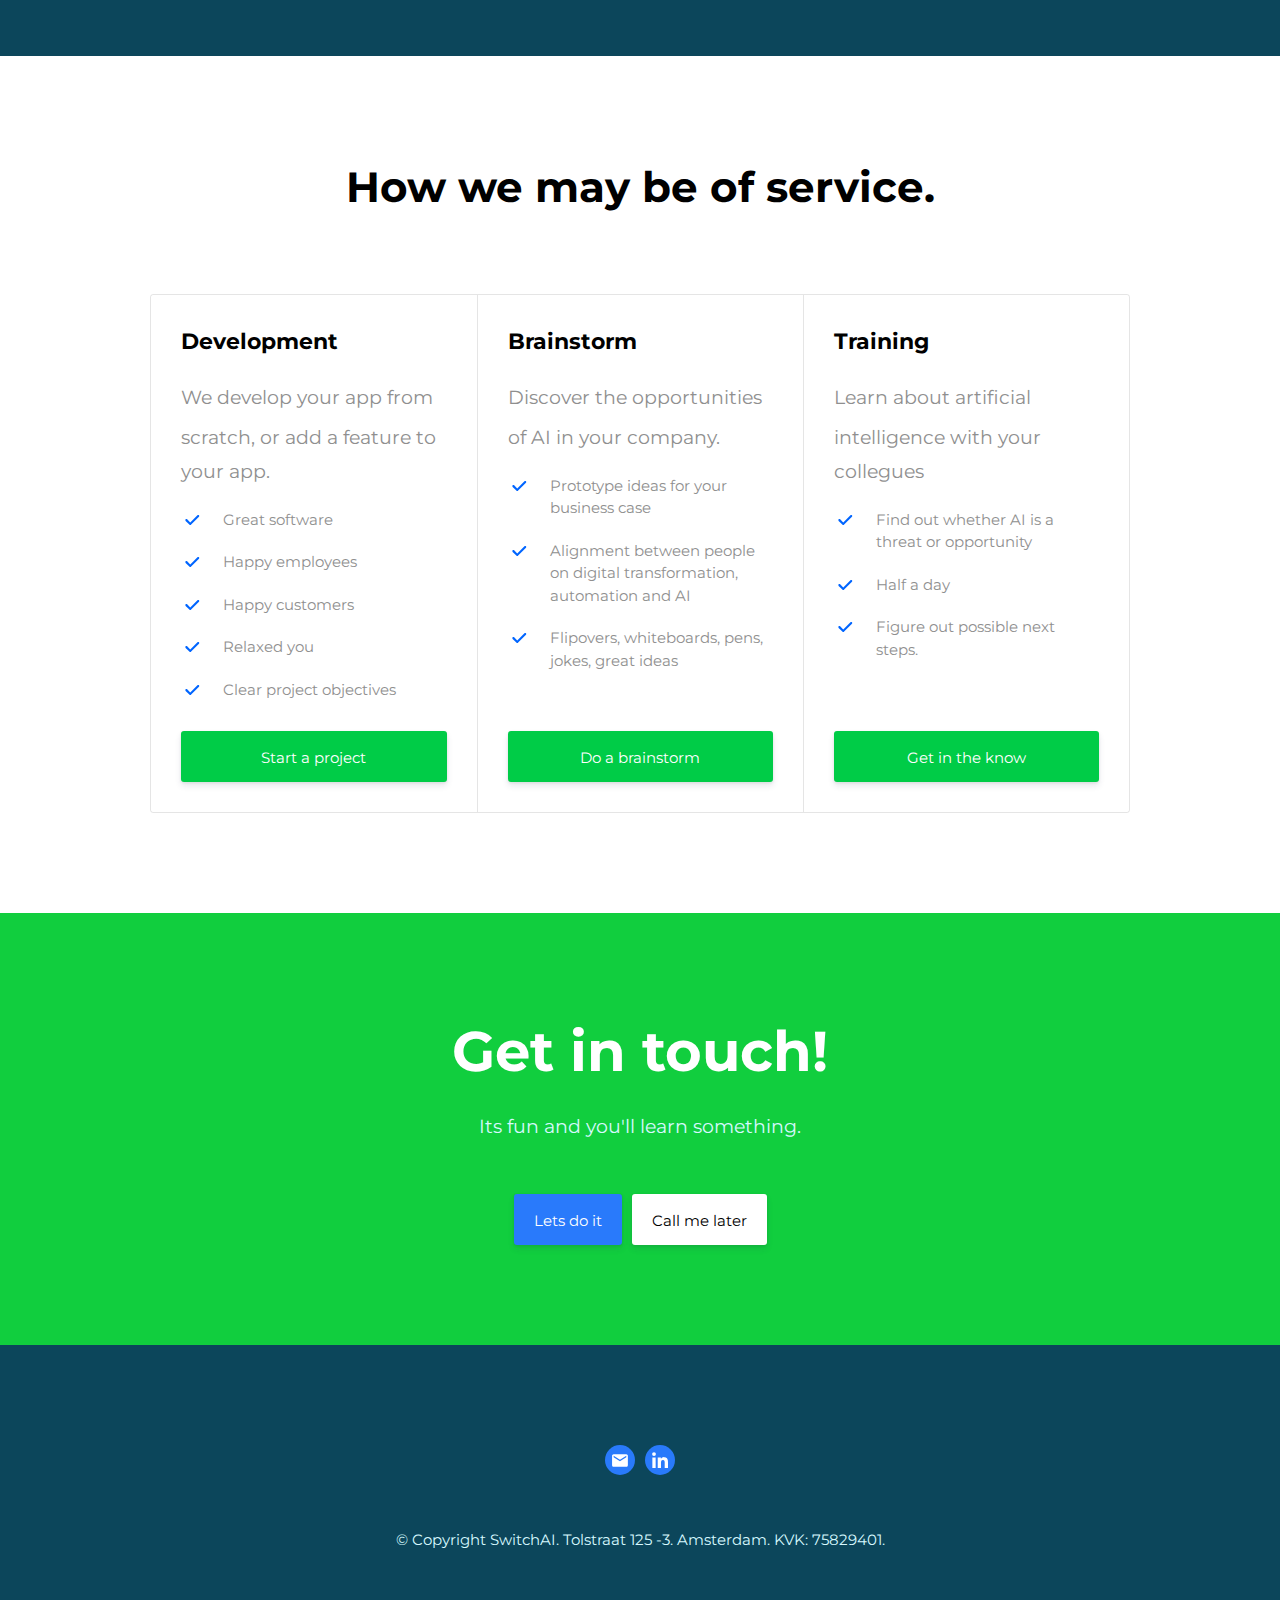
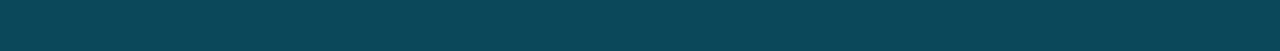
==== commit dab531c8: "changed gif to webm format, to reduce 93% file size of biggest file" ====
--- a/index.html
+++ b/index.html
@@ -339,10 +339,18 @@
           <div class="col-6 flex center-vertical">
             <div class="iphoneandroid noshrink launchaco-builder-hoverable">
               <div class="iphoneandroid-android">
-                <div class="mask"><img src="images/26e6204e-d838-45c9-8124-5fb79759bba9.gif"" alt="Screenshot of Android App" class="mask-img"></div>
+                <div class="mask">
+                  <img src="images/26e6204e-d838-45c9-8124-5fb79759bba9.gif"" alt="Text extraction" class="mask-img">
+                </div>
               </div>
               <div class="iphoneandroid-iphone">
-                <div class="mask"><img src="images/00ddf748-accd-465e-bab5-0218eb5d749f.gif" alt="Screenshot of iPhone App" class="mask-img"></div>
+                <div class="mask">
+                  <div class="mask">
+                    <video class="mask-img" width= "288" height="288" autoplay loop>
+                      <source src="images/pose-detection.webm" type="video/webm">
+                      </video>
+                  </div>
+                </div>
               </div>
             </div>
           </div>
@@ -411,7 +419,12 @@
         </div>
         <div class="col-6 flex center-horizontal center-vertical">
           <div class="launchaco-builder-hoverable">
-            <div class=""><img src="images/00ddf748-accd-465e-bab5-0218eb5d749f.gif" alt="Image recognition, object detection and pose detection" class="custom-img"></div>
+            <div class="">
+              <video class="mask-img" width= "288" height="288" autoplay loop>
+                <source src="images/pose-detection.webm" type="video/webm">
+                <!-- add image including an alt when video does not load; alt="Image recognition, object detection and pose detection"-->
+                </video>
+            </div>
           </div>
         </div>
       </div>
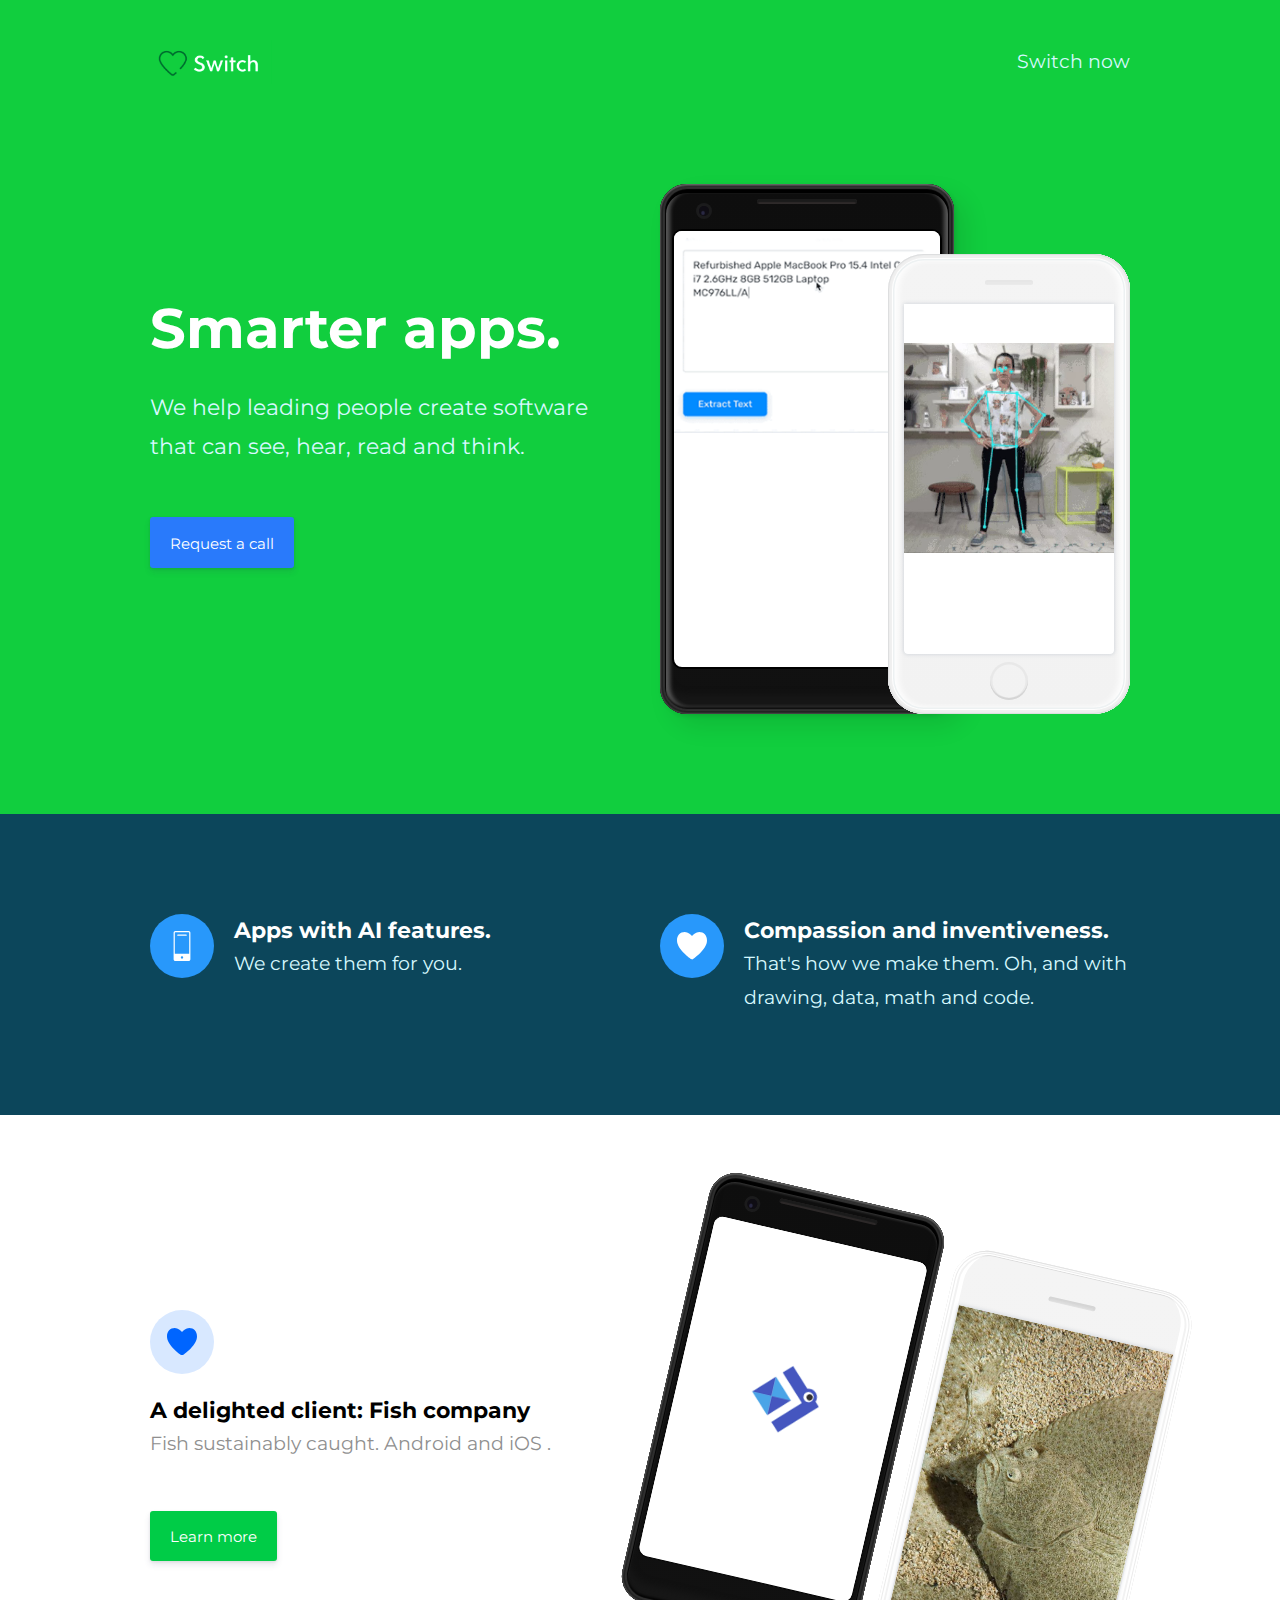
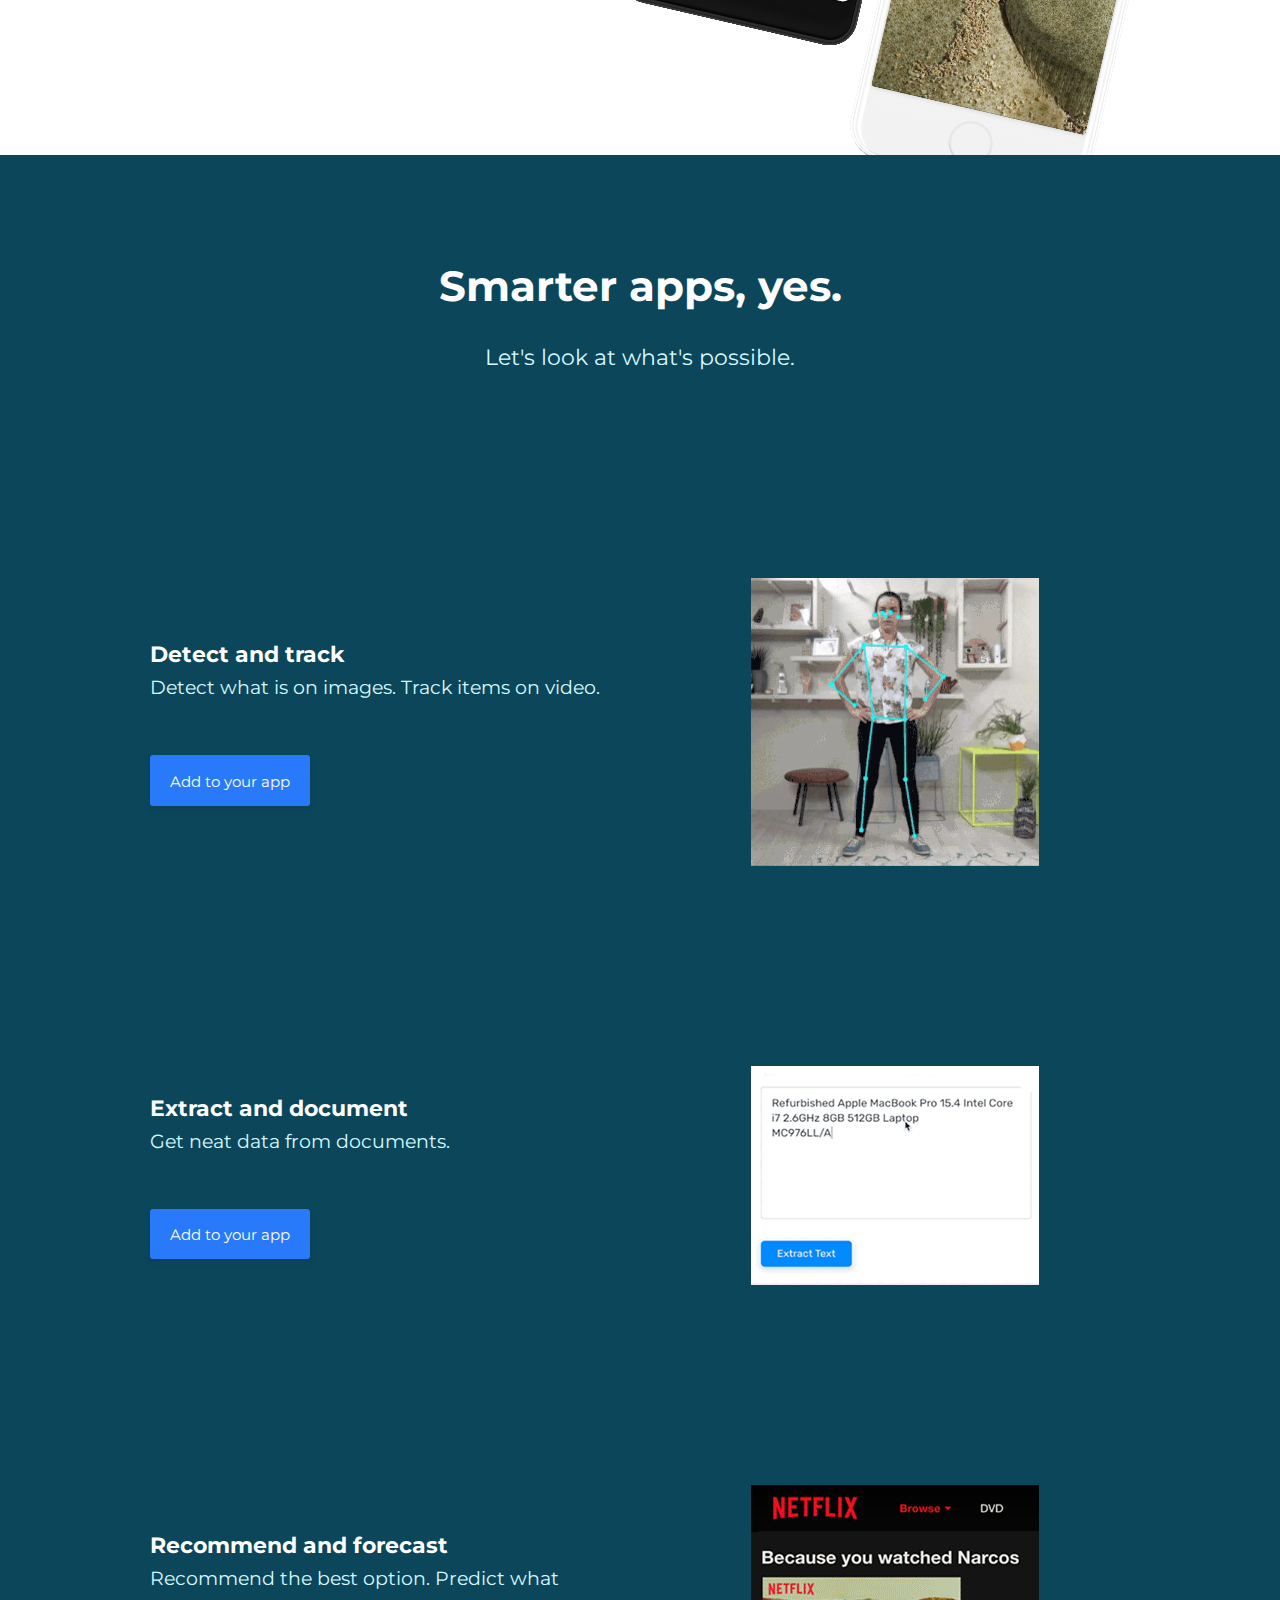
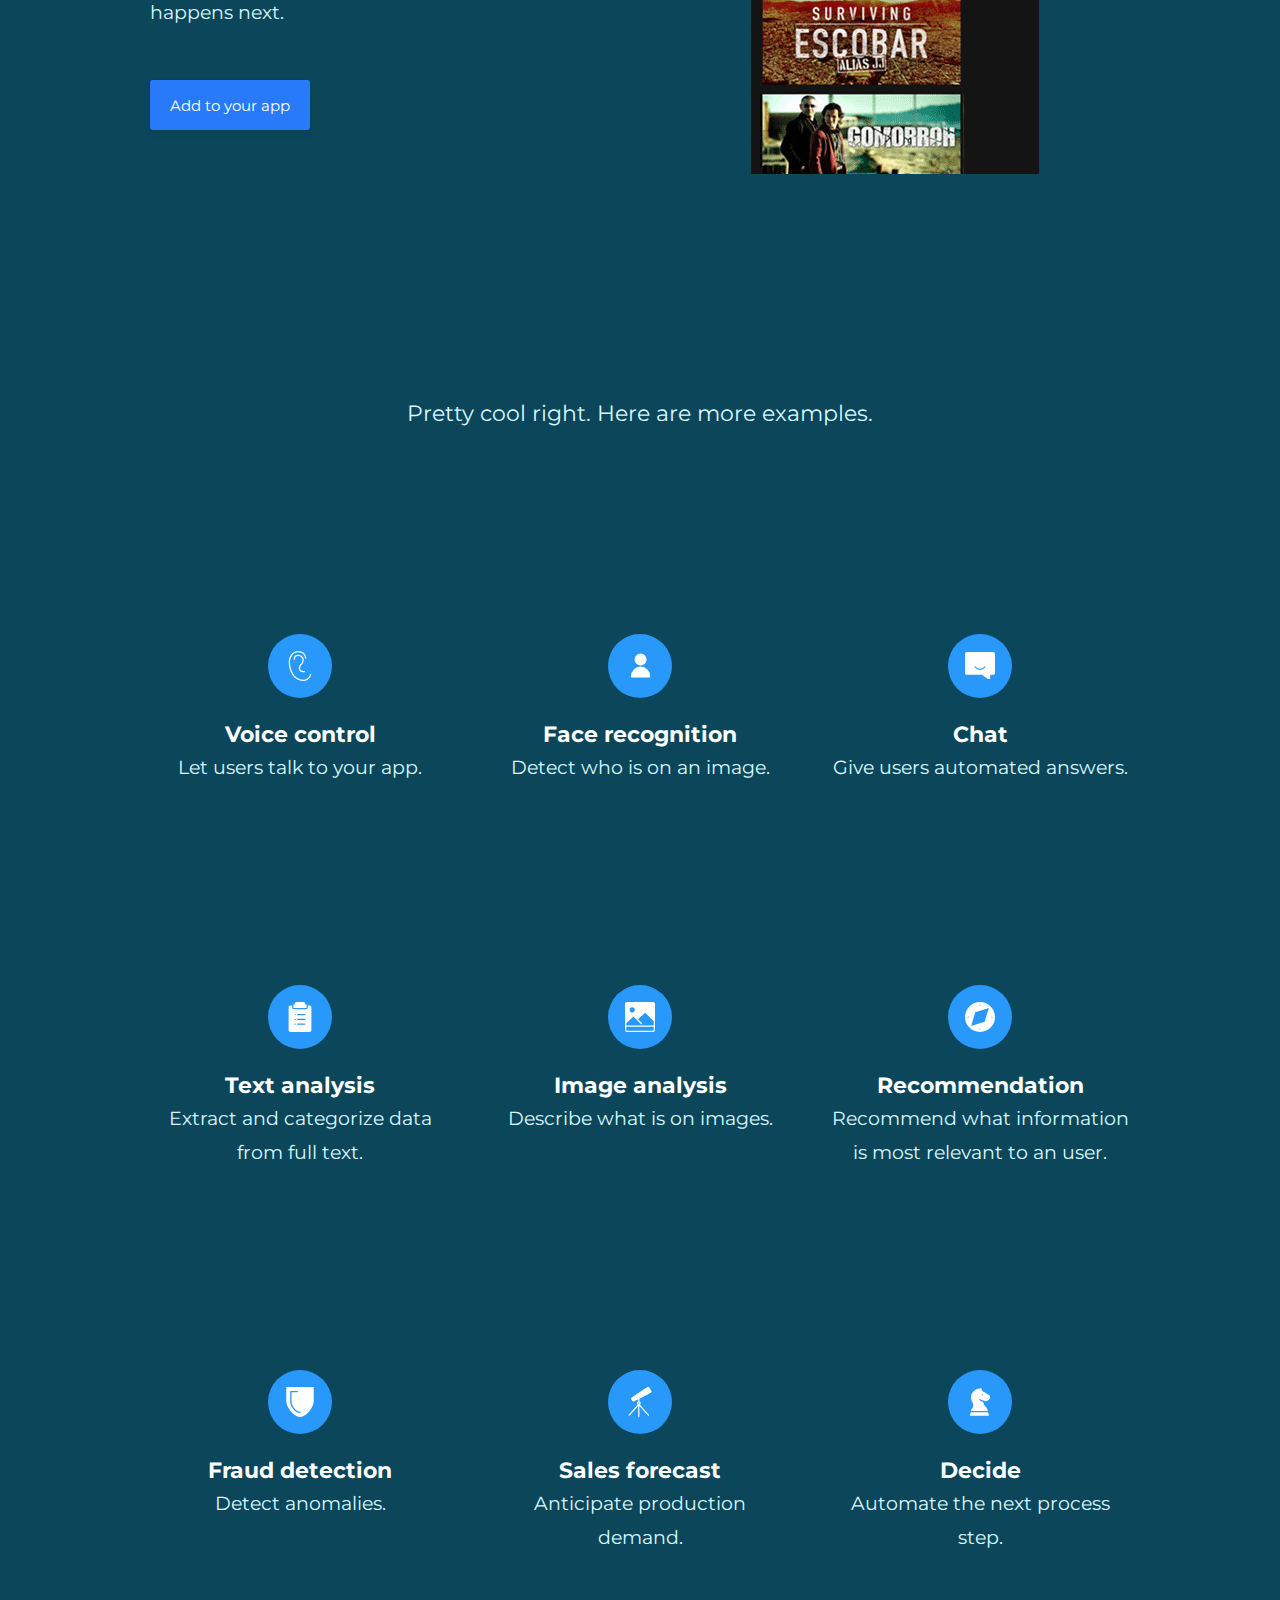
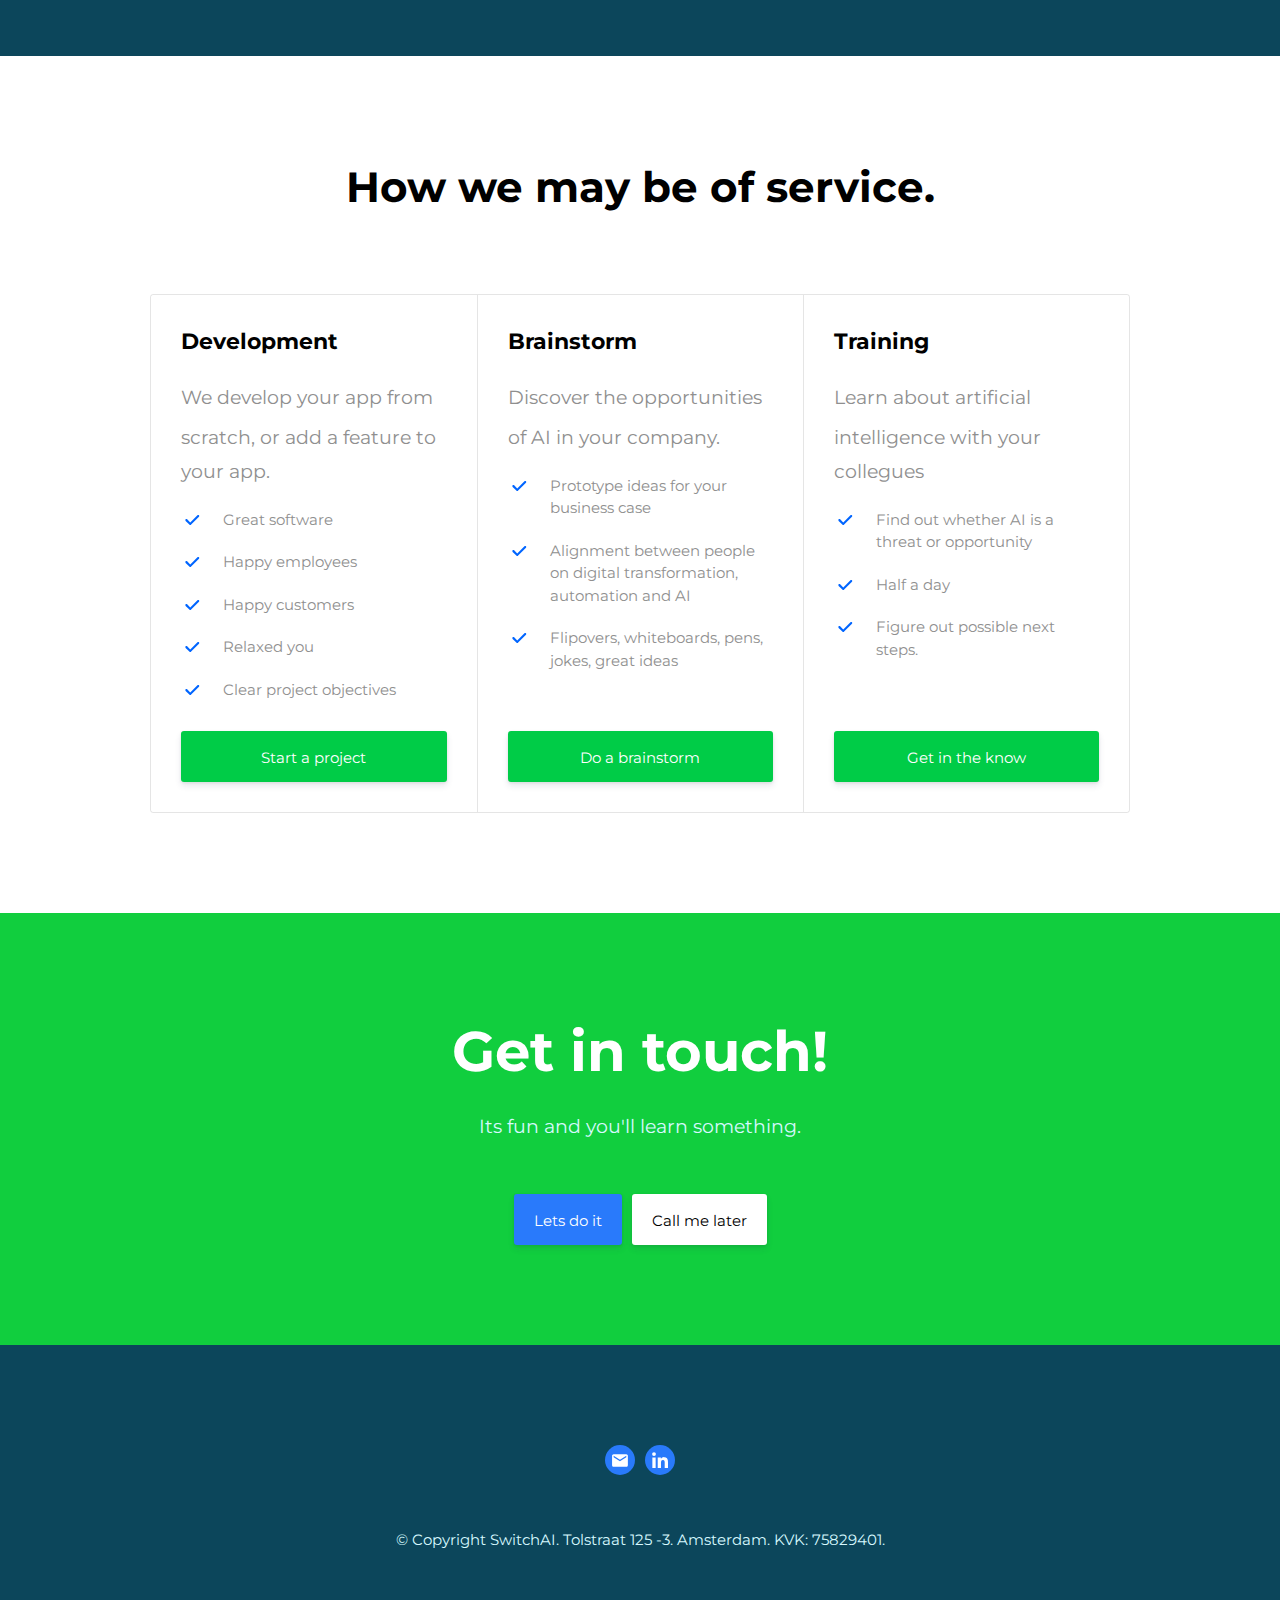
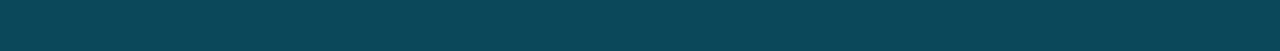
==== commit 72a00385: "test speed without hubspot code on the website" ====
--- a/index.html
+++ b/index.html
@@ -646,7 +646,7 @@
       </div>
     </footer>
  <!-- Start of HubSpot Embed Code -->
- <script type="text/javascript" id="hs-script-loader" async defer src="//js.hs-scripts.com/7022822.js"></script>
+ <!-- <script type="text/javascript" id="hs-script-loader" async defer src="//js.hs-scripts.com/7022822.js"></script> -->
  <!-- End of HubSpot Embed Code -->
    </body>
    <script type="text/javascript">
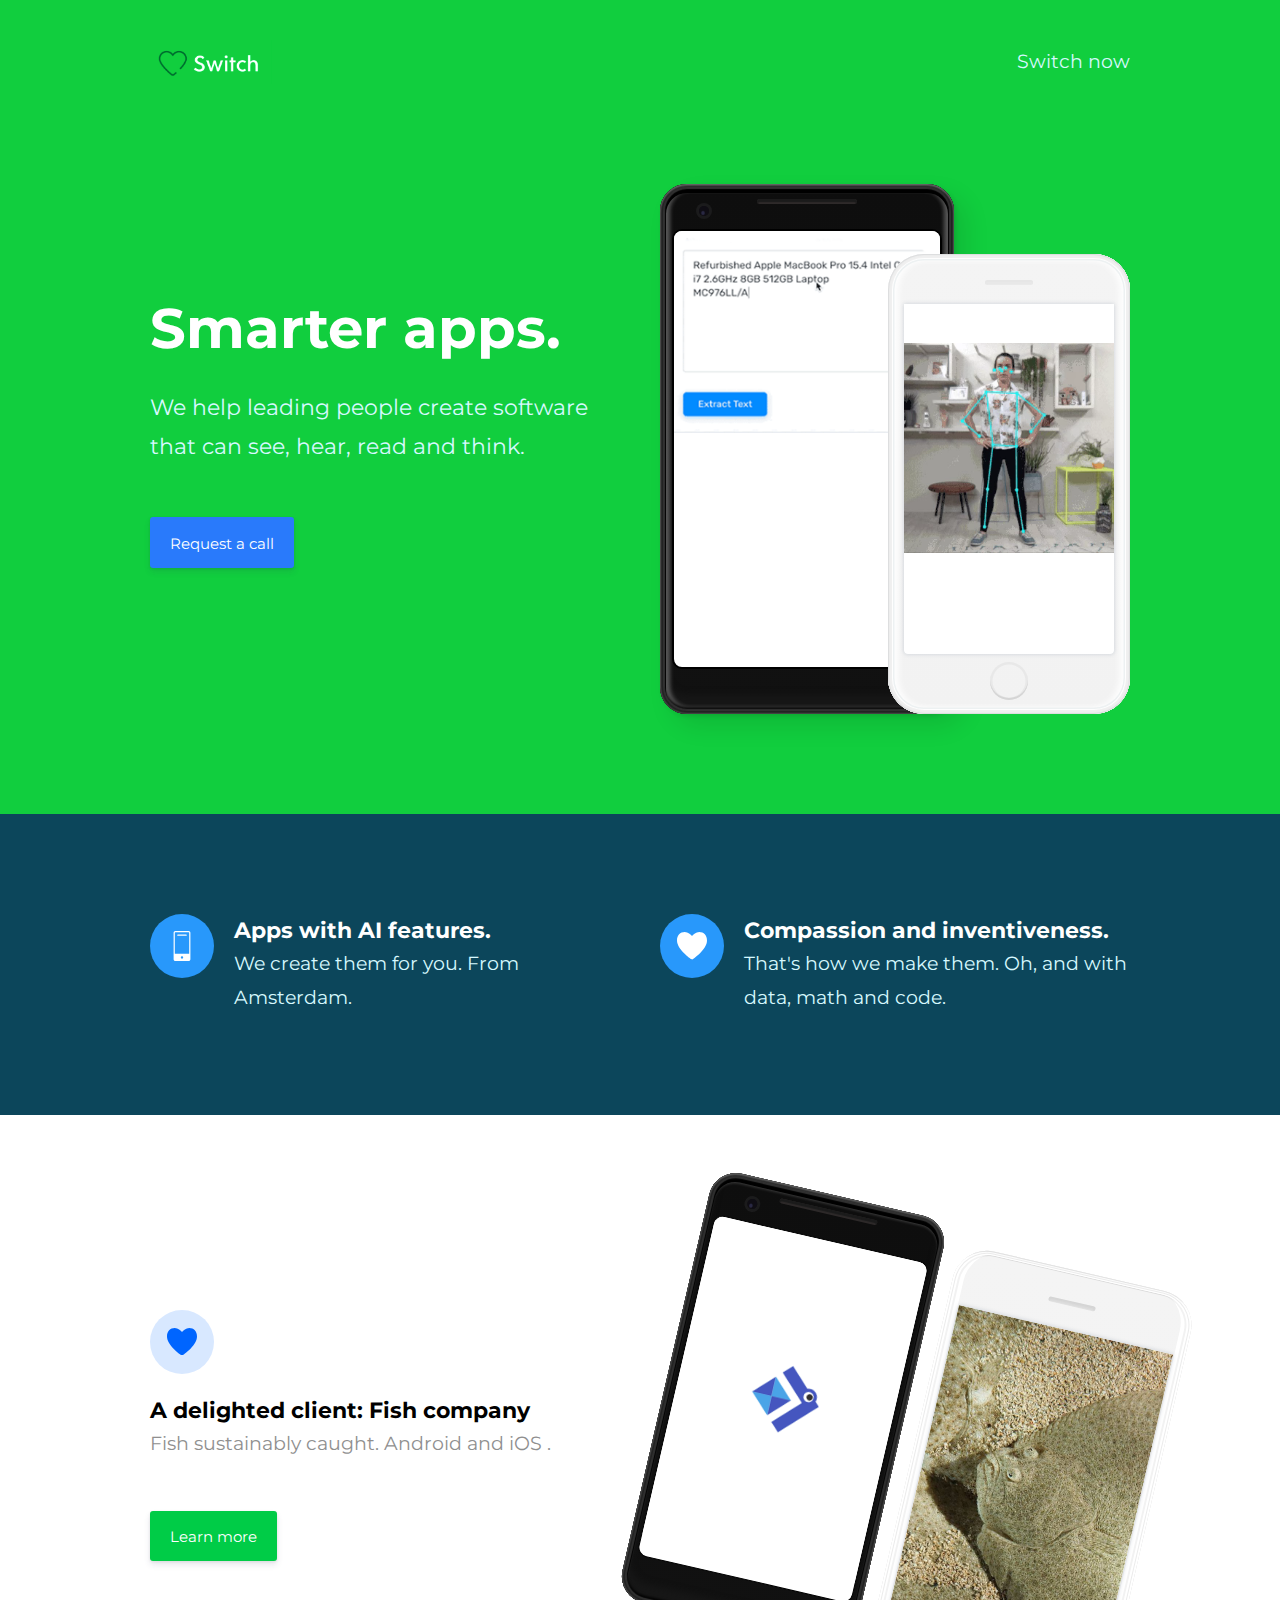
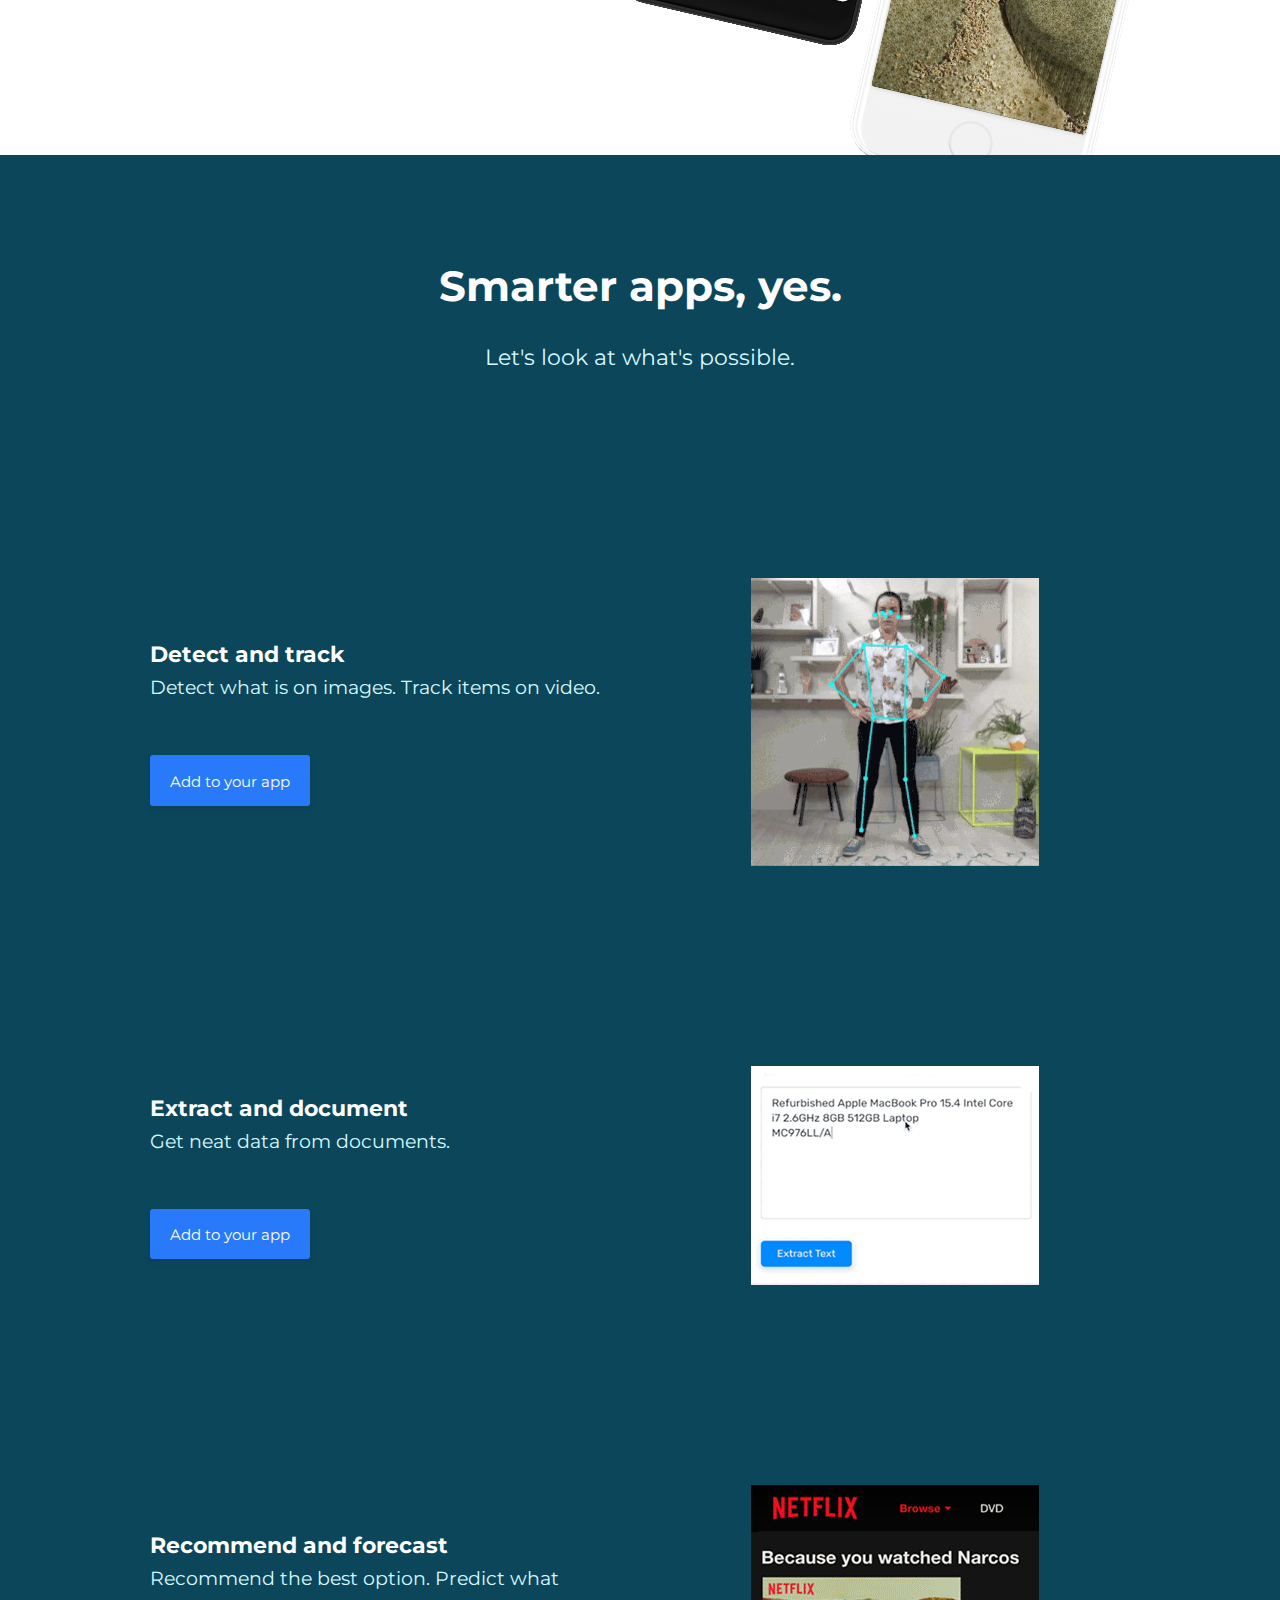
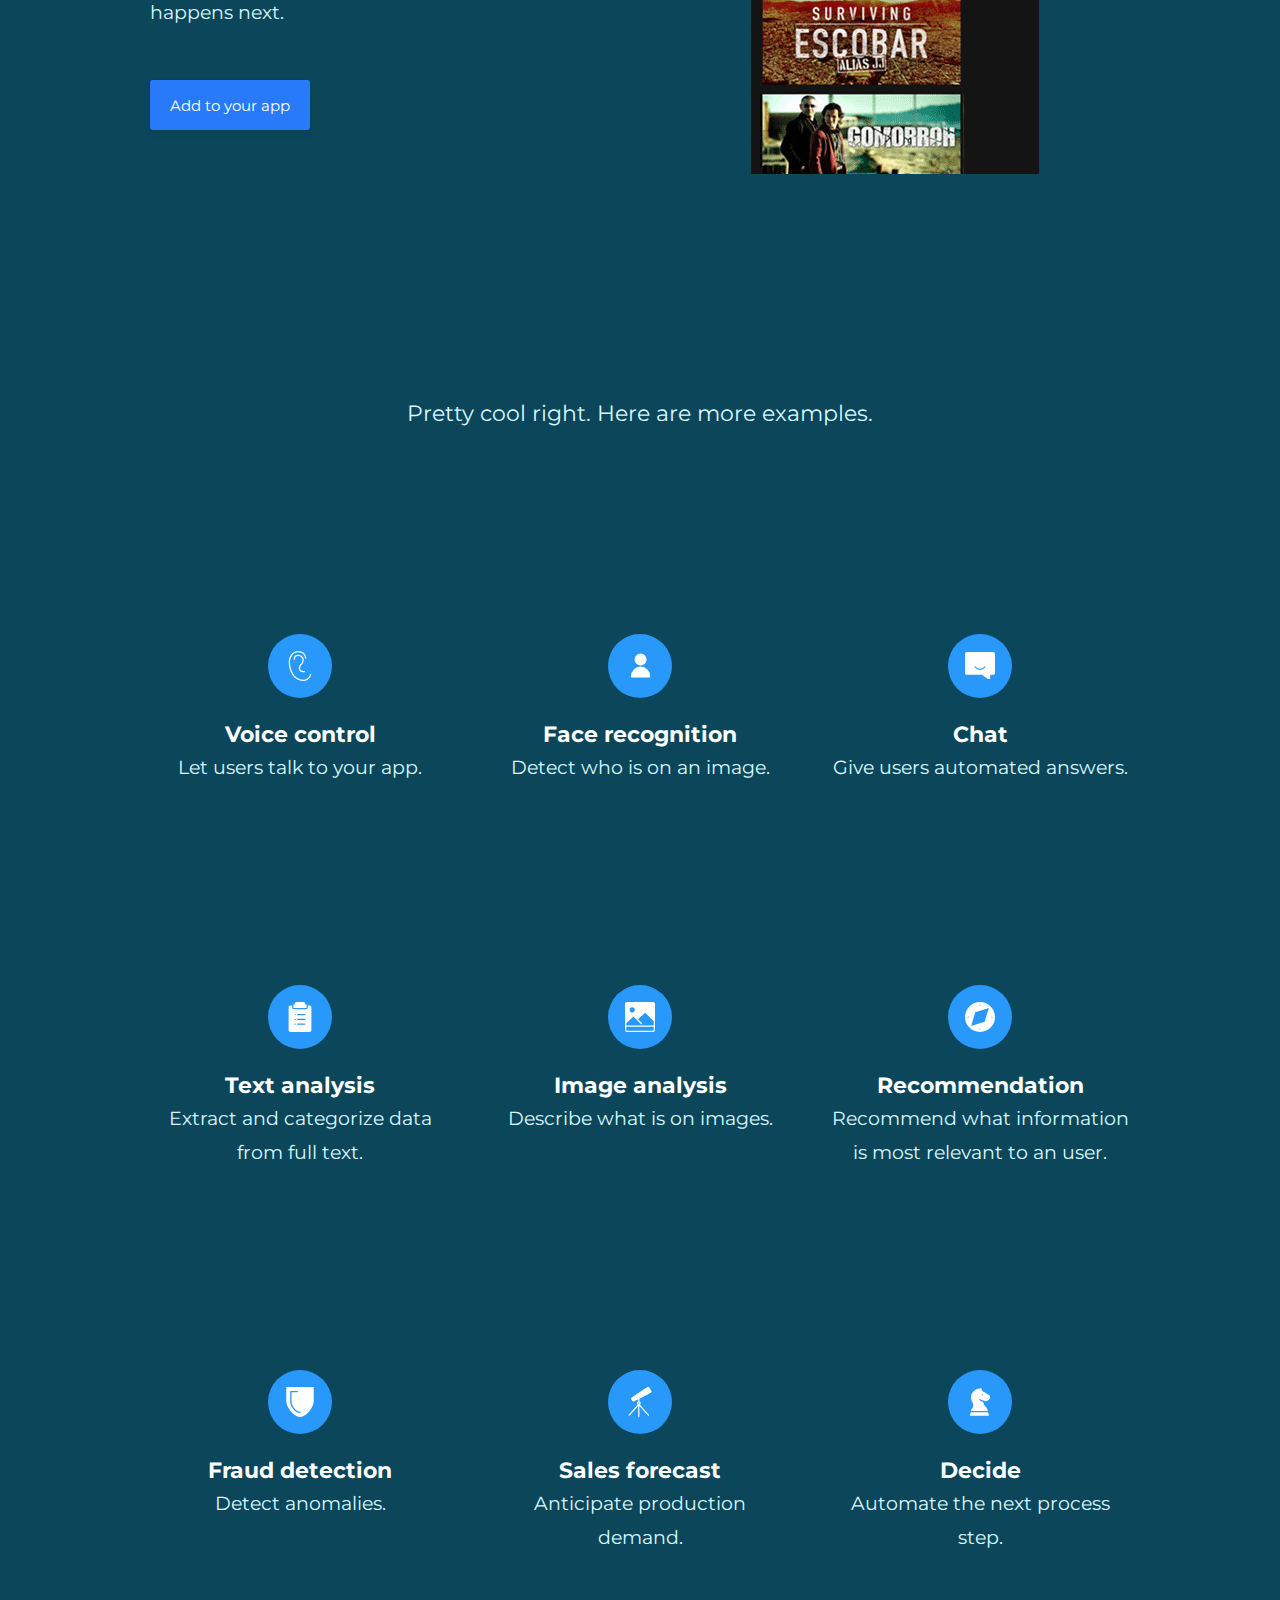
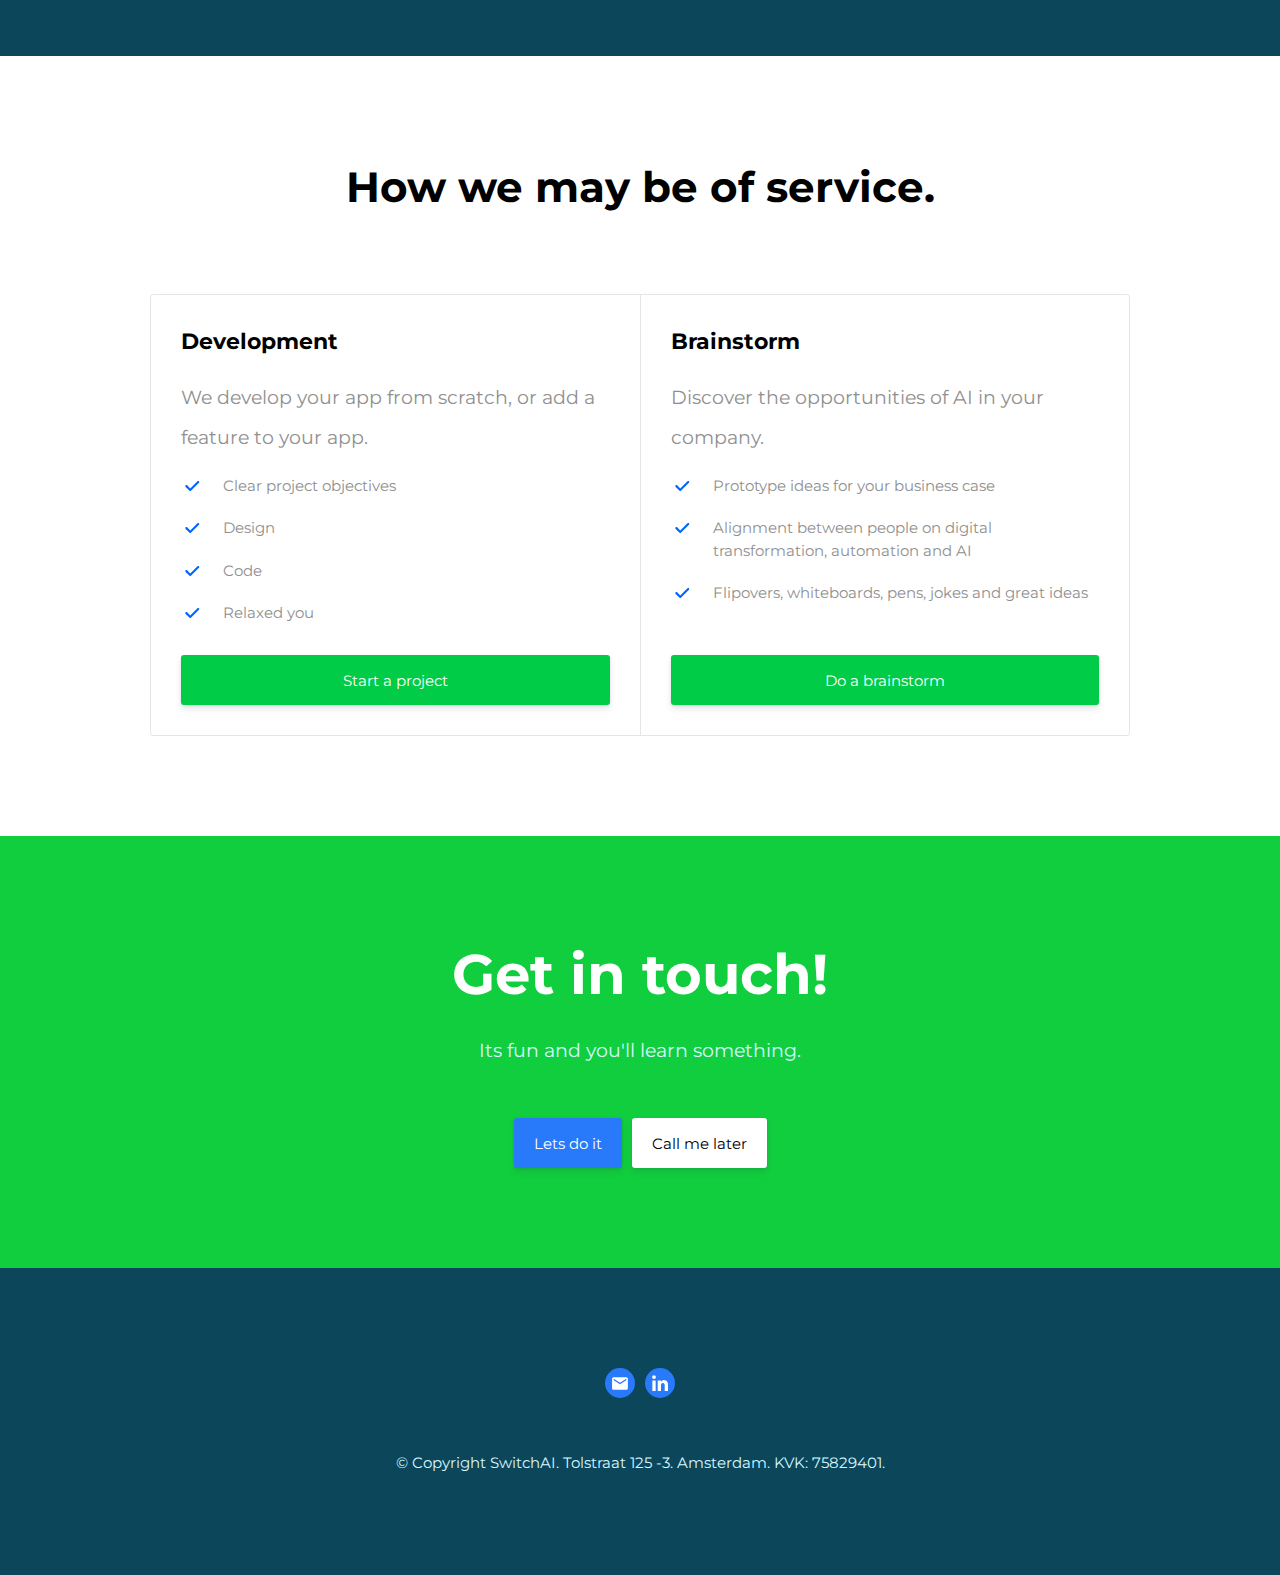
==== commit ec143b47: "simplified the offer section. also minor changes to the second section" ====
--- a/index.html
+++ b/index.html
@@ -364,7 +364,7 @@
         </svg></i>
         <div>
             <h3 class="bold primary-color launchaco-builder-hoverable">Apps with AI features.</h3>
-            <p class="paragraph secondary-color launchaco-builder-hoverable">We create them for you.</p>
+            <p class="paragraph secondary-color launchaco-builder-hoverable">We create them for you. From Amsterdam. </p>
           </div>
         </div>
         <div class="col-6 flex mobile-flex-wrap mobile-text-center"><i class="icon secondary-bg mr20 mobile-center-icon launchaco-builder-hoverable"><svg class="svg-fill" viewBox="0 0 25 23" xmlns="http://www.w3.org/2000/svg">
@@ -372,7 +372,7 @@
             </svg></i>
             <div>
             <h3 class="bold primary-color launchaco-builder-hoverable">Compassion and inventiveness.</h3>
-            <p class="paragraph secondary-color launchaco-builder-hoverable">That's how we make them. Oh, and with drawing, data, math and code.</p>
+            <p class="paragraph secondary-color launchaco-builder-hoverable">That's how we make them. Oh, and with data, math and code.</p>
           </div>
         </div>
       </div>
@@ -548,7 +548,7 @@
       <div class="container-lrg">
         <div class="col-12">
           <div class="card flex mobile-flex-wrap">
-            <div class="col-4 pad30 flex flex-column spread launchaco-builder-hoverable">
+            <div class="col-6 pad30 flex flex-column spread launchaco-builder-hoverable">
               <div class="mb20">
                 <h4 class="bold primary-color">Development</h4> <b class="heading primary-color"></b> <span class="paragraph secondary-color">We develop your app from scratch, or add a feature to your app.</span>
                 <ul class="mt20">
@@ -556,31 +556,26 @@
                       <g transform="translate(4.000000, 5.000000)">
                         <path d="M5.24961475,8.39956394 L2.16512063,5.35475362 C1.74038521,4.93548271 1.05017933,4.9352057 0.624646383,5.35526395 C0.199019838,5.77541456 0.198881924,6.45614266 0.624129379,6.8759191 L4.35212111,10.555948 C4.38658274,10.6034965 4.42544251,10.6488955 4.46870038,10.6915969 C4.70907746,10.9288814 5.03375662,11.0320952 5.3475228,11.0013023 C5.59592563,10.9812599 5.83876209,10.8774981 6.02880771,10.6898975 C6.06831079,10.6509027 6.10414872,10.6096632 6.13632157,10.5665961 L13.9850992,2.81879759 C14.4107939,2.39857976 14.410861,1.71746456 13.985328,1.29740632 C13.5597015,0.8772557 12.8697673,0.877449143 12.444108,1.29763217 L5.24961475,8.39956394 Z"></path>
                       </g>
-                    </svg> <span class="span secondary-color">Great software</span></li>
+                    </svg> <span class="span secondary-color">Clear project objectives</span></li>
                   <li class="flex mb20"><svg width="22px" height="22px" viewBox="0 0 22 22" version="1.1" xmlns="http://www.w3.org/2000/svg" xmlns:xlink="http://www.w3.org/1999/xlink" class="svg-fill noshrink mr20">
                       <g transform="translate(4.000000, 5.000000)">
                         <path d="M5.24961475,8.39956394 L2.16512063,5.35475362 C1.74038521,4.93548271 1.05017933,4.9352057 0.624646383,5.35526395 C0.199019838,5.77541456 0.198881924,6.45614266 0.624129379,6.8759191 L4.35212111,10.555948 C4.38658274,10.6034965 4.42544251,10.6488955 4.46870038,10.6915969 C4.70907746,10.9288814 5.03375662,11.0320952 5.3475228,11.0013023 C5.59592563,10.9812599 5.83876209,10.8774981 6.02880771,10.6898975 C6.06831079,10.6509027 6.10414872,10.6096632 6.13632157,10.5665961 L13.9850992,2.81879759 C14.4107939,2.39857976 14.410861,1.71746456 13.985328,1.29740632 C13.5597015,0.8772557 12.8697673,0.877449143 12.444108,1.29763217 L5.24961475,8.39956394 Z"></path>
                       </g>
-                    </svg> <span class="span secondary-color">Happy employees</span></li>
+                    </svg> <span class="span secondary-color">Design</span></li>
                   <li class="flex mb20"><svg width="22px" height="22px" viewBox="0 0 22 22" version="1.1" xmlns="http://www.w3.org/2000/svg" xmlns:xlink="http://www.w3.org/1999/xlink" class="svg-fill noshrink mr20">
                       <g transform="translate(4.000000, 5.000000)">
                         <path d="M5.24961475,8.39956394 L2.16512063,5.35475362 C1.74038521,4.93548271 1.05017933,4.9352057 0.624646383,5.35526395 C0.199019838,5.77541456 0.198881924,6.45614266 0.624129379,6.8759191 L4.35212111,10.555948 C4.38658274,10.6034965 4.42544251,10.6488955 4.46870038,10.6915969 C4.70907746,10.9288814 5.03375662,11.0320952 5.3475228,11.0013023 C5.59592563,10.9812599 5.83876209,10.8774981 6.02880771,10.6898975 C6.06831079,10.6509027 6.10414872,10.6096632 6.13632157,10.5665961 L13.9850992,2.81879759 C14.4107939,2.39857976 14.410861,1.71746456 13.985328,1.29740632 C13.5597015,0.8772557 12.8697673,0.877449143 12.444108,1.29763217 L5.24961475,8.39956394 Z"></path>
                       </g>
-                    </svg> <span class="span secondary-color">Happy customers</span></li>
-                  <li class="flex mb20"><svg width="22px" height="22px" viewBox="0 0 22 22" version="1.1" xmlns="http://www.w3.org/2000/svg" xmlns:xlink="http://www.w3.org/1999/xlink" class="svg-fill noshrink mr20">
+                    </svg> <span class="span secondary-color">Code</span></li>
+                   <li class="flex mb20"><svg width="22px" height="22px" viewBox="0 0 22 22" version="1.1" xmlns="http://www.w3.org/2000/svg" xmlns:xlink="http://www.w3.org/1999/xlink" class="svg-fill noshrink mr20">
                       <g transform="translate(4.000000, 5.000000)">
                         <path d="M5.24961475,8.39956394 L2.16512063,5.35475362 C1.74038521,4.93548271 1.05017933,4.9352057 0.624646383,5.35526395 C0.199019838,5.77541456 0.198881924,6.45614266 0.624129379,6.8759191 L4.35212111,10.555948 C4.38658274,10.6034965 4.42544251,10.6488955 4.46870038,10.6915969 C4.70907746,10.9288814 5.03375662,11.0320952 5.3475228,11.0013023 C5.59592563,10.9812599 5.83876209,10.8774981 6.02880771,10.6898975 C6.06831079,10.6509027 6.10414872,10.6096632 6.13632157,10.5665961 L13.9850992,2.81879759 C14.4107939,2.39857976 14.410861,1.71746456 13.985328,1.29740632 C13.5597015,0.8772557 12.8697673,0.877449143 12.444108,1.29763217 L5.24961475,8.39956394 Z"></path>
                       </g>
                     </svg> <span class="span secondary-color">Relaxed you</span></li>
-                  <li class="flex mb20"><svg width="22px" height="22px" viewBox="0 0 22 22" version="1.1" xmlns="http://www.w3.org/2000/svg" xmlns:xlink="http://www.w3.org/1999/xlink" class="svg-fill noshrink mr20">
-                      <g transform="translate(4.000000, 5.000000)">
-                        <path d="M5.24961475,8.39956394 L2.16512063,5.35475362 C1.74038521,4.93548271 1.05017933,4.9352057 0.624646383,5.35526395 C0.199019838,5.77541456 0.198881924,6.45614266 0.624129379,6.8759191 L4.35212111,10.555948 C4.38658274,10.6034965 4.42544251,10.6488955 4.46870038,10.6915969 C4.70907746,10.9288814 5.03375662,11.0320952 5.3475228,11.0013023 C5.59592563,10.9812599 5.83876209,10.8774981 6.02880771,10.6898975 C6.06831079,10.6509027 6.10414872,10.6096632 6.13632157,10.5665961 L13.9850992,2.81879759 C14.4107939,2.39857976 14.410861,1.71746456 13.985328,1.29740632 C13.5597015,0.8772557 12.8697673,0.877449143 12.444108,1.29763217 L5.24961475,8.39956394 Z"></path>
-                      </g>
-                    </svg> <span class="span secondary-color">Clear project objectives</span></li>
                 </ul>
               </div> <a href="http://eepurl.com/gFDGAD" target="_blank" class="button mobile-text-center mt10 launchaco-builder-hoverable button__full mobile-text-center accent-bg primary-color"> <span> Start a project </span></a>
             </div>  
-            <div class="col-4 pad30 flex flex-column spread launchaco-builder-hoverable">
+            <div class="col-6 pad30 flex flex-column spread launchaco-builder-hoverable">
               <div class="mb20">
                 <h4 class="bold primary-color">Brainstorm</h4> <b class="heading primary-color"></b> <span class="paragraph secondary-color">Discover the opportunities of AI in your company.</span>
                 <ul class="mt20">
@@ -598,31 +593,9 @@
                       <g transform="translate(4.000000, 5.000000)">
                         <path d="M5.24961475,8.39956394 L2.16512063,5.35475362 C1.74038521,4.93548271 1.05017933,4.9352057 0.624646383,5.35526395 C0.199019838,5.77541456 0.198881924,6.45614266 0.624129379,6.8759191 L4.35212111,10.555948 C4.38658274,10.6034965 4.42544251,10.6488955 4.46870038,10.6915969 C4.70907746,10.9288814 5.03375662,11.0320952 5.3475228,11.0013023 C5.59592563,10.9812599 5.83876209,10.8774981 6.02880771,10.6898975 C6.06831079,10.6509027 6.10414872,10.6096632 6.13632157,10.5665961 L13.9850992,2.81879759 C14.4107939,2.39857976 14.410861,1.71746456 13.985328,1.29740632 C13.5597015,0.8772557 12.8697673,0.877449143 12.444108,1.29763217 L5.24961475,8.39956394 Z"></path>
                       </g>
-                    </svg> <span class="span secondary-color">Flipovers, whiteboards, pens, jokes, great ideas</span></li>
+                    </svg> <span class="span secondary-color">Flipovers, whiteboards, pens, jokes and great ideas</span></li>
                 </ul>
               </div> <a href="http://eepurl.com/gFDGAD" target="_blank" class="button mobile-text-center mt10 launchaco-builder-hoverable button__full mobile-text-center accent-bg primary-color"> <span> Do a brainstorm </span></a>
-            </div>
-            <div class="col-4 pad30 flex flex-column spread launchaco-builder-hoverable">
-              <div class="mb20">
-                <h4 class="bold primary-color">Training</h4> <b class="heading primary-color"></b> <span class="paragraph secondary-color">Learn about artificial intelligence with your collegues </span>
-                <ul class="mt20">
-                  <li class="flex mb20"><svg width="22px" height="22px" viewBox="0 0 22 22" version="1.1" xmlns="http://www.w3.org/2000/svg" xmlns:xlink="http://www.w3.org/1999/xlink" class="svg-fill noshrink mr20">
-                      <g transform="translate(4.000000, 5.000000)">
-                        <path d="M5.24961475,8.39956394 L2.16512063,5.35475362 C1.74038521,4.93548271 1.05017933,4.9352057 0.624646383,5.35526395 C0.199019838,5.77541456 0.198881924,6.45614266 0.624129379,6.8759191 L4.35212111,10.555948 C4.38658274,10.6034965 4.42544251,10.6488955 4.46870038,10.6915969 C4.70907746,10.9288814 5.03375662,11.0320952 5.3475228,11.0013023 C5.59592563,10.9812599 5.83876209,10.8774981 6.02880771,10.6898975 C6.06831079,10.6509027 6.10414872,10.6096632 6.13632157,10.5665961 L13.9850992,2.81879759 C14.4107939,2.39857976 14.410861,1.71746456 13.985328,1.29740632 C13.5597015,0.8772557 12.8697673,0.877449143 12.444108,1.29763217 L5.24961475,8.39956394 Z"></path>
-                      </g>
-                    </svg> <span class="span secondary-color">Find out whether AI is a threat or opportunity</span></li>
-                  <li class="flex mb20"><svg width="22px" height="22px" viewBox="0 0 22 22" version="1.1" xmlns="http://www.w3.org/2000/svg" xmlns:xlink="http://www.w3.org/1999/xlink" class="svg-fill noshrink mr20">
-                      <g transform="translate(4.000000, 5.000000)">
-                        <path d="M5.24961475,8.39956394 L2.16512063,5.35475362 C1.74038521,4.93548271 1.05017933,4.9352057 0.624646383,5.35526395 C0.199019838,5.77541456 0.198881924,6.45614266 0.624129379,6.8759191 L4.35212111,10.555948 C4.38658274,10.6034965 4.42544251,10.6488955 4.46870038,10.6915969 C4.70907746,10.9288814 5.03375662,11.0320952 5.3475228,11.0013023 C5.59592563,10.9812599 5.83876209,10.8774981 6.02880771,10.6898975 C6.06831079,10.6509027 6.10414872,10.6096632 6.13632157,10.5665961 L13.9850992,2.81879759 C14.4107939,2.39857976 14.410861,1.71746456 13.985328,1.29740632 C13.5597015,0.8772557 12.8697673,0.877449143 12.444108,1.29763217 L5.24961475,8.39956394 Z"></path>
-                      </g>
-                    </svg> <span class="span secondary-color">Half a day</span></li>
-                  <li class="flex mb20"><svg width="22px" height="22px" viewBox="0 0 22 22" version="1.1" xmlns="http://www.w3.org/2000/svg" xmlns:xlink="http://www.w3.org/1999/xlink" class="svg-fill noshrink mr20">
-                      <g transform="translate(4.000000, 5.000000)">
-                        <path d="M5.24961475,8.39956394 L2.16512063,5.35475362 C1.74038521,4.93548271 1.05017933,4.9352057 0.624646383,5.35526395 C0.199019838,5.77541456 0.198881924,6.45614266 0.624129379,6.8759191 L4.35212111,10.555948 C4.38658274,10.6034965 4.42544251,10.6488955 4.46870038,10.6915969 C4.70907746,10.9288814 5.03375662,11.0320952 5.3475228,11.0013023 C5.59592563,10.9812599 5.83876209,10.8774981 6.02880771,10.6898975 C6.06831079,10.6509027 6.10414872,10.6096632 6.13632157,10.5665961 L13.9850992,2.81879759 C14.4107939,2.39857976 14.410861,1.71746456 13.985328,1.29740632 C13.5597015,0.8772557 12.8697673,0.877449143 12.444108,1.29763217 L5.24961475,8.39956394 Z"></path>
-                      </g>
-                    </svg> <span class="span secondary-color">Figure out possible next steps.</span></li>
-                </ul>
-              </div> <a href="http://eepurl.com/gFDGAD" target="_blank" class="button mobile-text-center mt10 launchaco-builder-hoverable button__full mobile-text-center accent-bg primary-color"> <span> Get in the know </span></a>
             </div>
           </div>
         </div>
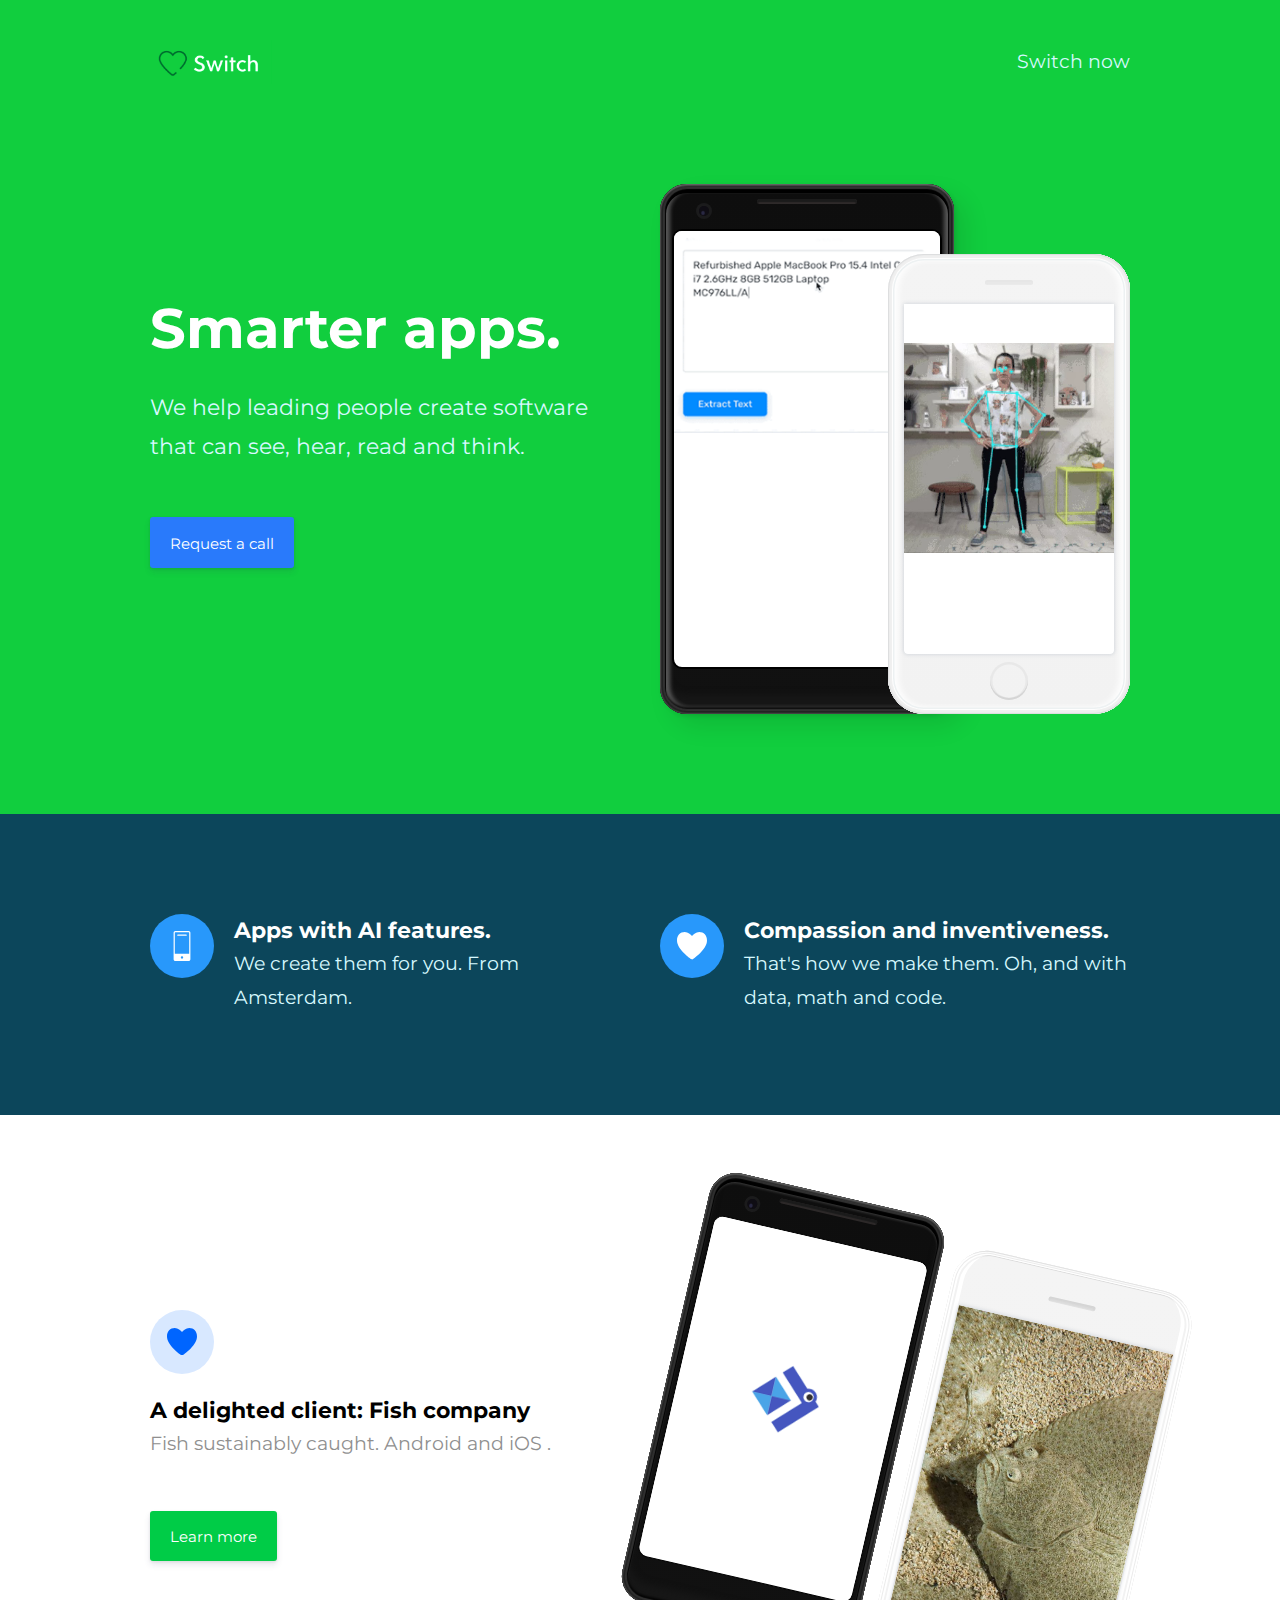
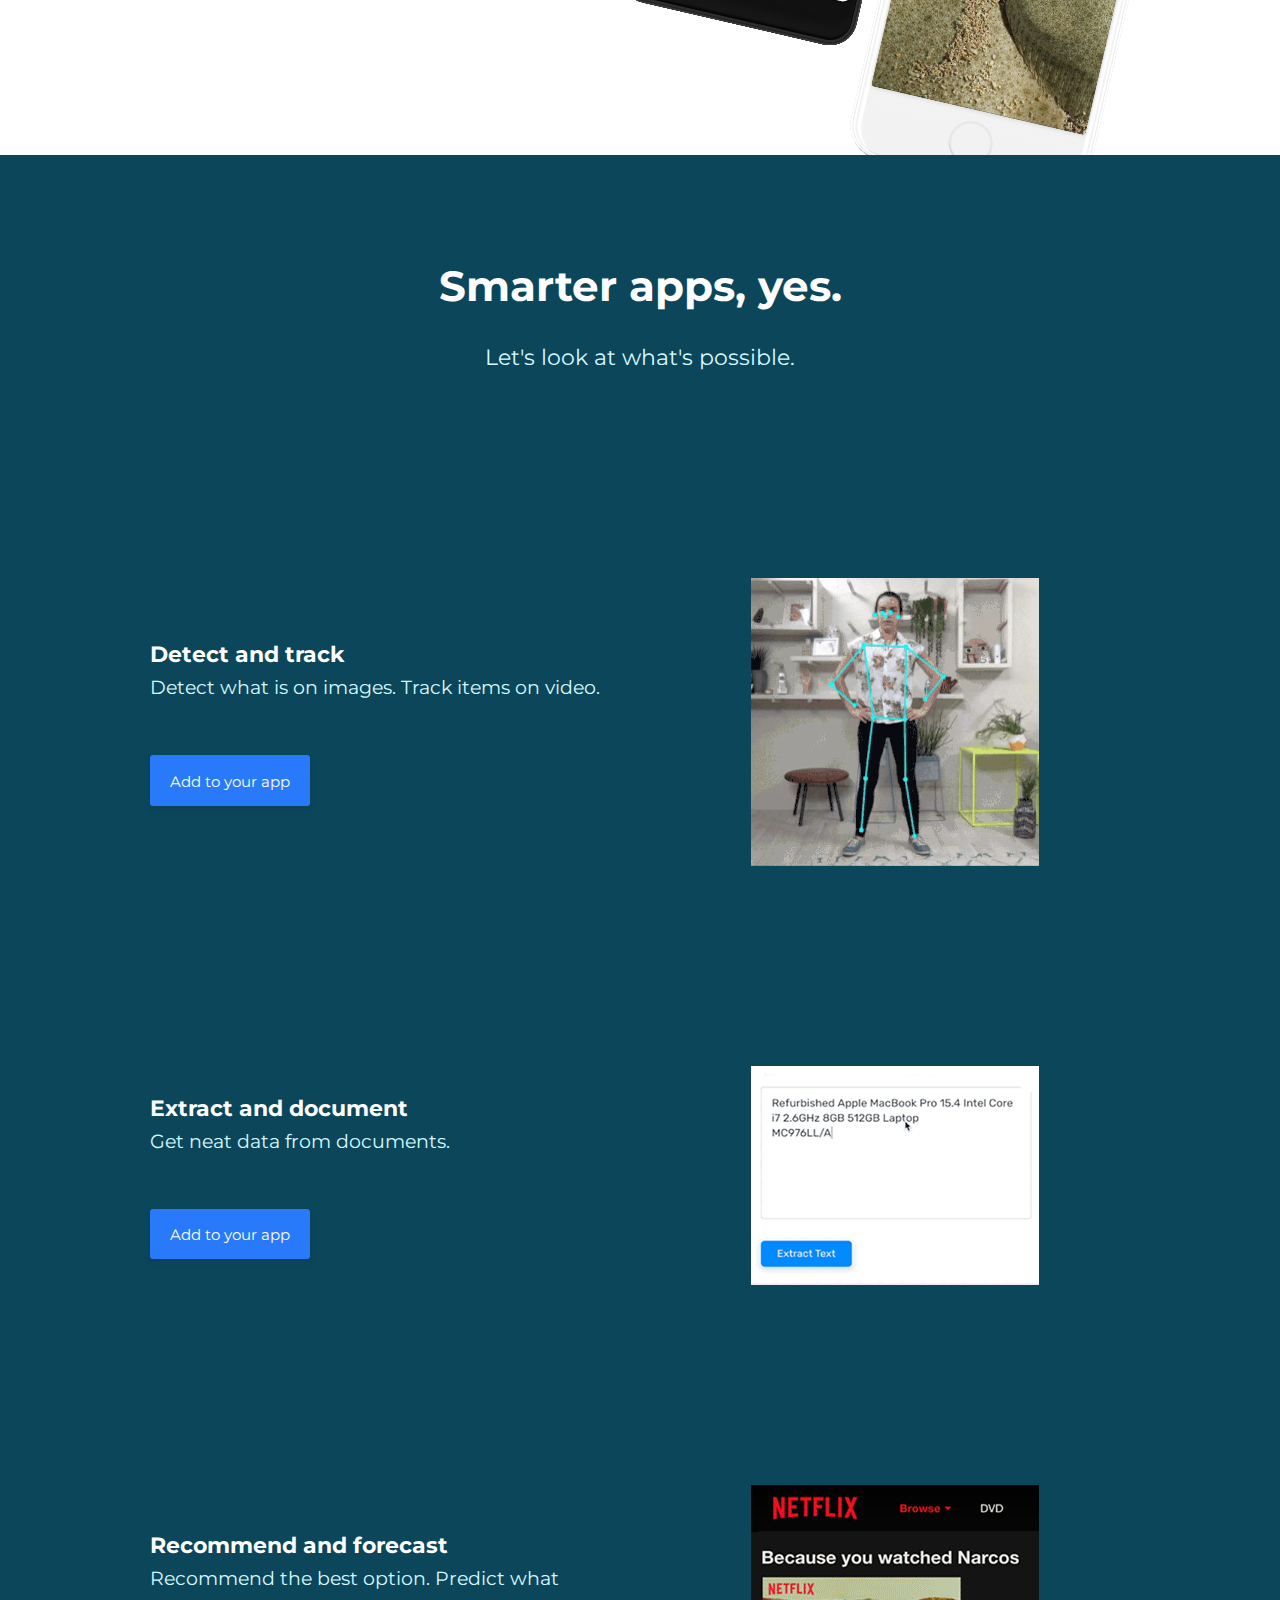
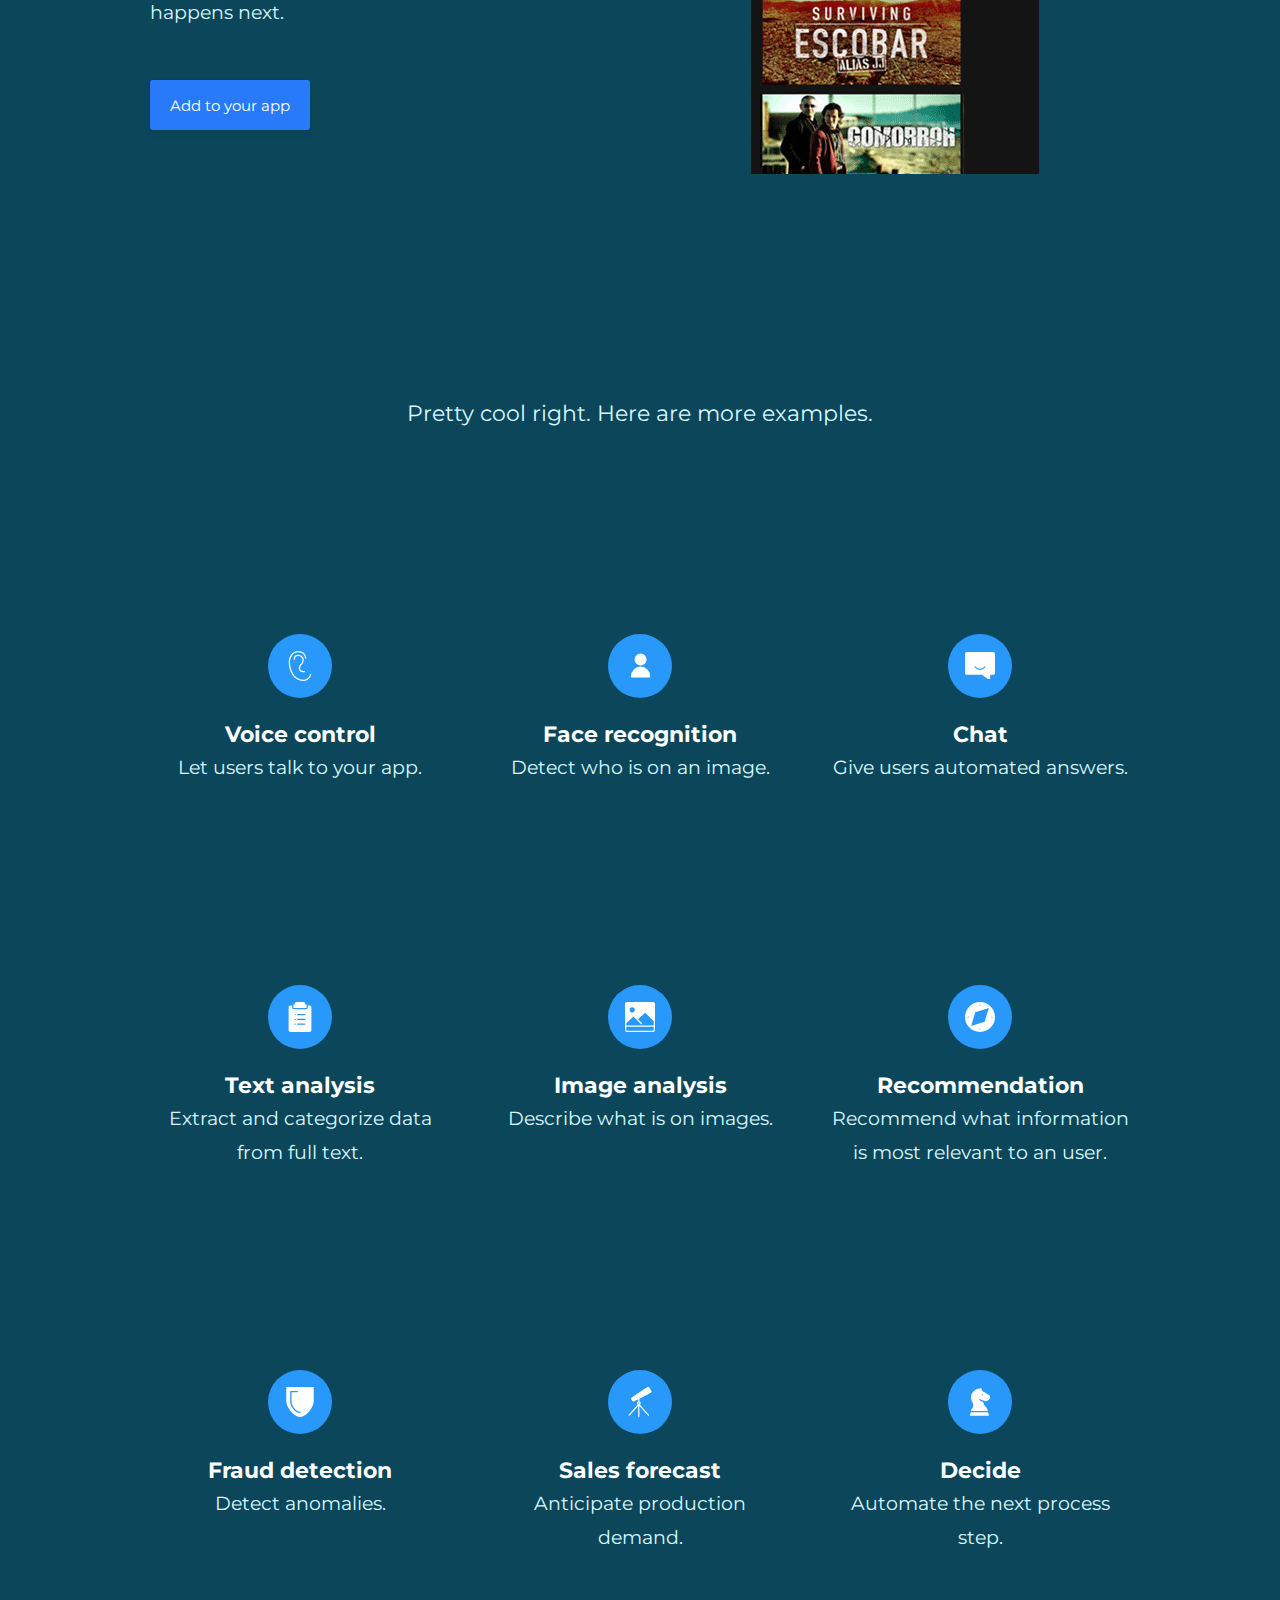
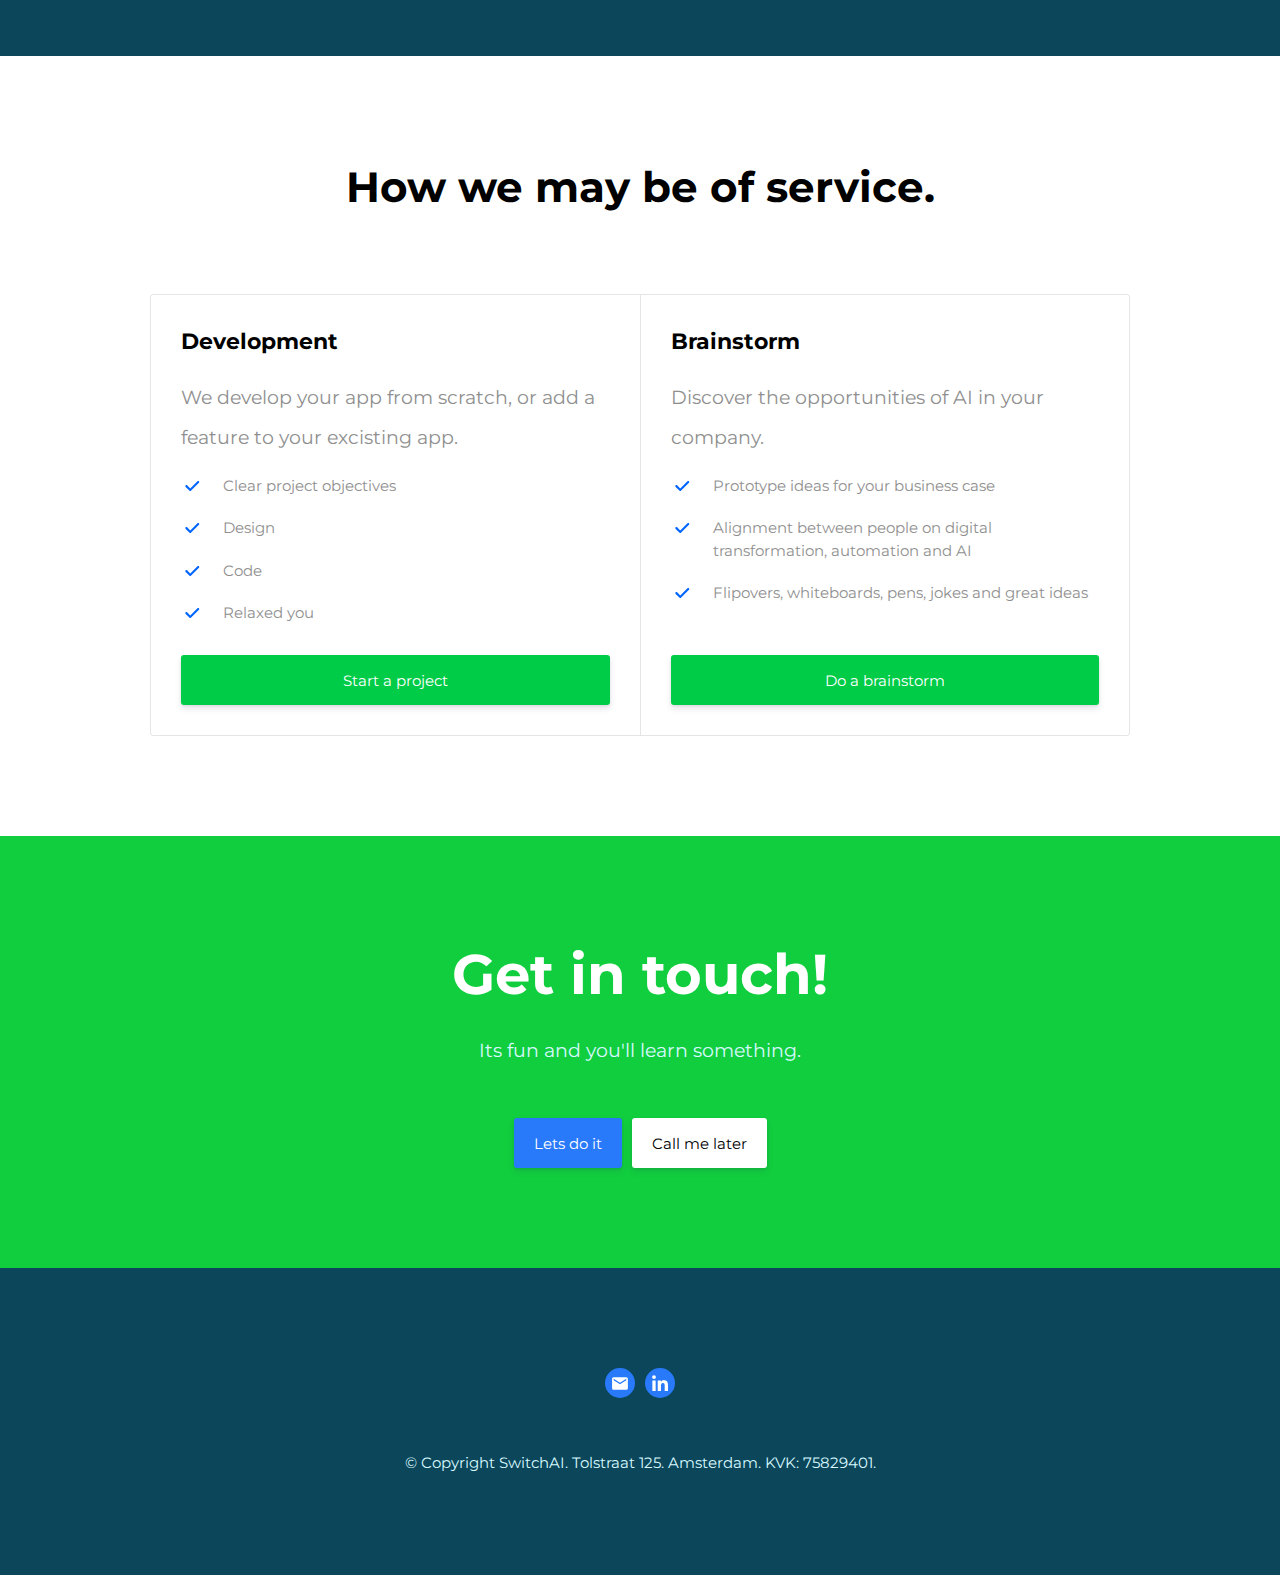
==== commit b3f43843: "add one word" ====
--- a/index.html
+++ b/index.html
@@ -550,7 +550,7 @@
           <div class="card flex mobile-flex-wrap">
             <div class="col-6 pad30 flex flex-column spread launchaco-builder-hoverable">
               <div class="mb20">
-                <h4 class="bold primary-color">Development</h4> <b class="heading primary-color"></b> <span class="paragraph secondary-color">We develop your app from scratch, or add a feature to your app.</span>
+                <h4 class="bold primary-color">Development</h4> <b class="heading primary-color"></b> <span class="paragraph secondary-color">We develop your app from scratch, or add a feature to your excisting app.</span>
                 <ul class="mt20">
                   <li class="flex mb20"><svg width="22px" height="22px" viewBox="0 0 22 22" version="1.1" xmlns="http://www.w3.org/2000/svg" xmlns:xlink="http://www.w3.org/1999/xlink" class="svg-fill noshrink mr20">
                       <g transform="translate(4.000000, 5.000000)">
@@ -615,7 +615,7 @@
       <div class="container col-12">
         <!---->
         <div><a href="mailto:matthijs@switchai.nl" class="socialicons accent-bg email"></a><a href="https://linkedin.com/company/switchai" target="_blank" class="socialicons accent-bg linkedin"></a></div>
-        <div class="mt50"><span class="span secondary-color">©</span> <span class="span secondary-color">Copyright SwitchAI. Tolstraat 125 -3. Amsterdam. KVK: 75829401.</span></div>
+        <div class="mt50"><span class="span secondary-color">©</span> <span class="span secondary-color">Copyright SwitchAI. Tolstraat 125. Amsterdam. KVK: 75829401.</span></div>
       </div>
     </footer>
  <!-- Start of HubSpot Embed Code -->
